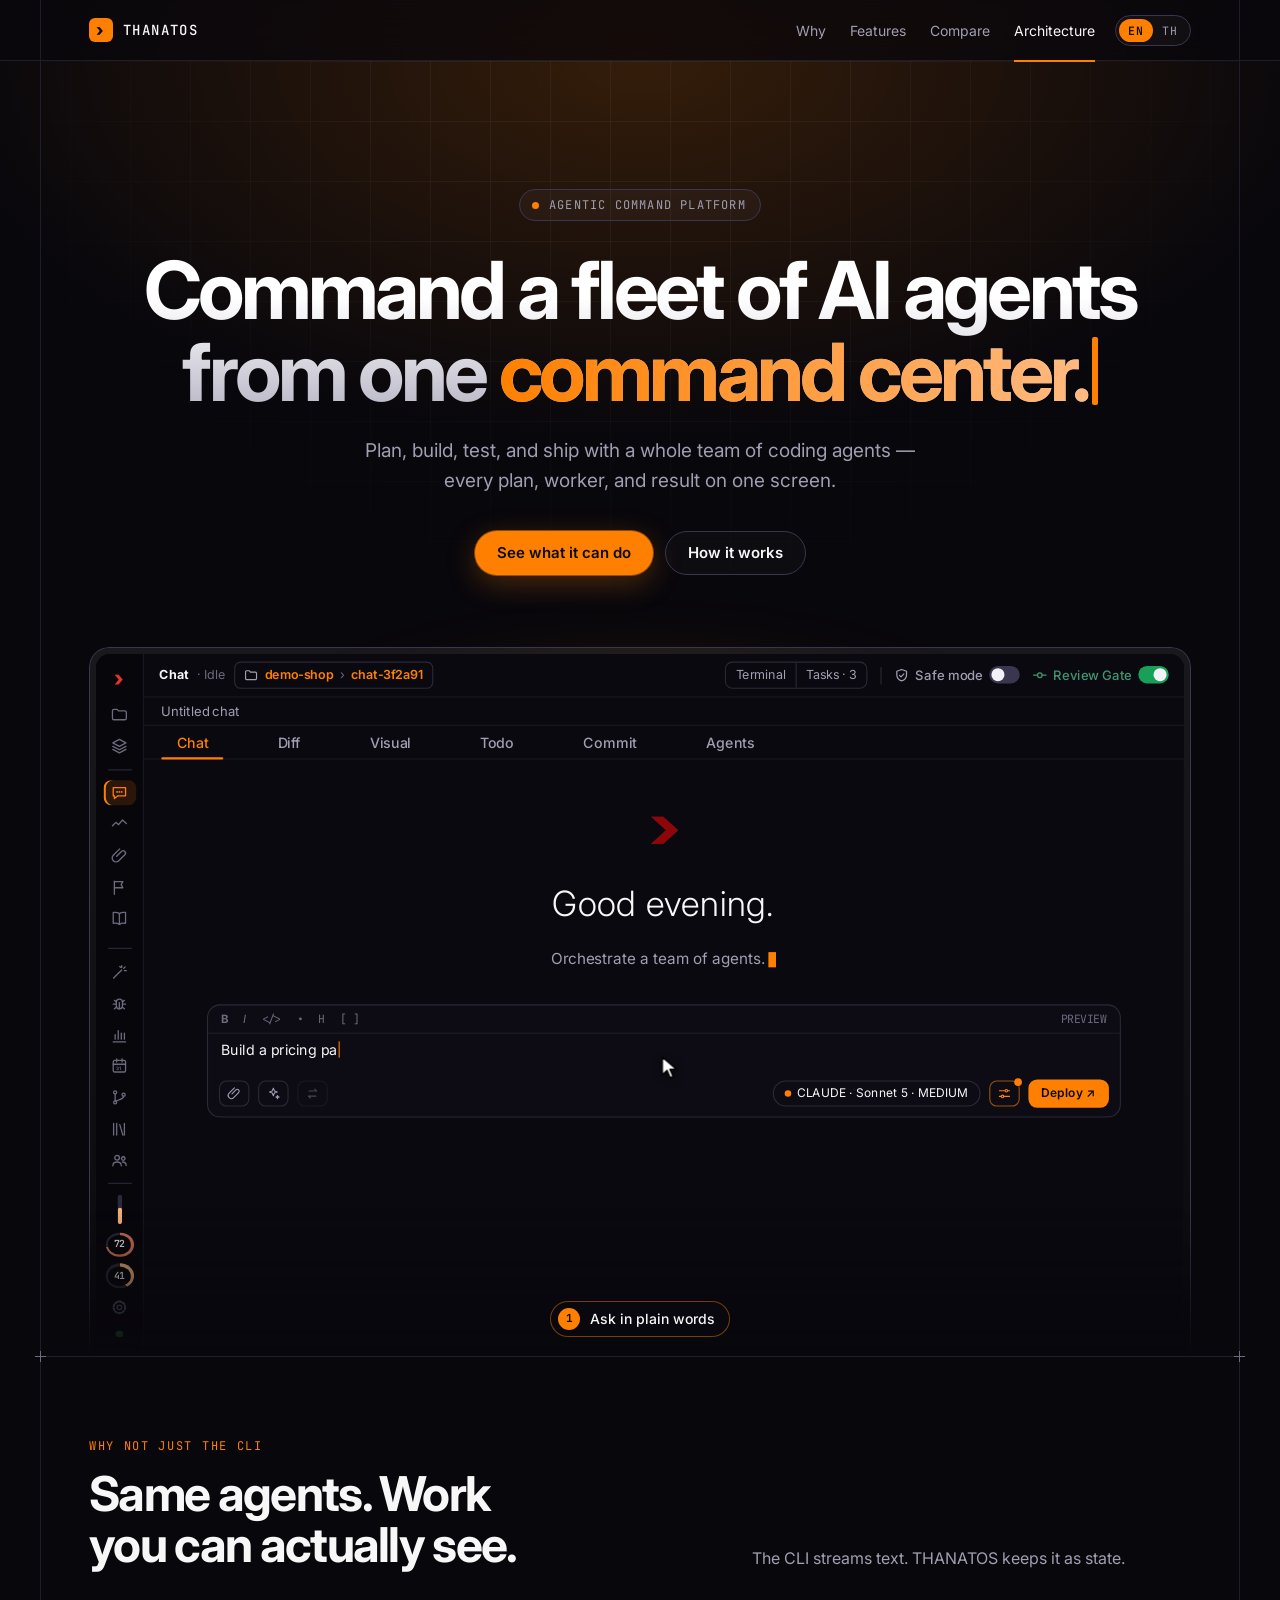
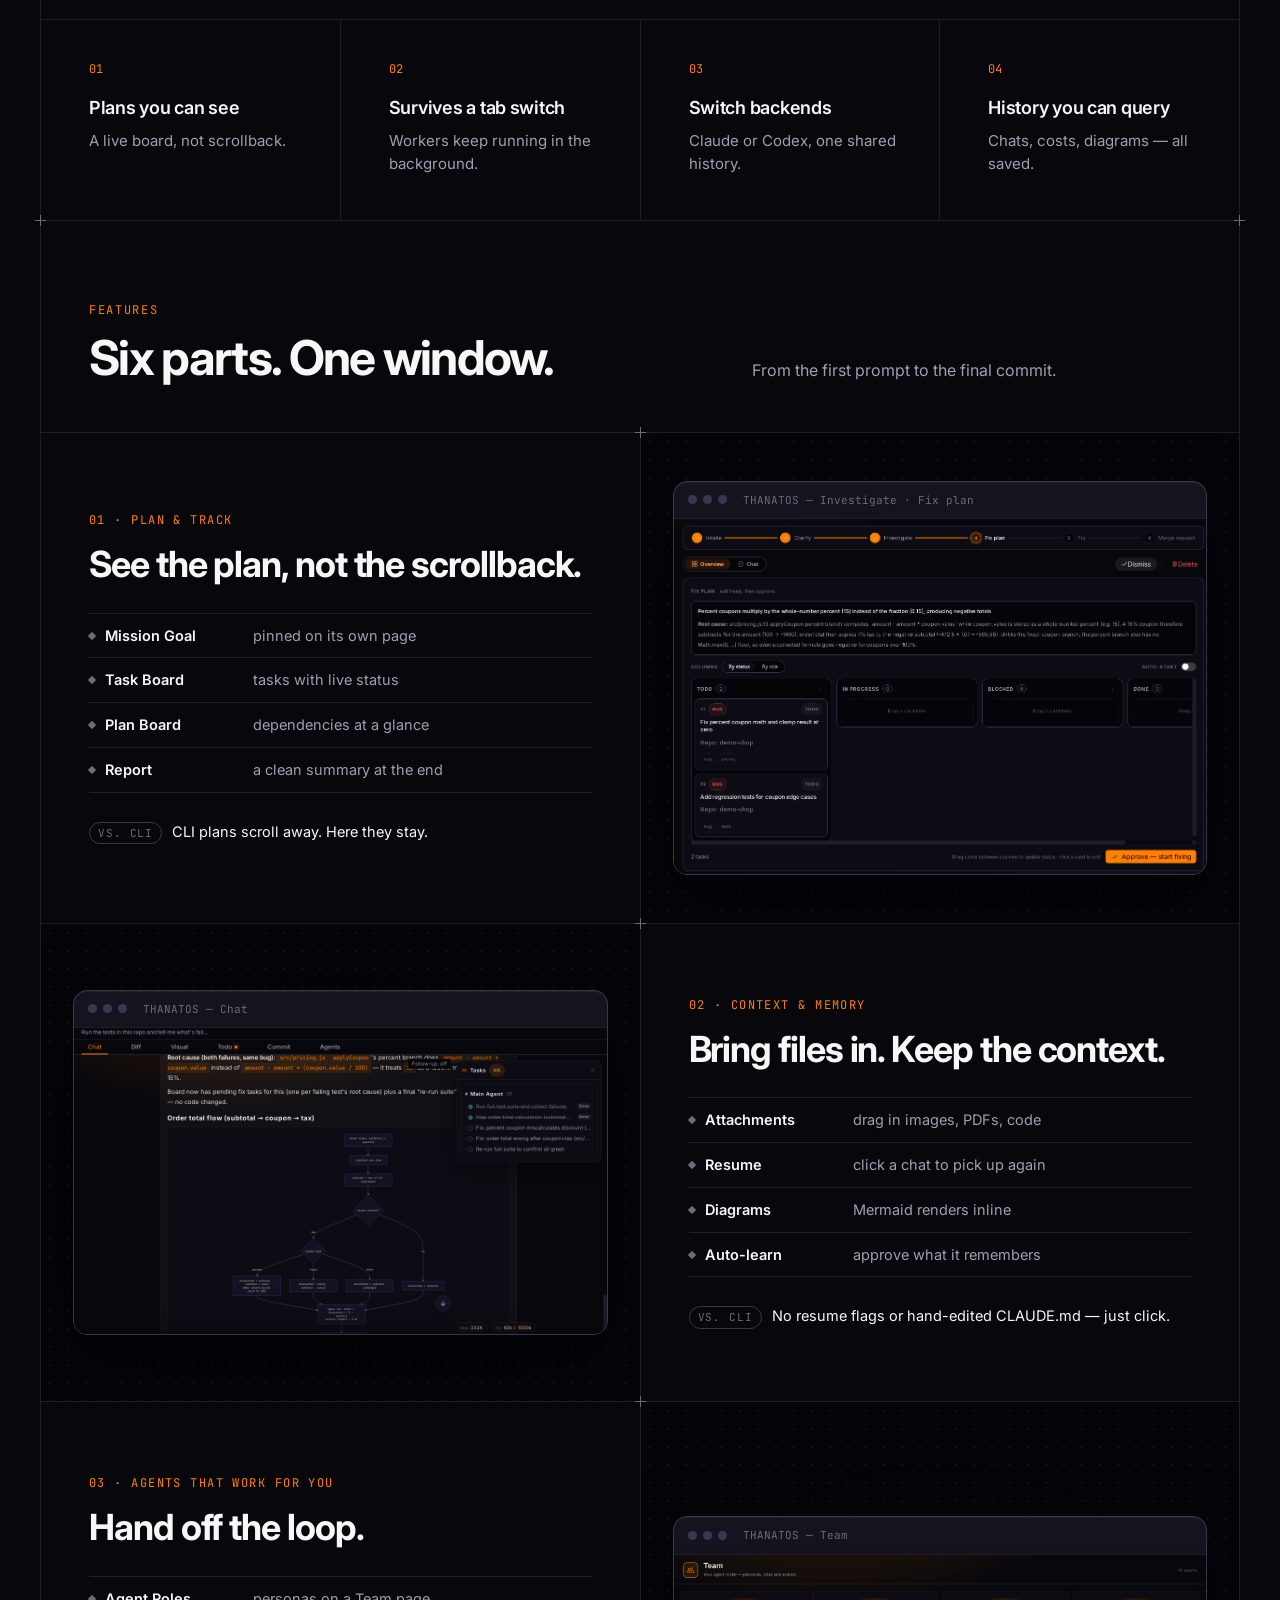
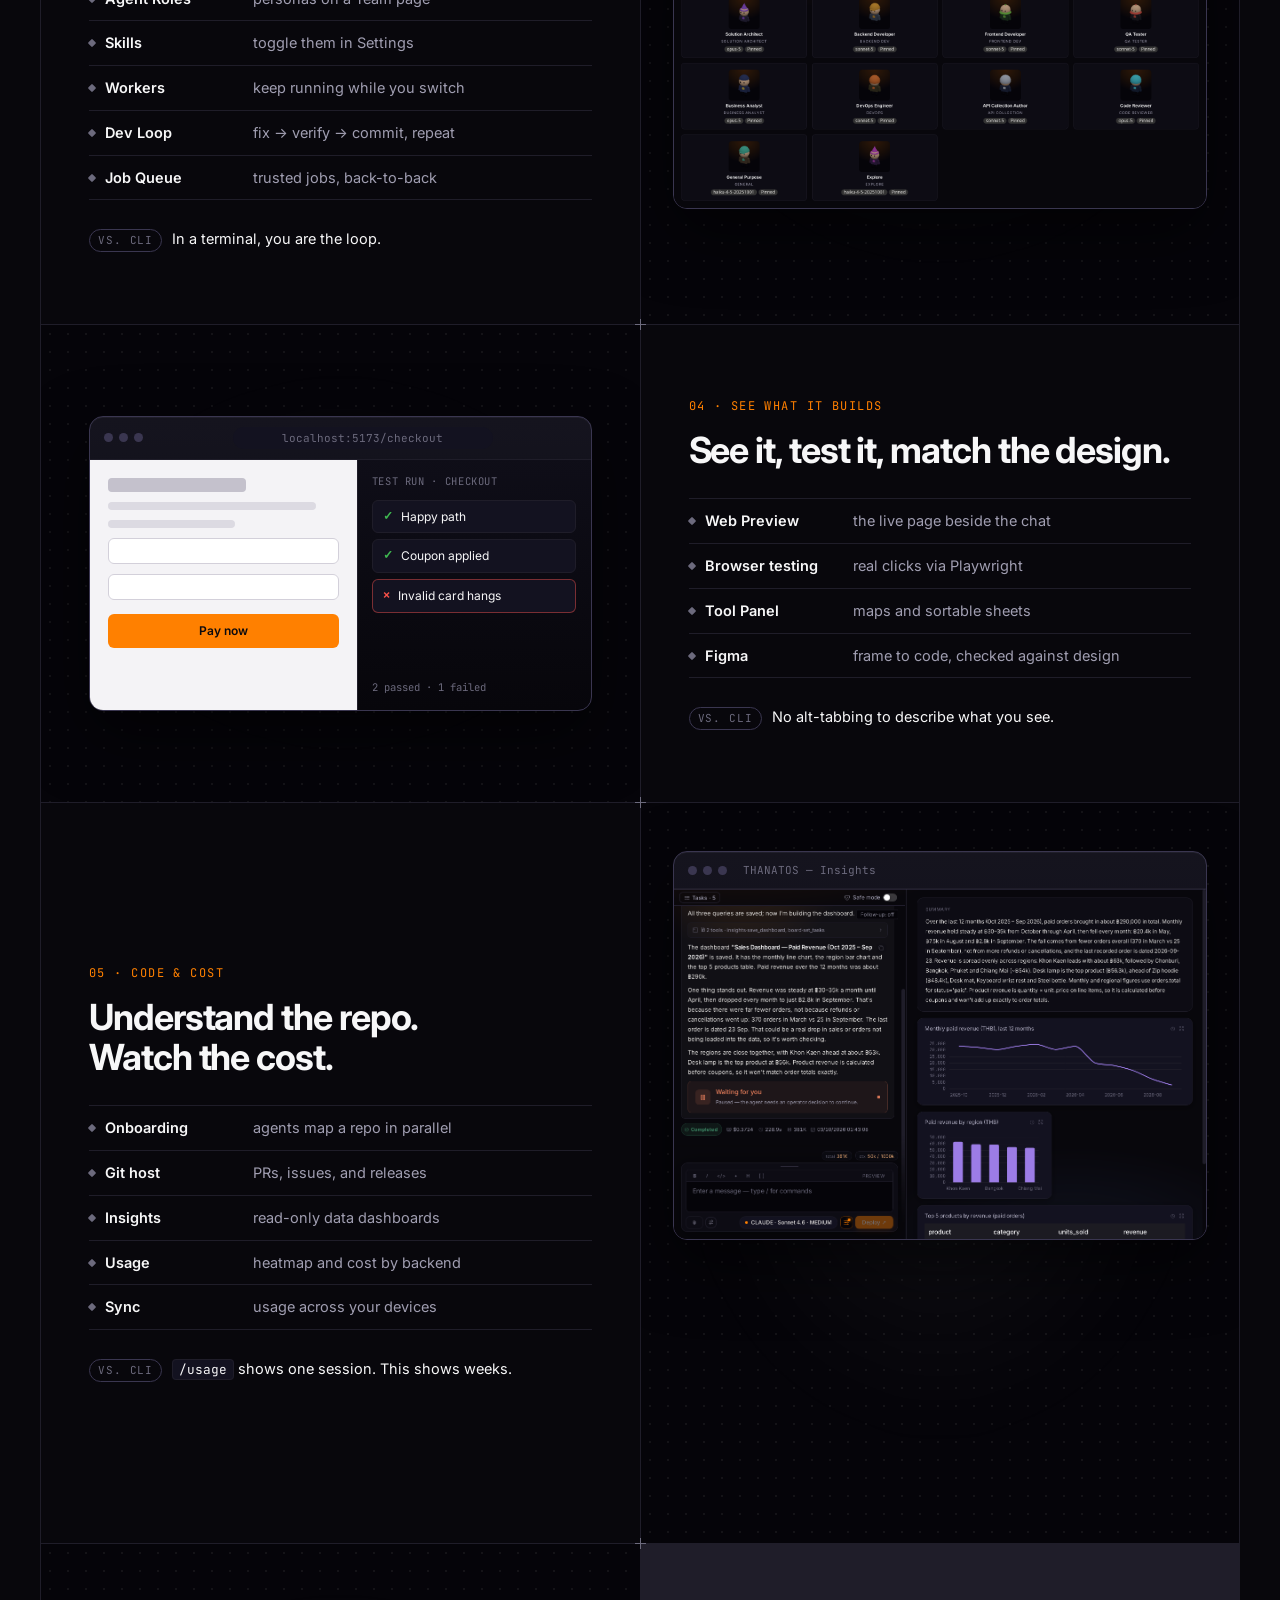
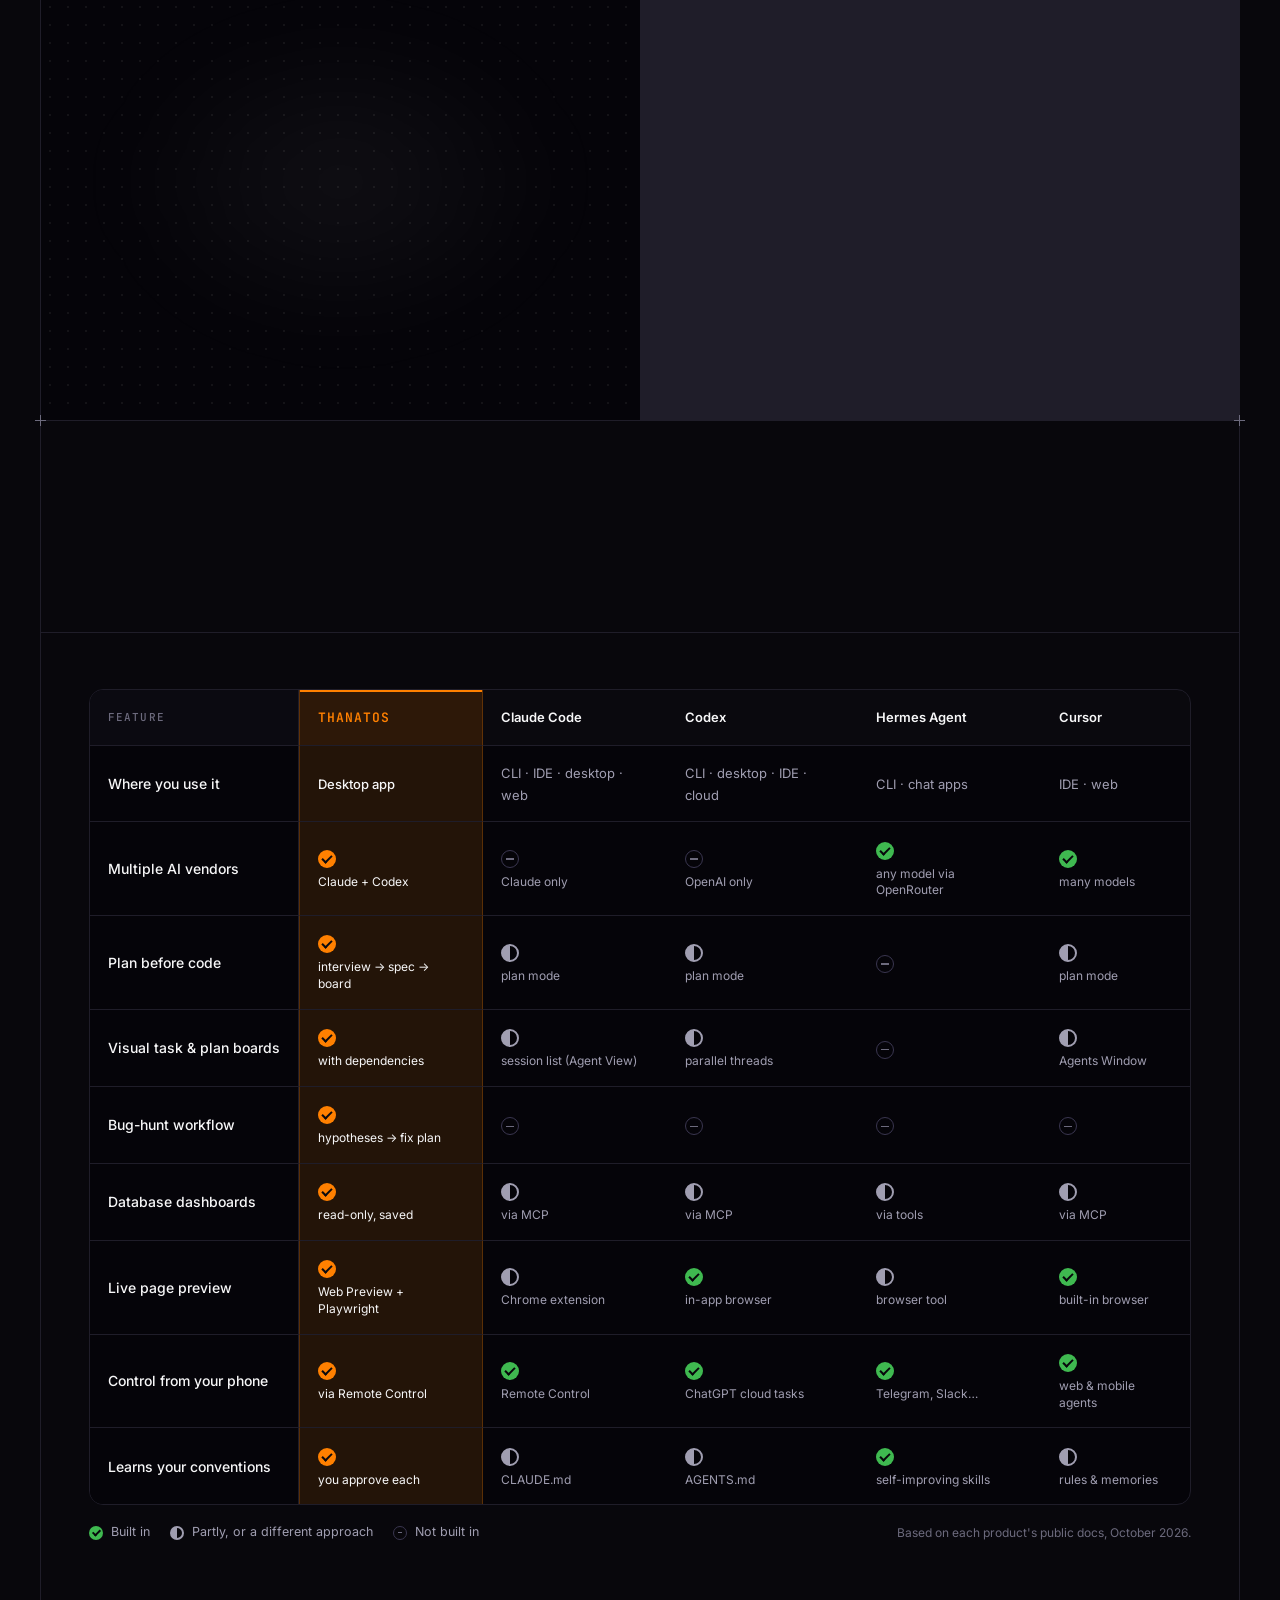
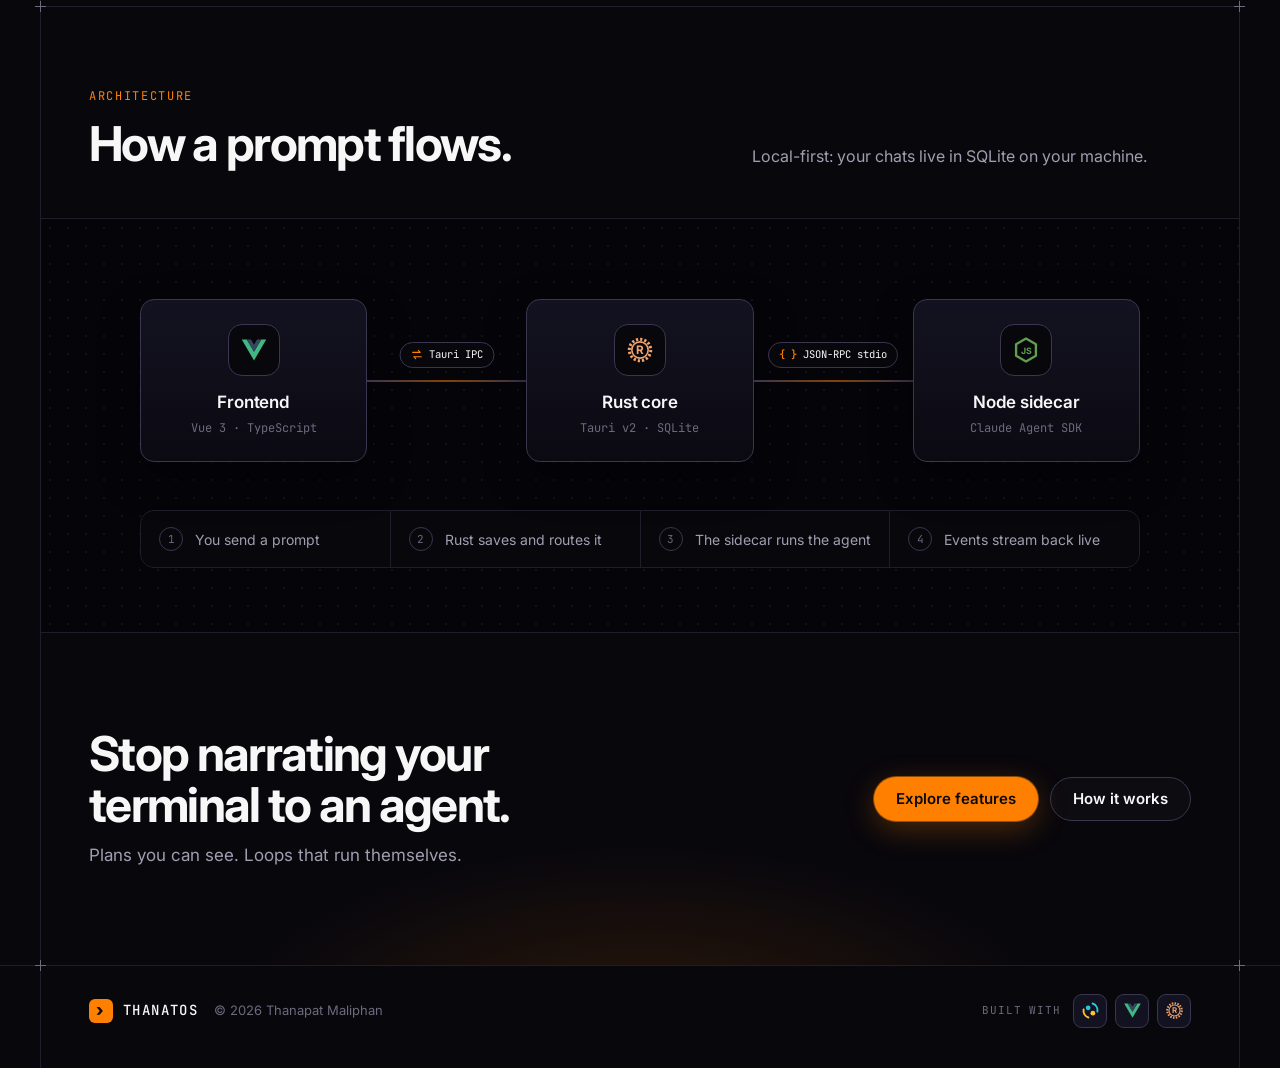
==== index.html @ f3a3736e "Publish THANATOS landing page" ====
<!doctype html>
<html lang="en">
<head>
  <meta charset="utf-8">
  <meta name="viewport" content="width=device-width, initial-scale=1">
  <title>THANATOS — Agentic Command Platform</title>
  <meta name="description" content="Command a fleet of AI agents from one cockpit. Plan, build, test, and ship with a whole team of coding agents.">
  <meta property="og:title" content="THANATOS — Agentic Command Platform">
  <meta property="og:description" content="Command a fleet of AI agents from one cockpit.">
  <meta property="og:image" content="assets/og-image.png">
  <link rel="preconnect" href="https://fonts.googleapis.com">
  <link rel="preconnect" href="https://fonts.gstatic.com" crossorigin>
  <link rel="stylesheet" href="https://fonts.googleapis.com/css2?family=Inter:wght@400;500;600;700&family=IBM+Plex+Sans+Thai:wght@400;500;600;700&family=JetBrains+Mono:wght@400;500&display=swap">
  <link rel="stylesheet" href="assets/tokens.css">
  <link rel="stylesheet" href="styles.css">
  <link rel="stylesheet" href="demo.css">
  <script>document.documentElement.classList.add("js");</script>
</head>
<body>
  <div class="page-glow" aria-hidden="true"></div>

  <nav id="site-nav" aria-label="Primary">
    <div class="nav-inner">
      <a class="nav-logo" href="#hero"><span class="nav-mark" aria-hidden="true">›</span>THANATOS</a>
      <div class="nav-links">
        <a href="#why-not-cli" data-i18n="nav.why">Why</a>
        <a href="#features" data-i18n="nav.features">Features</a>
        <a href="#compare" data-i18n="nav.compare">Compare</a>
        <a href="#architecture" data-i18n="nav.arch">Architecture</a>
      </div>
      <div class="lang-switch" role="group" aria-label="Language" data-i18n-aria="lang.label">
        <button type="button" data-lang="en" aria-pressed="true">EN</button>
        <button type="button" data-lang="th" aria-pressed="false">TH</button>
      </div>
    </div>
  </nav>

  <main class="frame">

    <section id="hero" class="hero">
      <div class="hero-grid" aria-hidden="true"></div>
      <div class="hero-inner">
        <p class="hero-eyebrow"><span class="pulse-dot" aria-hidden="true"></span><span data-i18n="hero.eyebrow">Agentic Command Platform</span></p>
        <h1 class="hero-title" data-i18n-aria="hero.aria" aria-label="Command a fleet of AI agents from one cockpit.">
          <span aria-hidden="true"><span data-i18n-html="hero.lead">Command a fleet of AI agents<br> from one </span><span class="type-word" data-i18n-words="hero.words" data-words="cockpit.|command center.|mission control.">cockpit.</span><span class="type-caret"></span></span>
        </h1>
        <p class="hero-sub" data-i18n="hero.sub">Plan, build, test, and ship with a whole team of coding agents&nbsp;— every plan, worker, and result on one screen.</p>
        <div class="hero-cta">
          <a class="btn btn-primary" href="#features" data-i18n="hero.cta1">See what it can do</a>
          <a class="btn btn-ghost" href="#architecture" data-i18n="hero.cta2">How it works</a>
        </div>
      </div>
      <div class="hero-shot-cell">
        <div class="demo-caption" aria-hidden="true"><span class="d-step">1</span><span class="d-caption-text"></span></div>
        <div class="hero-shot-wrap">
          <img class="hero-shot" data-i18n-alt="hero.alt" src="assets/screenshots/app-main.png" alt="THANATOS main chat view with the composer, backend picker, and usage panel" loading="eager" width="1500" height="900">
          <div class="demo" role="img" aria-label="Looping demo: chatting with a THANATOS agent. It sets a Mission Goal and Task board, asks a question in the composer, edits the page live in a web panel, asks permission for a shell command, runs freely after Full access is confirmed, and waits at the Review Gate before committing. With Claude's usage nearly full, it hands the chat off to Codex, which builds a payment flow; the goal recheck flags one unfinished item, and when Codex hits its session limit, Auto-continue counts down to resume." data-i18n-aria="demo.aria">
            <div class="demo-stage">
              <div class="d-rail" aria-hidden="true">
                <span class="d-logo">›</span>
                <span class="d-ri"><svg viewBox="0 0 24 24" fill="none" stroke="currentColor" stroke-width="1.7" stroke-linecap="round" stroke-linejoin="round"><path d="M3 7.5a2 2 0 012-2h4l2 2h8a2 2 0 012 2V17a2 2 0 01-2 2H5a2 2 0 01-2-2z"/></svg></span><span class="d-ri"><svg viewBox="0 0 24 24" fill="none" stroke="currentColor" stroke-width="1.7" stroke-linecap="round" stroke-linejoin="round"><path d="M12 3.5l8.5 4.5L12 12.5 3.5 8z"/><path d="M3.5 12.5L12 17l8.5-4.5"/><path d="M3.5 16.5L12 21l8.5-4.5"/></svg></span>
                <span class="d-rdiv"></span>
                <span class="d-ri on"><svg viewBox="0 0 24 24" fill="none" stroke="currentColor" stroke-width="1.7" stroke-linecap="round" stroke-linejoin="round"><path d="M4 5.5h16v10.5H10l-4.5 3.5V16H4z"/><path d="M9 11h.01M12 11h.01M15 11h.01" stroke-width="2.4"/></svg></span><span class="d-ri"><svg viewBox="0 0 24 24" fill="none" stroke="currentColor" stroke-width="1.7" stroke-linecap="round" stroke-linejoin="round"><path d="M3 14l4.5-4.5 3.5 3 5-6 5 4.5"/></svg></span><span class="d-ri"><svg viewBox="0 0 24 24" fill="none" stroke="currentColor" stroke-width="1.7" stroke-linecap="round" stroke-linejoin="round"><path d="M8.5 12.5l6.2-6.2a3 3 0 014.3 4.3l-7.8 7.8a5 5 0 01-7.1-7.1L12.4 3"/></svg></span><span class="d-ri"><svg viewBox="0 0 24 24" fill="none" stroke="currentColor" stroke-width="1.7" stroke-linecap="round" stroke-linejoin="round"><path d="M5.5 21V4"/><path d="M5.5 4.5h11l-2.2 4 2.2 4h-11"/></svg></span><span class="d-ri"><svg viewBox="0 0 24 24" fill="none" stroke="currentColor" stroke-width="1.7" stroke-linecap="round" stroke-linejoin="round"><path d="M12 6.5C10 5 7 4.5 4 5v14c3-.5 6 0 8 1.5 2-1.5 5-2 8-1.5V5c-3-.5-6 0-8 1.5z"/><path d="M12 6.5V20"/></svg></span>
                <span class="d-spacer"></span>
                <span class="d-rdiv"></span>
                <span class="d-ri"><svg viewBox="0 0 24 24" fill="none" stroke="currentColor" stroke-width="1.7" stroke-linecap="round" stroke-linejoin="round"><path d="M4.5 19.5L15 9"/><path d="M15 3.5v2.5M19.5 5l-1.8 1.8M21 10h-2.5M12.5 4.5l1 1"/></svg></span><span class="d-ri"><svg viewBox="0 0 24 24" fill="none" stroke="currentColor" stroke-width="1.7" stroke-linecap="round" stroke-linejoin="round"><path d="M8 10a4 4 0 018 0v4.5a4 4 0 01-8 0z"/><path d="M12 10.5v8M4 12.5h4M16 12.5h4M5.5 7.5L8 9.5M18.5 7.5L16 9.5M5.5 18.5L8 16.5M18.5 18.5L16 16.5"/></svg></span><span class="d-ri"><svg viewBox="0 0 24 24" fill="none" stroke="currentColor" stroke-width="1.7" stroke-linecap="round" stroke-linejoin="round"><path d="M4 20.5h16"/><path d="M6.5 17V11M10.5 17V6M14.5 17v-8M18.5 17V9"/></svg></span><span class="d-ri"><svg viewBox="0 0 24 24" fill="none" stroke="currentColor" stroke-width="1.7" stroke-linecap="round" stroke-linejoin="round"><rect x="4" y="5" width="16" height="15" rx="2"/><path d="M4 10h16M8.5 3v4M15.5 3v4"/><text x="12" y="18" text-anchor="middle" font-size="6.5" font-weight="700" fill="currentColor" stroke="none" font-family="Inter, sans-serif">31</text></svg></span><span class="d-ri"><svg viewBox="0 0 24 24" fill="none" stroke="currentColor" stroke-width="1.7" stroke-linecap="round" stroke-linejoin="round"><circle cx="6.5" cy="5.5" r="2"/><circle cx="6.5" cy="18.5" r="2"/><circle cx="17.5" cy="8.5" r="2"/><path d="M6.5 7.5v9M17.5 10.5c0 4-5 3.5-10.5 6.5"/></svg></span><span class="d-ri"><svg viewBox="0 0 24 24" fill="none" stroke="currentColor" stroke-width="1.7" stroke-linecap="round" stroke-linejoin="round"><path d="M4.5 5v15M8.5 5v15M12.5 6.5l4 13.5M18.5 5v15"/></svg></span><span class="d-ri"><svg viewBox="0 0 24 24" fill="none" stroke="currentColor" stroke-width="1.7" stroke-linecap="round" stroke-linejoin="round"><circle cx="9" cy="8.5" r="3"/><path d="M3.5 19c0-3 2.5-5 5.5-5s5.5 2 5.5 5"/><circle cx="17" cy="9.5" r="2.3"/><path d="M16 14c2.8 0 4.8 1.8 4.8 4.5"/></svg></span>
                <span class="d-rdiv"></span>
                <span class="d-vbar"><i></i></span><span class="d-ring" data-ring="session"><b></b></span><span class="d-ring" data-ring="weekly"><b></b></span>
                <span class="d-ri"><svg viewBox="0 0 24 24" fill="none" stroke="currentColor" stroke-width="1.7" stroke-linecap="round" stroke-linejoin="round"><circle cx="12" cy="12" r="3"/><circle cx="12" cy="12" r="7.5" stroke-width="2.6" stroke-dasharray="2.6 2.3"/></svg></span>
                <span class="d-online"></span>
              </div>
              <div class="d-main">
                <div class="d-header">
                  <span class="d-title"><b>Chat</b><em>· Idle</em><span class="d-chip"><svg viewBox="0 0 16 16"><path d="M1.8 4.2c0-.7.5-1.2 1.2-1.2h3l1.4 1.5H13c.7 0 1.2.5 1.2 1.2v6.1c0 .7-.5 1.2-1.2 1.2H3c-.7 0-1.2-.5-1.2-1.2z" fill="none" stroke="currentColor" stroke-width="1.3"/></svg>demo-shop<i>›</i><span class="d-chip-id">chat-3f2a91</span></span></span>
                  <span class="d-spacer"></span>
                  <span class="d-hud"><span>Terminal</span><span>Tasks · 3</span></span>
                  <span class="d-sep"></span>
                  <span class="d-switchrow" data-toggle="full"><svg viewBox="0 0 16 16"><path d="M8 1.5l5.5 2v4c0 3.4-2.4 6-5.5 7-3.1-1-5.5-3.6-5.5-7v-4z" fill="none" stroke="currentColor" stroke-width="1.4" stroke-linejoin="round"/><path d="M5.6 8.2l1.7 1.7 3.2-3.4" fill="none" stroke="currentColor" stroke-width="1.4" stroke-linecap="round" stroke-linejoin="round"/></svg><span class="d-switch-label" data-off="Safe mode" data-on="Full access">Safe mode</span><span class="d-switch"><i></i></span></span>
                  <span class="d-switchrow on" data-toggle="gate"><svg viewBox="0 0 16 16"><circle cx="8" cy="8" r="2.6" fill="none" stroke="currentColor" stroke-width="1.4"/><path d="M1 8h4.4M10.6 8H15" stroke="currentColor" stroke-width="1.4" stroke-linecap="round"/></svg><span>Review Gate</span><span class="d-switch"><i></i></span></span>
                </div>
                <div class="d-chat-title">Untitled chat</div>
                <div class="d-tabs"><span class="on">Chat</span><span>Diff</span><span>Visual</span><span>Todo</span><span>Commit</span><span>Agents</span></div>
                <div class="d-body">
                  <div class="d-chat">
                    <div class="d-welcome"><img src="assets/stream-mark.png" alt=""><b class="d-greet">Good evening.</b><p>Orchestrate a team of agents.<i></i></p></div>
                    <div class="d-thread"></div>
                    <div class="d-qc">
                      <div class="d-qc-head"><span class="d-qc-ic">?</span><b>QUESTION FOR YOU</b><em>Agent is waiting for your answer</em><span class="d-qc-chip">Select one</span><span class="d-qc-chip soft">Free text allowed</span></div>
                      <div class="d-qc-prompt" data-demo="question"></div>
                      <div class="d-qc-opts">
                        <div class="d-qc-opt"><span class="d-qc-mark"></span><span class="d-qc-body"><b data-demo="opt1"></b><small data-demo="opt1d"></small></span><em>1</em></div>
                        <div class="d-qc-opt pick"><span class="d-qc-mark"></span><span class="d-qc-body"><b data-demo="opt2"></b><small data-demo="opt2d"></small></span><em>2</em></div>
                        <div class="d-qc-opt"><span class="d-qc-mark"></span><span class="d-qc-body"><b data-demo="opt3"></b><small data-demo="opt3d"></small></span><em>3</em></div>
                        <div class="d-qc-opt free"><span class="d-qc-mark pen">✎</span><span class="d-qc-body"><b>Answer in my own words…</b></span></div>
                      </div>
                      <div class="d-qc-foot"><span>Your answer is sent as the next message</span><span class="d-spacer"></span><span class="d-skip">Skip — use the editor</span><span class="d-btn">➤ Send answers</span></div>
                    </div>
                    <div class="d-limit"><div class="d-limit-text"><strong class="d-limit-count">Resumes in 4:59</strong><span>codex · gpt-5.6-sol · +1 minute safety buffer</span></div><div class="d-limit-actions"><span>Resume now</span><span>Change route…</span><span>Cancel auto-resume</span></div></div>
                    <div class="d-composer">
                      <div class="d-toolbar"><b>B</b><i>I</i><span>&lt;/&gt;</span><span>•</span><span>H</span><span>[ ]</span><span class="d-spacer"></span><span>PREVIEW</span></div>
                      <div class="d-input"><span class="d-placeholder">Enter a message — type / for commands</span><span class="d-typed"></span><span class="d-caret"></span></div>
                      <div class="d-composer-bar"><span class="d-icon-btn"><svg viewBox="0 0 24 24" fill="none" stroke="currentColor" stroke-width="1.7" stroke-linecap="round" stroke-linejoin="round"><path d="M8.5 12.5l6.2-6.2a3 3 0 014.3 4.3l-7.8 7.8a5 5 0 01-7.1-7.1L12.4 3"/></svg></span><span class="d-icon-btn"><svg viewBox="0 0 24 24" fill="none" stroke="currentColor" stroke-width="1.7" stroke-linecap="round" stroke-linejoin="round"><path d="M12 3.5l1.7 4.3 4.3 1.7-4.3 1.7L12 15.5l-1.7-4.3L6 9.5l4.3-1.7z"/><path d="M18.5 15l.7 1.8 1.8.7-1.8.7-.7 1.8-.7-1.8-1.8-.7 1.8-.7z"/></svg></span><span class="d-icon-btn dim" data-handoff><svg viewBox="0 0 24 24" fill="none" stroke="currentColor" stroke-width="1.7" stroke-linecap="round" stroke-linejoin="round"><path d="M6.5 8h12l-3-3"/><path d="M17.5 16h-12l3 3"/></svg></span><span class="d-spacer"></span><span class="d-model"><i></i><span class="d-model-text">CLAUDE · Sonnet 5 · MEDIUM</span></span><span class="d-icon-btn accent"><svg viewBox="0 0 24 24" fill="none" stroke="currentColor" stroke-width="1.7" stroke-linecap="round" stroke-linejoin="round"><path d="M4 7.5h9M17 7.5h3M4 16.5h3M11 16.5h9"/><circle cx="15" cy="7.5" r="2"/><circle cx="9" cy="16.5" r="2"/></svg><i></i></span><span class="d-send">Deploy ↗</span></div>
                    </div>
                  </div>
                  <aside class="d-panel">
                    <div class="d-panel-head"><svg viewBox="0 0 16 16"><circle cx="8" cy="8" r="6" fill="none" stroke="currentColor" stroke-width="1.3"/><path d="M2 8h12M8 2c2 2 2 10 0 12M8 2c-2 2-2 10 0 12" fill="none" stroke="currentColor" stroke-width="1.1"/></svg><b>pricing.html</b><span class="d-spacer"></span><span class="d-x">×</span></div>
                    <div class="d-panel-tool"><span>preview/pricing.html</span><span class="d-spacer"></span><span class="d-reload">↻</span><span class="d-reload">↗</span></div>
                    <div class="d-page">
                      <div class="pg-nav"><b>demo-shop</b><span></span><span></span><span></span></div>
                      <div class="pg-hero"><h4>Simple pricing</h4><p>Pay for what you ship. Cancel anytime.</p></div>
                      <div class="pg-cards">
                        <div class="pg-card c1"><b>Free</b><strong>$0</strong><span></span><span></span><span></span><em>Start</em></div>
                        <div class="pg-card c2"><i>Most popular</i><b>Pro</b><strong>$19</strong><span></span><span></span><span></span><em>Upgrade</em></div>
                        <div class="pg-card c3"><b>Team</b><strong>$49</strong><span></span><span></span><span></span><em>Contact</em></div>
                      </div>
                      <div class="pg-checkout">
                        <div class="pg-co-card">
                          <div class="pg-co-head"><b>Checkout · Pro</b><small>Test mode</small></div>
                          <div class="pg-co-price">$19<small> / month</small></div>
                          <label>Card number<span>4242 4242 4242 4242</span></label>
                          <div class="pg-co-row"><label>Expiry<span>12 / 28</span></label><label>CVC<span>123</span></label></div>
                          <em class="pg-co-pay">Pay $19</em>
                          <div class="pg-co-ok"><span>✓</span><b>Payment successful</b><small>Pro plan is active · receipt sent</small></div>
                        </div>
                      </div>
                    </div>
                  </aside>
                </div>
              </div>
              <div class="d-modal" data-modal="perm">
                <div class="d-modal-card">
                  <div class="d-modal-head"><svg viewBox="0 0 16 16"><path d="M8 1.5l5.5 2v4c0 3.4-2.4 6-5.5 7-3.1-1-5.5-3.6-5.5-7v-4z" fill="none" stroke="currentColor" stroke-width="1.4" stroke-linejoin="round"/><path d="M5.6 8.2l1.7 1.7 3.2-3.4" fill="none" stroke="currentColor" stroke-width="1.4" stroke-linecap="round" stroke-linejoin="round"/></svg><b>Permission request</b></div>
                  <div class="d-modal-rows">
                    <div><span>Tool</span><em class="d-pill">Bash</em></div>
                    <div><span>Target</span><code>$ npx prettier --write preview/pricing.html</code></div>
                    <div><span>Detail</span><code class="d-dim">Format the generated page</code></div>
                  </div>
                  <label class="d-check"><i></i>Auto-allow <b>Bash</b> for the rest of this session</label>
                  <div class="d-modal-actions"><span class="d-deny">× DENY</span><span class="d-allow">✓ ALLOW</span></div>
                </div>
              </div>
              <div class="d-modal" data-modal="bypass">
                <div class="d-modal-card d-bypass">
                  <div class="d-bypass-title">Enable full access</div>
                  <div class="d-bypass-icon"><svg viewBox="0 0 16 16"><path d="M8 1.5l5.5 2v4c0 3.4-2.4 6-5.5 7-3.1-1-5.5-3.6-5.5-7v-4z" fill="none" stroke="currentColor" stroke-width="1.4" stroke-linejoin="round"/><path d="M5.6 8.2l1.7 1.7 3.2-3.4" fill="none" stroke="currentColor" stroke-width="1.4" stroke-linecap="round" stroke-linejoin="round"/></svg></div>
                  <p class="d-bypass-text" data-demo="bypassText"></p>
                  <p class="d-bypass-sub" data-demo="bypassSub"></p>
                  <p class="d-bypass-sub d-tip" data-demo="bypassTip"></p>
                  <div class="d-modal-actions"><span class="d-cancel">Cancel</span><span class="d-confirm">Confirm full access</span></div>
                </div>
              </div>
              <div class="d-modal" data-modal="gate">
                <div class="d-modal-card">
                  <div class="d-modal-head"><svg viewBox="0 0 16 16"><circle cx="8" cy="8" r="2.6" fill="none" stroke="currentColor" stroke-width="1.4"/><path d="M1 8h4.4M10.6 8H15" stroke="currentColor" stroke-width="1.4" stroke-linecap="round"/></svg><b>Agent wants to commit</b></div>
                  <div class="d-modal-rows">
                    <div><span>Command</span><code>git commit -m "feat: add pricing page"</code></div>
                  </div>
                  <p class="d-modal-hint">Review Gate is on for this chat — the agent is paused until you approve or reject this commit. Reject with a reason to send it back for revision.</p>
                  <div class="d-modal-actions"><span class="d-ghost"><svg viewBox="0 0 16 16"><path d="M1.5 8S4 3.5 8 3.5 14.5 8 14.5 8 12 12.5 8 12.5 1.5 8 1.5 8z" fill="none" stroke="currentColor" stroke-width="1.3"/><circle cx="8" cy="8" r="2" fill="none" stroke="currentColor" stroke-width="1.3"/></svg>REVIEW IN DIFF TAB</span><span class="d-allow">✓ APPROVE</span></div>
                </div>
              </div>
              <div class="d-modal" data-modal="handoff">
                <div class="d-modal-card d-handoff">
                  <div class="d-ho-header"><span class="d-ho-ic"><svg viewBox="0 0 24 24" fill="none" stroke="currentColor" stroke-width="1.8" stroke-linecap="round" stroke-linejoin="round"><path d="M6.5 8h12l-3-3"/><path d="M17.5 16h-12l3 3"/></svg></span><span class="d-ho-txt"><b>Switch backend</b><small>Claude → Codex — continue this chat in a new provider session.</small></span></div>
                  <p class="d-ho-copy">Switch to <strong>Codex</strong> using a compact handoff brief. Any running turn will stop first; completed work and the working directory stay intact.</p>
                  <div class="d-ho-config">
                    <div class="d-ho-heading"><span>Target configuration</span><span class="d-ho-summary"></span></div>
                    <div class="d-ho-row"><span>Model</span><span class="d-ho-select"><span class="d-ho-value"></span><i>⌄</i>
                      <span class="d-ho-menu"><span>GPT-5.6 Terra</span><span>GPT-5.6 Sol</span><span>GPT-5.6 Luna</span><span>GPT-5.5</span><span>GPT-5.4 Mini</span></span></span></div>
                    <div class="d-ho-row"><span>Effort</span><span class="d-ho-efforts"><span data-effort="low">LOW</span><span data-effort="medium">MEDIUM</span><span data-effort="high">HIGH</span><span data-effort="xhigh">XHIGH</span><span data-effort="max">MAX</span></span></div>
                  </div>
                  <div class="d-modal-actions"><span class="d-ho-wait">✕ Wait / stop</span><span class="d-ho-go">▶ <span class="d-ho-go-text">Continue with Codex</span></span></div>
                </div>
              </div>
              <div class="d-rtip"></div>
              <div class="d-toast"></div>
              <div class="d-cursor"></div>
            </div>
          </div>
        </div>
      </div>
    </section>

    <section id="why-not-cli">
      <header class="section-head">
        <div>
          <p class="section-eyebrow reveal" data-i18n="why.eyebrow">Why not just the CLI</p>
          <h2 class="section-title reveal" data-i18n="why.title">Same agents. Work you can actually see.</h2>
        </div>
        <p class="section-desc reveal" data-i18n="why.desc">The CLI streams text. THANATOS keeps it as state.</p>
      </header>
      <div class="bento bento-4">
        <div class="bento-cell reveal">
          <span class="cell-num">01</span>
          <h3 data-i18n="why.1.t">Plans you can see</h3>
          <p data-i18n="why.1.d">A live board, not scrollback.</p>
        </div>
        <div class="bento-cell reveal">
          <span class="cell-num">02</span>
          <h3 data-i18n="why.2.t">Survives a tab switch</h3>
          <p data-i18n="why.2.d">Workers keep running in the background.</p>
        </div>
        <div class="bento-cell reveal">
          <span class="cell-num">03</span>
          <h3 data-i18n="why.3.t">Switch backends</h3>
          <p data-i18n="why.3.d">Claude or Codex, one shared history.</p>
        </div>
        <div class="bento-cell reveal">
          <span class="cell-num">04</span>
          <h3 data-i18n="why.4.t">History you can query</h3>
          <p data-i18n="why.4.d">Chats, costs, diagrams — all saved.</p>
        </div>
      </div>
    </section>

    <section id="features">
      <header class="section-head">
        <div>
          <p class="section-eyebrow reveal" data-i18n="features.eyebrow">Features</p>
          <h2 class="section-title reveal" data-i18n="features.title">Six parts. One window.</h2>
        </div>
        <p class="section-desc reveal" data-i18n="features.desc">From the first prompt to the final commit.</p>
      </header>

      <div class="feature-rows">

        <article class="feature-row">
          <div class="feature-text reveal">
            <p class="feature-num" data-i18n="f1.num">01 · Plan &amp; track</p>
            <h3 class="feature-title" data-i18n="f1.title">See the plan, not the scrollback.</h3>
            <ul class="feature-list">
              <li><strong>Mission Goal</strong><span data-i18n="f1.i1">pinned on its own page</span></li>
              <li><strong>Task Board</strong><span data-i18n="f1.i2">tasks with live status</span></li>
              <li><strong>Plan Board</strong><span data-i18n="f1.i3">dependencies at a glance</span></li>
              <li><strong>Report</strong><span data-i18n="f1.i4">a clean summary at the end</span></li>
            </ul>
            <p class="feature-vs"><span class="vs-pill" data-i18n="vs">vs. CLI</span><span data-i18n="f1.vs">CLI plans scroll away. Here they stay.</span></p>
          </div>
          <div class="feature-visual">
            <div class="mock mock-shot reveal">
              <div class="mock-bar"><i></i><i></i><i></i><span>THANATOS — Investigate · Fix plan</span></div>
              <img data-i18n-alt="f1.alt" src="assets/screenshots/app-investigate.png" alt="Investigate fix plan: the root cause in src/pricing.js and a board with two bug cards in Todo, waiting for approval" loading="lazy" width="1133" height="755">
            </div>
          </div>
        </article>

        <article class="feature-row">
          <div class="feature-text reveal">
            <p class="feature-num" data-i18n="f2.num">02 · Context &amp; memory</p>
            <h3 class="feature-title" data-i18n="f2.title">Bring files in. Keep the context.</h3>
            <ul class="feature-list">
              <li><strong>Attachments</strong><span data-i18n="f2.i1">drag in images, PDFs, code</span></li>
              <li><strong>Resume</strong><span data-i18n="f2.i2">click a chat to pick up again</span></li>
              <li><strong>Diagrams</strong><span data-i18n="f2.i3">Mermaid renders inline</span></li>
              <li><strong>Auto-learn</strong><span data-i18n="f2.i4">approve what it remembers</span></li>
            </ul>
            <p class="feature-vs"><span class="vs-pill" data-i18n="vs">vs. CLI</span><span data-i18n="f2.vs">No resume flags or hand-edited CLAUDE.md — just click.</span></p>
          </div>
          <div class="feature-visual">
            <div class="mock mock-shot reveal">
              <div class="mock-bar"><i></i><i></i><i></i><span>THANATOS — Chat</span></div>
              <img data-i18n-alt="f2.alt" src="assets/screenshots/app-chat-diagram.png" alt="A chat where the agent explains the failing tests and renders a Mermaid flowchart of the order-total calculation, with the task board beside it" loading="lazy" width="1148" height="660">
            </div>
          </div>
        </article>

        <article class="feature-row">
          <div class="feature-text reveal">
            <p class="feature-num" data-i18n="f3.num">03 · Agents that work for you</p>
            <h3 class="feature-title" data-i18n="f3.title">Hand off the loop.</h3>
            <ul class="feature-list">
              <li><strong>Agent Roles</strong><span data-i18n="f3.i1">personas on a Team page</span></li>
              <li><strong>Skills</strong><span data-i18n="f3.i2">toggle them in Settings</span></li>
              <li><strong>Workers</strong><span data-i18n="f3.i3">keep running while you switch</span></li>
              <li><strong>Dev Loop</strong><span data-i18n="f3.i4">fix → verify → commit, repeat</span></li>
              <li><strong>Job Queue</strong><span data-i18n="f3.i5">trusted jobs, back-to-back</span></li>
            </ul>
            <p class="feature-vs"><span class="vs-pill" data-i18n="vs">vs. CLI</span><span data-i18n="f3.vs">In a terminal, you are the loop.</span></p>
          </div>
          <div class="feature-visual">
            <div class="mock mock-shot reveal">
              <div class="mock-bar"><i></i><i></i><i></i><span>THANATOS — Team</span></div>
              <img data-i18n-alt="f3.alt" src="assets/screenshots/app-team.png" alt="Team view: ten agent roles such as Solution Architect, Backend Developer, QA Tester, and Code Reviewer, each with an avatar and model" loading="lazy" width="1448" height="690">
            </div>
          </div>
        </article>

        <article class="feature-row">
          <div class="feature-text reveal">
            <p class="feature-num" data-i18n="f4.num">04 · See what it builds</p>
            <h3 class="feature-title" data-i18n="f4.title">See it, test it, match the design.</h3>
            <ul class="feature-list">
              <li><strong>Web Preview</strong><span data-i18n="f4.i1">the live page beside the chat</span></li>
              <li><strong>Browser testing</strong><span data-i18n="f4.i2">real clicks via Playwright</span></li>
              <li><strong>Tool Panel</strong><span data-i18n="f4.i3">maps and sortable sheets</span></li>
              <li><strong>Figma</strong><span data-i18n="f4.i4">frame to code, checked against design</span></li>
            </ul>
            <p class="feature-vs"><span class="vs-pill" data-i18n="vs">vs. CLI</span><span data-i18n="f4.vs">No alt-tabbing to describe what you see.</span></p>
          </div>
          <div class="feature-visual" aria-hidden="true">
            <div class="mock reveal">
              <div class="mock-bar"><i></i><i></i><i></i><span class="url-pill">localhost:5173/checkout</span></div>
              <div class="browser">
                <div class="page">
                  <div class="sk sk-title"></div>
                  <div class="sk sk-line"></div>
                  <div class="sk sk-line short"></div>
                  <div class="sk-field"></div>
                  <div class="sk-field"></div>
                  <div class="sk-btn" data-i18n="f4.pay">Pay now</div>
                </div>
                <div class="tests">
                  <div class="tests-head" data-i18n="f4.tests">Test run · checkout</div>
                  <div class="test pass" data-i18n="f4.t1">Happy path</div>
                  <div class="test pass" data-i18n="f4.t2">Coupon applied</div>
                  <div class="test fail" data-i18n="f4.t3">Invalid card hangs</div>
                  <div class="tests-foot" data-i18n="f4.tfoot">2 passed · 1 failed</div>
                </div>
              </div>
            </div>
          </div>
        </article>

        <article class="feature-row">
          <div class="feature-text reveal">
            <p class="feature-num" data-i18n="f5.num">05 · Code &amp; cost</p>
            <h3 class="feature-title" data-i18n="f5.title">Understand the repo. Watch the cost.</h3>
            <ul class="feature-list">
              <li><strong>Onboarding</strong><span data-i18n="f5.i1">agents map a repo in parallel</span></li>
              <li><strong>Git host</strong><span data-i18n="f5.i2">PRs, issues, and releases</span></li>
              <li><strong>Insights</strong><span data-i18n="f5.i3">read-only data dashboards</span></li>
              <li><strong>Usage</strong><span data-i18n="f5.i4">heatmap and cost by backend</span></li>
              <li><strong>Sync</strong><span data-i18n="f5.i5">usage across your devices</span></li>
            </ul>
            <p class="feature-vs"><span class="vs-pill" data-i18n="vs">vs. CLI</span><span data-i18n-html="f5.vs"><code>/usage</code> shows one session. This shows weeks.</span></p>
          </div>
          <div class="feature-visual">
            <div class="shot-stack">
              <div class="mock mock-shot reveal">
                <div class="mock-bar"><i></i><i></i><i></i><span>THANATOS — Insights</span></div>
                <img data-i18n-alt="f5.alt1" src="assets/screenshots/app-insights.png" alt="Insights: the agent explains a year of sales next to a saved dashboard with a summary, a monthly revenue line chart, revenue by region, and top products" loading="lazy" width="1197" height="785">
              </div>
              <div class="mock mock-shot reveal">
                <div class="mock-bar"><i></i><i></i><i></i><span>THANATOS — Usage</span></div>
                <img data-i18n-alt="f5.alt2" src="assets/screenshots/app-usage.png" alt="Usage view: a 12-month activity heatmap, turns split by backend between Claude and Codex, and a daily-turns chart" loading="lazy" width="1148" height="422">
              </div>
            </div>
          </div>
        </article>

        <article class="feature-row">
          <div class="feature-text reveal">
            <p class="feature-num" data-i18n="f6.num">06 · Guided builds</p>
            <h3 class="feature-title" data-i18n="f6.title">Approve the spec first.</h3>
            <ul class="feature-list">
              <li><strong>Craftsman</strong><span data-i18n="f6.i1">interview → spec → plan</span></li>
              <li><strong>Investigate</strong><span data-i18n="f6.i2">hypotheses and evidence on a board</span></li>
              <li><strong>Remote Control</strong><span data-i18n="f6.i3">continue from your phone</span></li>
            </ul>
            <p class="feature-vs"><span class="vs-pill" data-i18n="vs">vs. CLI</span><span data-i18n="f6.vs">Nothing stops a CLI agent coding before you agree.</span></p>
          </div>
          <div class="feature-visual">
            <div class="mock mock-shot reveal">
              <div class="mock-bar"><i></i><i></i><i></i><span>THANATOS — Craftsman · Requirements</span></div>
              <img data-i18n-alt="f6.alt" src="assets/screenshots/app-craftsman-question.png" alt="Craftsman interview: the agent asks where order data will come from, with multiple-choice answers before any planning starts" loading="lazy" width="1133" height="725">
            </div>
          </div>
        </article>

      </div>
    </section>

    <section id="compare">
      <header class="section-head">
        <div>
          <p class="section-eyebrow reveal" data-i18n="cmp.eyebrow">Compare</p>
          <h2 class="section-title reveal" data-i18n="cmp.title">How it stacks up.</h2>
        </div>
        <p class="section-desc reveal" data-i18n="cmp.desc">Great tools, different shapes. Here's what each one builds in.</p>
      </header>
      <div class="cmp-cell">
        <p class="cmp-swipe" aria-hidden="true" data-i18n="cmp.swipe">Swipe to compare →</p>
        <div class="cmp-scroll reveal" tabindex="0" role="region" aria-label="Feature comparison table" data-i18n-aria="cmp.region">
          <table class="cmp">
            <caption class="sr-only" data-i18n="cmp.caption">THANATOS compared with Claude Code, Codex, Hermes Agent, and Cursor</caption>
            <thead>
              <tr>
                <th scope="col" class="cmp-feature-h" data-i18n="cmp.h.feature">Feature</th>
                <th scope="col" class="cmp-us">THANATOS</th>
                <th scope="col">Claude Code</th>
                <th scope="col">Codex</th>
                <th scope="col">Hermes Agent</th>
                <th scope="col">Cursor</th>
              </tr>
            </thead>
            <tbody>
              <tr>
                <th scope="row" data-i18n="cmp.r.ui">Where you use it</th>
                <td class="cmp-us"><span class="cmp-text" data-i18n="cmp.ui.us">Desktop app</span></td>
                <td><span class="cmp-text">CLI · IDE · desktop · web</span></td>
                <td><span class="cmp-text">CLI · desktop · IDE · cloud</span></td>
                <td><span class="cmp-text" data-i18n="cmp.ui.hermes">CLI · chat apps</span></td>
                <td><span class="cmp-text">IDE · web</span></td>
              </tr>
              <tr>
                <th scope="row" data-i18n="cmp.r.vendors">Multiple AI vendors</th>
                <td class="cmp-us"><span class="mark yes"><span class="sr-only" data-i18n="cmp.yes">Yes</span></span><small>Claude + Codex</small></td>
                <td><span class="mark no"><span class="sr-only" data-i18n="cmp.no">No</span></span><small data-i18n="cmp.claude.only">Claude only</small></td>
                <td><span class="mark no"><span class="sr-only" data-i18n="cmp.no">No</span></span><small data-i18n="cmp.openai.only">OpenAI only</small></td>
                <td><span class="mark yes"><span class="sr-only" data-i18n="cmp.yes">Yes</span></span><small data-i18n="cmp.any.model">any model via OpenRouter</small></td>
                <td><span class="mark yes"><span class="sr-only" data-i18n="cmp.yes">Yes</span></span><small data-i18n="cmp.many.models">many models</small></td>
              </tr>
              <tr>
                <th scope="row" data-i18n="cmp.r.plan">Plan before code</th>
                <td class="cmp-us"><span class="mark yes"><span class="sr-only" data-i18n="cmp.yes">Yes</span></span><small data-i18n="cmp.plan.us">interview → spec → board</small></td>
                <td><span class="mark part"><span class="sr-only" data-i18n="cmp.part">Partly</span></span><small>plan mode</small></td>
                <td><span class="mark part"><span class="sr-only" data-i18n="cmp.part">Partly</span></span><small>plan mode</small></td>
                <td><span class="mark no"><span class="sr-only" data-i18n="cmp.no">No</span></span></td>
                <td><span class="mark part"><span class="sr-only" data-i18n="cmp.part">Partly</span></span><small>plan mode</small></td>
              </tr>
              <tr>
                <th scope="row" data-i18n="cmp.r.boards">Visual task &amp; plan boards</th>
                <td class="cmp-us"><span class="mark yes"><span class="sr-only" data-i18n="cmp.yes">Yes</span></span><small data-i18n="cmp.boards.us">with dependencies</small></td>
                <td><span class="mark part"><span class="sr-only" data-i18n="cmp.part">Partly</span></span><small data-i18n="cmp.boards.cc">session list (Agent View)</small></td>
                <td><span class="mark part"><span class="sr-only" data-i18n="cmp.part">Partly</span></span><small data-i18n="cmp.boards.codex">parallel threads</small></td>
                <td><span class="mark no"><span class="sr-only" data-i18n="cmp.no">No</span></span></td>
                <td><span class="mark part"><span class="sr-only" data-i18n="cmp.part">Partly</span></span><small>Agents Window</small></td>
              </tr>
              <tr>
                <th scope="row" data-i18n="cmp.r.bugs">Bug-hunt workflow</th>
                <td class="cmp-us"><span class="mark yes"><span class="sr-only" data-i18n="cmp.yes">Yes</span></span><small data-i18n="cmp.bugs.us">hypotheses → fix plan</small></td>
                <td><span class="mark no"><span class="sr-only" data-i18n="cmp.no">No</span></span></td>
                <td><span class="mark no"><span class="sr-only" data-i18n="cmp.no">No</span></span></td>
                <td><span class="mark no"><span class="sr-only" data-i18n="cmp.no">No</span></span></td>
                <td><span class="mark no"><span class="sr-only" data-i18n="cmp.no">No</span></span></td>
              </tr>
              <tr>
                <th scope="row" data-i18n="cmp.r.data">Database dashboards</th>
                <td class="cmp-us"><span class="mark yes"><span class="sr-only" data-i18n="cmp.yes">Yes</span></span><small data-i18n="cmp.data.us">read-only, saved</small></td>
                <td><span class="mark part"><span class="sr-only" data-i18n="cmp.part">Partly</span></span><small data-i18n="cmp.via.mcp">via MCP</small></td>
                <td><span class="mark part"><span class="sr-only" data-i18n="cmp.part">Partly</span></span><small data-i18n="cmp.via.mcp">via MCP</small></td>
                <td><span class="mark part"><span class="sr-only" data-i18n="cmp.part">Partly</span></span><small data-i18n="cmp.via.tools">via tools</small></td>
                <td><span class="mark part"><span class="sr-only" data-i18n="cmp.part">Partly</span></span><small data-i18n="cmp.via.mcp">via MCP</small></td>
              </tr>
              <tr>
                <th scope="row" data-i18n="cmp.r.browser">Live page preview</th>
                <td class="cmp-us"><span class="mark yes"><span class="sr-only" data-i18n="cmp.yes">Yes</span></span><small>Web Preview + Playwright</small></td>
                <td><span class="mark part"><span class="sr-only" data-i18n="cmp.part">Partly</span></span><small data-i18n="cmp.browser.cc">Chrome extension</small></td>
                <td><span class="mark yes"><span class="sr-only" data-i18n="cmp.yes">Yes</span></span><small data-i18n="cmp.browser.inapp">in-app browser</small></td>
                <td><span class="mark part"><span class="sr-only" data-i18n="cmp.part">Partly</span></span><small data-i18n="cmp.browser.tool">browser tool</small></td>
                <td><span class="mark yes"><span class="sr-only" data-i18n="cmp.yes">Yes</span></span><small data-i18n="cmp.browser.builtin">built-in browser</small></td>
              </tr>
              <tr>
                <th scope="row" data-i18n="cmp.r.remote">Control from your phone</th>
                <td class="cmp-us"><span class="mark yes"><span class="sr-only" data-i18n="cmp.yes">Yes</span></span><small data-i18n="cmp.remote.us">via Remote Control</small></td>
                <td><span class="mark yes"><span class="sr-only" data-i18n="cmp.yes">Yes</span></span><small>Remote Control</small></td>
                <td><span class="mark yes"><span class="sr-only" data-i18n="cmp.yes">Yes</span></span><small data-i18n="cmp.remote.codex">ChatGPT cloud tasks</small></td>
                <td><span class="mark yes"><span class="sr-only" data-i18n="cmp.yes">Yes</span></span><small data-i18n="cmp.remote.hermes">Telegram, Slack…</small></td>
                <td><span class="mark yes"><span class="sr-only" data-i18n="cmp.yes">Yes</span></span><small data-i18n="cmp.remote.cursor">web &amp; mobile agents</small></td>
              </tr>
              <tr>
                <th scope="row" data-i18n="cmp.r.memory">Learns your conventions</th>
                <td class="cmp-us"><span class="mark yes"><span class="sr-only" data-i18n="cmp.yes">Yes</span></span><small data-i18n="cmp.memory.us">you approve each</small></td>
                <td><span class="mark part"><span class="sr-only" data-i18n="cmp.part">Partly</span></span><small>CLAUDE.md</small></td>
                <td><span class="mark part"><span class="sr-only" data-i18n="cmp.part">Partly</span></span><small>AGENTS.md</small></td>
                <td><span class="mark yes"><span class="sr-only" data-i18n="cmp.yes">Yes</span></span><small data-i18n="cmp.memory.hermes">self-improving skills</small></td>
                <td><span class="mark part"><span class="sr-only" data-i18n="cmp.part">Partly</span></span><small data-i18n="cmp.memory.cursor">rules &amp; memories</small></td>
              </tr>
            </tbody>
          </table>
        </div>
        <div class="cmp-foot">
          <ul class="cmp-legend">
            <li><span class="mark yes" aria-hidden="true"></span><span data-i18n="cmp.legend.yes">Built in</span></li>
            <li><span class="mark part" aria-hidden="true"></span><span data-i18n="cmp.legend.part">Partly, or a different approach</span></li>
            <li><span class="mark no" aria-hidden="true"></span><span data-i18n="cmp.legend.no">Not built in</span></li>
          </ul>
          <p class="cmp-note" data-i18n="cmp.note">Based on each product's public docs, October 2026.</p>
        </div>
      </div>
    </section>

    <section id="architecture">
      <header class="section-head">
        <div>
          <p class="section-eyebrow reveal" data-i18n="arch.eyebrow">Architecture</p>
          <h2 class="section-title reveal" data-i18n="arch.title">How a prompt flows.</h2>
        </div>
        <p class="section-desc reveal" data-i18n="arch.desc">Local-first: your chats live in SQLite on your machine.</p>
      </header>

      <div class="flow-cell">
        <div class="flow" data-i18n-aria="arch.aria" aria-label="Frontend sends a prompt over Tauri IPC to the Rust core, which forwards it over JSON-RPC stdio to the Node.js sidecar; events stream back the same way." role="img">
          <div class="flow-node node-a">
            <div class="flow-icon">
              <svg viewBox="0 0 24 24" aria-hidden="true"><path fill="#41b883" d="M1.5 3h4.3L12 13.6 18.2 3h4.3L12 21z"/><path fill="#35495e" d="M5.8 3h3.6L12 7.4 14.6 3h3.6L12 13.6z"/></svg>
            </div>
            <h3>Frontend</h3>
            <p class="flow-stack">Vue 3 · TypeScript</p>
          </div>

          <div class="flow-wire wire-1">
            <span class="wire-label"><svg viewBox="0 0 24 24" aria-hidden="true"><path d="M4 8h14l-3.5-3.5M20 16H6l3.5 3.5" fill="none" stroke="currentColor" stroke-width="2" stroke-linecap="round" stroke-linejoin="round"/></svg>Tauri IPC</span>
            <span class="packet fwd"></span>
            <span class="packet back"></span>
          </div>

          <div class="flow-node node-b">
            <div class="flow-icon">
              <svg viewBox="0 0 24 24" aria-hidden="true"><circle cx="12" cy="12" r="9.2" fill="none" stroke="currentColor" stroke-width="2.6" stroke-dasharray="1.9 1.7"/><circle cx="12" cy="12" r="7" fill="none" stroke="currentColor" stroke-width="1.4"/><text x="12" y="15.6" text-anchor="middle" font-size="10" font-weight="700" font-family="Inter, sans-serif" fill="currentColor">R</text></svg>
            </div>
            <h3>Rust core</h3>
            <p class="flow-stack">Tauri v2 · SQLite</p>
          </div>

          <div class="flow-wire wire-2">
            <span class="wire-label"><span class="braces" aria-hidden="true">{ }</span>JSON-RPC stdio</span>
            <span class="packet fwd"></span>
            <span class="packet back"></span>
          </div>

          <div class="flow-node node-c">
            <div class="flow-icon">
              <svg viewBox="0 0 24 24" aria-hidden="true"><path d="M12 2.2l8.5 4.9v9.8L12 21.8l-8.5-4.9V7.1z" fill="none" stroke="#5fa04e" stroke-width="2" stroke-linejoin="round"/><text x="12" y="15.2" text-anchor="middle" font-size="7.5" font-weight="700" font-family="Inter, sans-serif" fill="#5fa04e">JS</text></svg>
            </div>
            <h3>Node sidecar</h3>
            <p class="flow-stack">Claude Agent SDK</p>
          </div>
        </div>

        <ol class="flow-steps">
          <li class="reveal"><span class="step-num">1</span><span data-i18n="arch.s1">You send a prompt</span></li>
          <li class="reveal"><span class="step-num">2</span><span data-i18n="arch.s2">Rust saves and routes it</span></li>
          <li class="reveal"><span class="step-num">3</span><span data-i18n="arch.s3">The sidecar runs the agent</span></li>
          <li class="reveal"><span class="step-num">4</span><span data-i18n="arch.s4">Events stream back live</span></li>
        </ol>
      </div>
    </section>

    <section id="cta" class="cta">
      <div class="cta-text reveal">
        <h2 data-i18n="cta.title">Stop narrating your terminal to an agent.</h2>
        <p data-i18n="cta.sub">Plans you can see. Loops that run themselves.</p>
      </div>
      <div class="cta-actions reveal">
        <a class="btn btn-primary" href="#features" data-i18n="cta.btn1">Explore features</a>
        <a class="btn btn-ghost" href="#architecture" data-i18n="cta.btn2">How it works</a>
      </div>
    </section>

  </main>

  <footer>
    <div class="footer-inner">
      <div class="footer-brand">
        <span class="nav-logo"><span class="nav-mark" aria-hidden="true">›</span>THANATOS</span>
        <span class="footer-copy">© <span data-current-year>2026</span> Thanapat Maliphan</span>
      </div>
      <div class="footer-stack">
        <span class="footer-stack-label" data-i18n="footer.built">Built with</span>
        <ul class="stack-icons">
          <li title="Tauri v2">
            <svg viewBox="0 0 24 24" role="img" aria-label="Tauri v2"><path d="M14.6 3.2a8.8 8.8 0 0 1 6.1 10.2" fill="none" stroke="#24c8db" stroke-width="2.4" stroke-linecap="round"/><path d="M9.4 20.8a8.8 8.8 0 0 1-6.1-10.2" fill="none" stroke="#ffc131" stroke-width="2.4" stroke-linecap="round"/><circle cx="9" cy="8.6" r="3" fill="#24c8db"/><circle cx="15" cy="15.4" r="3" fill="#ffc131"/></svg>
          </li>
          <li title="Vue 3">
            <svg viewBox="0 0 24 24" role="img" aria-label="Vue 3"><path fill="#41b883" d="M1.5 3h4.3L12 13.6 18.2 3h4.3L12 21z"/><path fill="#35495e" d="M5.8 3h3.6L12 7.4 14.6 3h3.6L12 13.6z"/></svg>
          </li>
          <li title="Rust">
            <svg viewBox="0 0 24 24" role="img" aria-label="Rust"><circle cx="12" cy="12" r="9.2" fill="none" stroke="#f0a46b" stroke-width="2.6" stroke-dasharray="1.9 1.7"/><circle cx="12" cy="12" r="7" fill="none" stroke="#f0a46b" stroke-width="1.4"/><text x="12" y="15.6" text-anchor="middle" font-size="10" font-weight="700" font-family="Inter, sans-serif" fill="#f0a46b">R</text></svg>
          </li>
        </ul>
      </div>
    </div>
  </footer>

  <script src="i18n.js"></script>
  <script src="script.js"></script>
  <script src="demo.js"></script>
</body>
</html>
---- assets/tokens.css ----
/* Ported from src/styles/tokens.css on 2026-10-02: dark mode surfaces plus
   the "mclaren" accent (data-theme-accent="mclaren": --r-violet-rgb 255 128 0,
   --r-violet-hover #ff9933, --r-violet-soft #ffba80). Re-copy if the app's
   tokens change — presentations/ ships standalone (file:// or static host),
   outside the Vite build root, so it can't import the app's tokens.css. */
:root {
  --bg: #08070c;
  --bg-elevated: #131220;
  --bg-sunken: #050409;
  --border: #1f1d29;
  --border-subtle: #3a3650;
  --text: #f7f7f8;
  --text-dim: #a09eb1;
  --text-faint: #6c6a7d;

  /* McLaren Papaya. #ff8000 on --bg is 7.97:1, so it doubles as text color.
     White on #ff8000 is only 2.52:1 — text sitting ON the accent uses
     --on-accent (7.83:1). */
  --accent: #ff8000;
  --accent-rgb: 255 128 0;
  --accent-dim: #ff9933;
  --accent-text: #ff9933;
  --accent-soft: #ffba80;
  --accent-tint: rgb(var(--accent-rgb) / 0.12);
  --on-accent: #0b0a0f;

  --ok: #3fb950;
  --warn: #d29922;
  --err: #f85149;
  --grid-line: rgba(255, 255, 255, 0.045);

  --font-sans: "Inter", "IBM Plex Sans Thai", "Noto Sans Thai", -apple-system, BlinkMacSystemFont, sans-serif;
  --font-code: "JetBrains Mono", "SF Mono", Consolas, "Liberation Mono", Menlo, monospace;

  --radius-sm: 6px;
  --radius-md: 8px;
  --radius-lg: 14px;
  --dur-hover: 160ms;
  --dur-enter: 280ms;
  --ease-out-expo: cubic-bezier(0.16, 1, 0.3, 1);
  --shadow-float: 0 12px 48px rgba(0, 0, 0, 0.5);
}
---- styles.css ----
/* =========================================================
   Layout: Vercel-style framed grid. One centered column with
   1px rails, sections divided by 1px rules, "+" crosshairs at
   the intersections, and bento cells that share their borders.
   ========================================================= */

* { box-sizing: border-box; }
html { color-scheme: dark; scroll-behavior: smooth; }
body {
  position: relative;
  margin: 0;
  background: var(--bg);
  color: var(--text);
  font-family: var(--font-sans);
  line-height: 1.5;
  -webkit-font-smoothing: antialiased;
}
img { max-width: 100%; height: auto; display: block; }
code {
  font-family: var(--font-code);
  font-size: 0.88em;
  padding: 1px 6px;
  border-radius: 4px;
  background: var(--bg-elevated);
  border: 1px solid var(--border);
}
:focus-visible { outline: 2px solid var(--accent); outline-offset: 3px; border-radius: 4px; }

:root {
  --frame-w: min(1200px, calc(100% - 24px));
  --cell-pad: 24px;
}
@media (min-width: 768px) {
  :root { --frame-w: min(1200px, calc(100% - 64px)); --cell-pad: 48px; }
}

.page-glow {
  position: absolute;
  top: -320px;
  left: 0;
  right: 0;
  height: 760px;
  background: radial-gradient(ellipse 55% 50% at 50% 50%, rgb(var(--accent-rgb) / 0.18) 0%, transparent 100%);
  pointer-events: none;
  z-index: 0;
  animation: glow-breathe 8s ease-in-out infinite alternate;
}
@keyframes glow-breathe {
  from { opacity: 0.7; }
  to { opacity: 1; }
}

/* ---------- Nav ---------- */
#site-nav {
  position: sticky;
  top: 0;
  z-index: 20;
  background: color-mix(in srgb, var(--bg) 75%, transparent);
  backdrop-filter: blur(14px) saturate(140%);
  -webkit-backdrop-filter: blur(14px) saturate(140%);
  border-bottom: 1px solid var(--border);
}
.nav-inner {
  width: var(--frame-w);
  margin-inline: auto;
  height: 60px;
  display: flex;
  align-items: center;
  justify-content: space-between;
  padding-inline: var(--cell-pad);
  border-inline: 1px solid var(--border);
}
.nav-logo {
  display: inline-flex;
  align-items: center;
  gap: 10px;
  font-family: var(--font-code);
  font-weight: 500;
  font-size: 14px;
  letter-spacing: 0.1em;
  color: var(--text);
  text-decoration: none;
}
.nav-mark {
  display: inline-grid;
  place-items: center;
  width: 24px;
  height: 24px;
  border-radius: 6px;
  background: var(--accent);
  color: var(--on-accent);
  font-family: var(--font-sans);
  font-weight: 800;
  font-size: 17px;
  line-height: 1;
}
.nav-links { display: flex; align-items: center; gap: 24px; font-size: 14px; }
.nav-links a { position: relative; color: var(--text-dim); text-decoration: none; transition: color var(--dur-hover); }
.nav-links a:hover, .nav-links a.nav-active { color: var(--text); }
.nav-links a::after {
  content: "";
  position: absolute;
  left: 0; right: 100%; bottom: -21px;
  height: 2px;
  background: var(--accent);
  transition: right var(--dur-hover) var(--ease-out-expo);
}
.nav-links a:hover::after, .nav-links a.nav-active::after { right: 0; }
@media (max-width: 400px) {
  .nav-links { gap: 16px; font-size: 13px; }
}
.nav-inner .nav-links { margin-left: auto; }
.lang-switch {
  display: inline-flex;
  margin-left: 20px;
  padding: 3px;
  border-radius: 999px;
  border: 1px solid var(--border-subtle);
  background: rgb(255 255 255 / 0.03);
}
.lang-switch button {
  min-width: 34px;
  padding: 4px 9px;
  border: 0;
  border-radius: 999px;
  background: transparent;
  color: var(--text-dim);
  font-family: var(--font-code);
  font-size: 11.5px;
  letter-spacing: 0.06em;
  cursor: pointer;
  transition: background var(--dur-hover), color var(--dur-hover);
}
.lang-switch button:hover { color: var(--text); }
.lang-switch button[aria-pressed="true"] { background: var(--accent); color: var(--on-accent); font-weight: 600; }
@media (max-width: 560px) {
  .nav-links { display: none; }
  .lang-switch { margin-left: auto; }
}

/* Thai: the tight Latin tracking and line-height crush Thai stacked vowels. */
html[lang="th"] body { line-height: 1.65; }
html[lang="th"] .hero-title { letter-spacing: -0.015em; line-height: 1.22; }
html[lang="th"] .section-title,
html[lang="th"] .feature-title,
html[lang="th"] .cta h2 { letter-spacing: -0.01em; line-height: 1.28; }
html[lang="th"] .hero-eyebrow,
html[lang="th"] .section-eyebrow,
html[lang="th"] .feature-num { letter-spacing: 0.04em; }
html[lang="th"] .feature-list li { grid-template-columns: 10.5em 1fr; }
html[lang="th"] .hero-title,
html[lang="th"] .section-title,
html[lang="th"] .feature-title,
html[lang="th"] .cta h2,
html[lang="th"] .bento-cell h3 { text-wrap: wrap; }

/* ---------- Frame ---------- */
.frame {
  position: relative;
  z-index: 1;
  width: var(--frame-w);
  margin-inline: auto;
  border-inline: 1px solid var(--border);
}
.frame > section { position: relative; scroll-margin-top: 60px; }
.frame > section + section { border-top: 1px solid var(--border); }
.frame > section + section::before,
.frame > section + section::after,
footer .footer-inner::before,
footer .footer-inner::after {
  content: "";
  position: absolute;
  top: -6px;
  width: 11px;
  height: 11px;
  z-index: 3;
  background:
    linear-gradient(var(--text-faint), var(--text-faint)) center / 1px 100% no-repeat,
    linear-gradient(var(--text-faint), var(--text-faint)) center / 100% 1px no-repeat;
}
.frame > section + section::before, footer .footer-inner::before { left: -6px; }
.frame > section + section::after, footer .footer-inner::after { right: -6px; }

/* ---------- Buttons ---------- */
.btn {
  display: inline-flex;
  align-items: center;
  justify-content: center;
  height: 44px;
  padding: 0 22px;
  border-radius: 999px;
  font-weight: 600;
  font-size: 15px;
  text-decoration: none;
  white-space: nowrap;
  transition: background var(--dur-hover), border-color var(--dur-hover), transform var(--dur-hover), box-shadow var(--dur-hover);
}
.btn:hover { transform: translateY(-1px); }
.btn:active { transform: translateY(0); }
.btn-primary {
  background: var(--accent);
  color: var(--on-accent);
  box-shadow: 0 0 0 1px rgb(var(--accent-rgb) / 0.5), 0 8px 30px rgb(var(--accent-rgb) / 0.28);
}
.btn-primary:hover { background: var(--accent-dim); box-shadow: 0 0 0 1px rgb(var(--accent-rgb) / 0.6), 0 12px 40px rgb(var(--accent-rgb) / 0.38); }
.btn-ghost { border: 1px solid var(--border-subtle); color: var(--text); background: rgb(255 255 255 / 0.02); }
.btn-ghost:hover { border-color: var(--text-faint); background: rgb(255 255 255 / 0.06); }

/* ---------- Hero ---------- */
.hero { overflow: hidden; }
.hero-grid {
  position: absolute;
  inset: 0;
  background-image:
    linear-gradient(var(--grid-line) 1px, transparent 1px),
    linear-gradient(90deg, var(--grid-line) 1px, transparent 1px);
  background-size: 60px 60px;
  background-position: center top;
  -webkit-mask-image: radial-gradient(ellipse 75% 60% at 50% 0%, #000 25%, transparent 78%);
  mask-image: radial-gradient(ellipse 75% 60% at 50% 0%, #000 25%, transparent 78%);
  pointer-events: none;
}
.hero-inner {
  position: relative;
  padding: 88px var(--cell-pad) 64px;
  text-align: center;
}
@media (min-width: 768px) {
  .hero-inner { padding-top: 128px; padding-bottom: 72px; }
}
.hero-eyebrow {
  display: inline-flex;
  align-items: center;
  gap: 10px;
  margin: 0 0 28px;
  padding: 6px 14px 6px 12px;
  border-radius: 999px;
  border: 1px solid var(--border-subtle);
  background: rgb(255 255 255 / 0.03);
  font-family: var(--font-code);
  font-size: 12px;
  letter-spacing: 0.1em;
  text-transform: uppercase;
  color: var(--text-dim);
}
.pulse-dot {
  width: 7px;
  height: 7px;
  border-radius: 50%;
  background: var(--accent);
  animation: pulse 2.4s ease-out infinite;
}
@keyframes pulse {
  0% { box-shadow: 0 0 0 0 rgb(var(--accent-rgb) / 0.6); }
  70% { box-shadow: 0 0 0 8px rgb(var(--accent-rgb) / 0); }
  100% { box-shadow: 0 0 0 0 rgb(var(--accent-rgb) / 0); }
}
.hero-title {
  margin: 0 auto 24px;
  max-width: 15em;
  font-size: clamp(36px, 7.2vw, 80px);
  line-height: 1.02;
  font-weight: 700;
  letter-spacing: -0.045em;
  text-wrap: balance;
  background: linear-gradient(180deg, #fff 30%, #b9b7c6 100%);
  -webkit-background-clip: text;
  background-clip: text;
  color: transparent;
}
.type-word {
  background: linear-gradient(90deg, var(--accent) 0%, var(--accent-soft) 100%);
  -webkit-background-clip: text;
  background-clip: text;
  color: transparent;
  white-space: nowrap;
}
.type-caret {
  display: inline-block;
  width: 0.07em;
  height: 0.86em;
  margin-left: 0.05em;
  vertical-align: -0.06em;
  border-radius: 2px;
  background: var(--accent);
  animation: caret-blink 1.05s steps(1) infinite;
}
@keyframes caret-blink { 50% { opacity: 0; } }
.hero-sub {
  max-width: 560px;
  margin: 0 auto 36px;
  color: var(--text-dim);
  font-size: clamp(16px, 2.1vw, 19px);
  line-height: 1.55;
}
.hero-cta { display: flex; gap: 12px; justify-content: center; flex-wrap: wrap; }
@media (max-width: 480px) {
  .hero-cta .btn { width: 100%; max-width: 320px; }
}
.hero-sub, .section-desc, .feature-vs { text-wrap: pretty; }
.feature-title, .flow-node h3, .section-title, .cta h2 { text-wrap: balance; }
.hero-shot-cell {
  position: relative;
  padding: 0 var(--cell-pad);
}
.hero-shot-wrap {
  position: relative;
  padding: 6px;
  border-radius: 20px 20px 0 0;
  border: 1px solid var(--border-subtle);
  border-bottom: 0;
  background: linear-gradient(180deg, rgb(255 255 255 / 0.07), rgb(255 255 255 / 0.01));
  box-shadow: 0 -20px 80px rgb(var(--accent-rgb) / 0.10);
  opacity: 0;
  transform: translateY(24px);
  animation: hero-in 900ms var(--ease-out-expo) 250ms forwards;
}
.hero-shot { border-radius: 14px 14px 0 0; }
@media (min-width: 641px) {
  .hero-shot-wrap { max-height: 600px; overflow: hidden; }
}
@media (max-width: 640px) {
  .hero-shot { aspect-ratio: 4 / 3; object-fit: cover; object-position: 0 0; }
}
.hero-shot-wrap::after {
  content: "";
  position: absolute;
  inset: auto -1px 0 -1px;
  height: 45%;
  background: linear-gradient(transparent, var(--bg));
  pointer-events: none;
}
@keyframes hero-in { to { opacity: 1; transform: none; } }

/* ---------- Section head ---------- */
.section-head {
  display: grid;
  gap: 16px;
  padding: 56px var(--cell-pad) 40px;
  border-bottom: 1px solid var(--border);
}
@media (min-width: 900px) {
  .section-head { grid-template-columns: 1.4fr 1fr; align-items: end; gap: 48px; padding-top: 80px; padding-bottom: 48px; }
}
.section-eyebrow {
  margin: 0 0 14px;
  font-family: var(--font-code);
  font-size: 12px;
  letter-spacing: 0.14em;
  text-transform: uppercase;
  color: var(--accent);
}
.section-title {
  margin: 0;
  font-size: clamp(28px, 4.4vw, 48px);
  line-height: 1.06;
  font-weight: 700;
  letter-spacing: -0.035em;
}
.section-desc { margin: 0; color: var(--text-dim); font-size: 16px; line-height: 1.6; max-width: 26em; }

/* ---------- Bento (shared 1px borders) ---------- */
.bento {
  display: grid;
  gap: 1px;
  background: var(--border);
}
.bento-4 { grid-template-columns: 1fr; }
@media (min-width: 480px) { .bento-4 { grid-template-columns: repeat(2, 1fr); } }
@media (min-width: 1024px) { .bento-4 { grid-template-columns: repeat(4, 1fr); } }
.bento-cell {
  position: relative;
  padding: 28px var(--cell-pad) 32px;
  background: var(--bg);
  transition: background var(--dur-hover);
}
@media (min-width: 480px) and (max-width: 767px) { .bento-cell { padding-inline: 20px; } }
@media (min-width: 768px) { .bento-cell { padding-block: 40px 44px; } }
@media (min-width: 1024px) { .bento-cell { padding-inline: var(--cell-pad) 32px; } }
.bento-cell:hover { background: #0c0b12; }
.bento-cell::before {
  content: "";
  position: absolute;
  inset: 0 0 auto 0;
  height: 1px;
  background: linear-gradient(90deg, transparent, var(--accent), transparent);
  opacity: 0;
  transition: opacity var(--dur-hover);
}
.bento-cell:hover::before { opacity: 1; }
.cell-num { display: block; margin-bottom: 16px; font-family: var(--font-code); font-size: 12px; color: var(--accent); }
.bento-cell h3 { margin: 0 0 8px; font-size: 18px; font-weight: 600; letter-spacing: -0.015em; }
.bento-cell p { margin: 0; color: var(--text-dim); font-size: 15px; line-height: 1.55; }

/* ---------- Feature rows (alternating cells) ---------- */
.feature-rows { display: grid; gap: 1px; background: var(--border); }
.feature-row { position: relative; display: grid; grid-template-columns: 1fr; gap: 1px; background: var(--border); }
@media (min-width: 960px) {
  .feature-row { grid-template-columns: 1fr 1fr; }
  .feature-row:nth-child(even) .feature-visual { order: -1; }
  .feature-row::before {
    content: "";
    position: absolute;
    top: -6px;
    left: calc(50% - 5px);
    width: 11px;
    height: 11px;
    z-index: 3;
    background:
      linear-gradient(var(--text-faint), var(--text-faint)) center / 1px 100% no-repeat,
      linear-gradient(var(--text-faint), var(--text-faint)) center / 100% 1px no-repeat;
  }
}
.feature-text {
  display: flex;
  flex-direction: column;
  justify-content: center;
  padding: 48px var(--cell-pad);
  background: var(--bg);
}
@media (min-width: 960px) { .feature-text { padding-block: 72px; } }
.feature-num {
  margin: 0 0 16px;
  font-family: var(--font-code);
  font-size: 12px;
  letter-spacing: 0.12em;
  text-transform: uppercase;
  color: var(--accent);
}
.feature-title {
  margin: 0 0 12px;
  font-size: clamp(26px, 3vw, 36px);
  line-height: 1.1;
  font-weight: 700;
  letter-spacing: -0.03em;
}
.feature-title { margin-bottom: 28px; }
.feature-list { list-style: none; margin: 0 0 28px; padding: 0; border-top: 1px solid var(--border); }
.feature-list li {
  display: grid;
  grid-template-columns: 10.5em 1fr;
  column-gap: 12px;
  align-items: baseline;
  padding: 11px 0;
  border-bottom: 1px solid var(--border);
  color: var(--text-dim);
  font-size: 14.5px;
}
.feature-list strong { color: var(--text); font-weight: 600; }
.feature-list strong::before {
  content: "";
  display: inline-block;
  width: 6px;
  height: 6px;
  margin-right: 10px;
  border-radius: 1px;
  background: var(--text-faint);
  transform: translateY(-2px) rotate(45deg);
}
@media (max-width: 520px) {
  .feature-list li { grid-template-columns: 1fr; row-gap: 2px; }
  .feature-list li > span { padding-left: 16px; }
}
.feature-vs { margin: 0; font-size: 14.5px; color: var(--text); }
.feature-vs .vs-pill {
  display: inline-block;
  margin-right: 10px;
  padding: 2px 8px;
  border-radius: 999px;
  background: transparent;
  border: 1px solid var(--border-subtle);
  font-family: var(--font-code);
  font-size: 11px;
  letter-spacing: 0.08em;
  text-transform: uppercase;
  color: var(--text-faint);
}

.feature-visual {
  position: relative;
  display: grid;
  place-items: center;
  padding: 40px var(--cell-pad);
  background:
    radial-gradient(circle, rgb(255 255 255 / 0.06) 1px, transparent 1.2px) 0 0 / 18px 18px,
    var(--bg-sunken);
  overflow: hidden;
}
@media (min-width: 960px) { .feature-visual { padding: 64px var(--cell-pad); } }
.feature-visual::before {
  content: "";
  position: absolute;
  inset: 15% 10%;
  background: radial-gradient(ellipse at center, rgb(255 255 255 / 0.05), transparent 70%);
  filter: blur(40px);
}

/* ---------- Mockups ---------- */
.mock {
  position: relative;
  z-index: 1;
  width: 100%;
  max-width: 520px;
  border-radius: var(--radius-lg);
  border: 1px solid var(--border-subtle);
  background: linear-gradient(180deg, #100f1a, #07060b);
  box-shadow: 0 24px 64px rgb(0 0 0 / 0.55), inset 0 1px 0 rgb(255 255 255 / 0.05);
  overflow: hidden;
  font-size: 12px;
  color: var(--text-dim);
}
.mock-bar {
  display: flex;
  align-items: center;
  gap: 6px;
  padding: 10px 14px;
  border-bottom: 1px solid var(--border);
  background: rgb(255 255 255 / 0.02);
}
.mock-bar i { width: 9px; height: 9px; border-radius: 50%; background: var(--border-subtle); }
.mock-bar span {
  margin-left: 10px;
  font-family: var(--font-code);
  font-size: 11px;
  color: var(--text-faint);
  white-space: nowrap;
  overflow: hidden;
  text-overflow: ellipsis;
}
.mock-bar .url-pill {
  flex: 1;
  max-width: 260px;
  margin-inline: auto;
  padding: 3px 12px;
  border-radius: 999px;
  background: var(--bg-elevated);
  text-align: center;
}
.mock-shot { max-width: 100%; }
.shot-stack { position: relative; z-index: 1; display: grid; gap: 20px; width: 100%; }
.mock-shot > img { display: block; width: 100%; height: auto; }
@media (min-width: 960px) {
  .feature-visual:has(.mock-shot) { padding: 48px 32px; }
}
.btn-mini {
  display: inline-block;
  padding: 4px 10px;
  border-radius: 999px;
  background: var(--accent);
  color: var(--on-accent);
  font-weight: 600;
  font-size: 11px;
  white-space: nowrap;
}
.btn-mini.ghost { background: transparent; color: var(--text-dim); border: 1px solid var(--border-subtle); }

/* 04 browser */
.browser { display: grid; grid-template-columns: 1.15fr 1fr; min-height: 250px; }
.page { display: flex; flex-direction: column; gap: 10px; padding: 18px; border-right: 1px solid var(--border); background: #f4f3f6; }
.sk { border-radius: 4px; background: #dcdae2; }
.sk-title { height: 14px; width: 60%; background: #c4c1cc; }
.sk-line { height: 8px; width: 90%; }
.sk-line.short { width: 55%; }
.sk-field { height: 26px; border-radius: 6px; border: 1px solid #d3d0da; background: #fff; }
.sk-btn { margin-top: 4px; padding: 8px; border-radius: 6px; background: var(--accent); color: var(--on-accent); font-weight: 600; text-align: center; }
.tests { display: flex; flex-direction: column; gap: 6px; padding: 14px; }
.tests-head { margin-bottom: 4px; font-family: var(--font-code); font-size: 10.5px; text-transform: uppercase; letter-spacing: 0.06em; color: var(--text-faint); }
.test { display: flex; align-items: center; gap: 8px; padding: 8px 10px; border-radius: var(--radius-sm); border: 1px solid var(--border); background: var(--bg-elevated); color: var(--text); line-height: 1.3; }
.test::before { font-family: var(--font-code); font-weight: 700; }
.test.pass::before { content: "✓"; color: var(--ok); }
.test.fail { border-color: rgb(248 81 73 / 0.45); }
.test.fail::before { content: "✕"; color: var(--err); }
.tests-foot { margin-top: auto; font-family: var(--font-code); font-size: 10.5px; color: var(--text-faint); }

@media (max-width: 520px) {
  .browser { grid-template-columns: 1fr; }
  .page { border-right: 0; border-bottom: 1px solid var(--border); }
}

/* ---------- Comparison table ---------- */
.sr-only {
  position: absolute;
  width: 1px;
  height: 1px;
  padding: 0;
  margin: -1px;
  overflow: hidden;
  clip: rect(0 0 0 0);
  white-space: nowrap;
  border: 0;
}
.cmp-cell { padding: 40px var(--cell-pad) 48px; }
@media (min-width: 900px) { .cmp-cell { padding-block: 56px 64px; } }
.cmp-scroll {
  overflow-x: auto;
  border: 1px solid var(--border);
  border-radius: var(--radius-lg);
  background: var(--bg-sunken);
  -webkit-overflow-scrolling: touch;
  scrollbar-width: thin;
  scrollbar-color: var(--border-subtle) transparent;
}
.cmp-scroll:focus-visible { outline: 2px solid var(--accent); outline-offset: 3px; }
.cmp {
  width: 100%;
  min-width: 860px;
  border-collapse: separate;
  border-spacing: 0;
  font-size: 14px;
}
.cmp th, .cmp td {
  padding: 16px 18px;
  text-align: left;
  vertical-align: middle;
  border-bottom: 1px solid var(--border);
}
.cmp tbody tr:last-child th, .cmp tbody tr:last-child td { border-bottom: 0; }
.cmp thead th {
  padding-block: 18px;
  font-size: 13px;
  font-weight: 600;
  color: var(--text);
  white-space: nowrap;
  background: rgb(255 255 255 / 0.02);
}
.cmp thead .cmp-feature-h {
  font-family: var(--font-code);
  font-size: 11px;
  font-weight: 500;
  letter-spacing: 0.1em;
  text-transform: uppercase;
  color: var(--text-faint);
}
.cmp tbody th {
  font-weight: 500;
  color: var(--text);
  white-space: nowrap;
}
.cmp th:first-child {
  position: sticky;
  left: 0;
  z-index: 1;
  min-width: 200px;
  background: var(--bg-sunken);
  border-right: 1px solid var(--border);
}
.cmp thead th:first-child { background: #0b0a11; }
.cmp tbody tr { transition: background var(--dur-hover); }
.cmp tbody tr:hover td, .cmp tbody tr:hover th { background: #0d0c14; }
.cmp .cmp-us {
  background: var(--accent-tint);
  border-inline: 1px solid rgb(var(--accent-rgb) / 0.25);
}
.cmp thead .cmp-us {
  color: var(--accent);
  font-family: var(--font-code);
  letter-spacing: 0.08em;
  background: rgb(var(--accent-rgb) / 0.16);
  box-shadow: inset 0 2px 0 var(--accent);
}
.cmp tbody tr:hover .cmp-us { background: rgb(var(--accent-rgb) / 0.16); }
.cmp td small {
  display: block;
  margin-top: 6px;
  font-size: 12px;
  line-height: 1.4;
  color: var(--text-dim);
}
.cmp .cmp-us small { color: var(--text); }
.cmp-text { font-size: 13px; color: var(--text-dim); }
.cmp .cmp-us .cmp-text { color: var(--text); font-weight: 500; }
.mark {
  position: relative;
  display: inline-block;
  width: 18px;
  height: 18px;
  border-radius: 50%;
  vertical-align: middle;
}
.mark.yes { background: var(--ok); }
.mark.yes::after {
  content: "";
  position: absolute;
  left: 6px;
  top: 3px;
  width: 4px;
  height: 8px;
  border: solid var(--bg);
  border-width: 0 2px 2px 0;
  transform: rotate(45deg);
}
.cmp-us .mark.yes { background: var(--accent); }
.cmp-us .mark.yes::after { border-color: var(--on-accent); }
.mark.part { border: 2px solid var(--text-dim); background: linear-gradient(90deg, var(--text-dim) 50%, transparent 50%); }
.mark.no { border: 1.5px solid var(--border-subtle); }
.mark.no::after {
  content: "";
  position: absolute;
  left: 4px;
  right: 4px;
  top: 50%;
  height: 1.5px;
  margin-top: -0.75px;
  background: var(--text-faint);
}
.cmp-foot {
  display: flex;
  flex-wrap: wrap;
  align-items: center;
  justify-content: space-between;
  gap: 12px 24px;
  margin-top: 18px;
}
.cmp-legend { display: flex; flex-wrap: wrap; gap: 8px 20px; margin: 0; padding: 0; list-style: none; font-size: 12.5px; color: var(--text-dim); }
.cmp-legend li { display: inline-flex; align-items: center; gap: 8px; }
.cmp-legend .mark { width: 14px; height: 14px; }
.cmp-legend .mark.yes::after { left: 4.5px; top: 2px; width: 3px; height: 6px; }
.cmp-note { margin: 0; font-size: 12px; color: var(--text-faint); }
html[lang="th"] .cmp tbody th { white-space: normal; }
.cmp-swipe { display: none; margin: 0 0 12px; font-size: 12px; color: var(--text-faint); }
@media (max-width: 720px) {
  .cmp-swipe { display: block; }
  .cmp { min-width: 720px; font-size: 13px; }
  .cmp th, .cmp td { padding: 14px 12px; }
  .cmp th:first-child { min-width: 0; width: 120px; white-space: normal; line-height: 1.35; }
  .cmp tbody th { font-size: 12.5px; }
}

/* ---------- Architecture flow ---------- */
.flow-cell {
  --cycle: 4.8s;
  padding: 56px var(--cell-pad) 48px;
  background:
    radial-gradient(circle, rgb(255 255 255 / 0.05) 1px, transparent 1.2px) 0 0 / 18px 18px,
    var(--bg-sunken);
}
@media (min-width: 900px) { .flow-cell { padding-block: 80px 64px; } }
.flow {
  display: grid;
  grid-template-columns: 1fr;
  justify-items: center;
  max-width: 1000px;
  margin: 0 auto;
}
@media (min-width: 900px) {
  .flow { grid-template-columns: 1fr minmax(120px, 0.7fr) 1fr minmax(120px, 0.7fr) 1fr; align-items: center; }
}
.flow-node {
  position: relative;
  width: 100%;
  max-width: 280px;
  padding: 24px 20px;
  border-radius: var(--radius-lg);
  border: 1px solid var(--border-subtle);
  background: linear-gradient(180deg, var(--bg-elevated), #0b0a12);
  text-align: center;
  box-shadow: 0 16px 40px rgb(0 0 0 / 0.45);
  animation: var(--ping) var(--cycle) ease-in-out infinite;
}
.node-a { --ping: ping-ends; }
.node-b { --ping: ping-mid; }
.node-c { --ping: ping-center; }
@keyframes ping-ends {
  0%, 100% { border-color: var(--accent); box-shadow: 0 0 0 4px rgb(var(--accent-rgb) / 0.15), 0 16px 40px rgb(0 0 0 / 0.45); }
  12%, 86% { border-color: var(--border-subtle); box-shadow: 0 16px 40px rgb(0 0 0 / 0.45); }
}
@keyframes ping-mid {
  0%, 18%, 36%, 64%, 82%, 100% { border-color: var(--border-subtle); box-shadow: 0 16px 40px rgb(0 0 0 / 0.45); }
  25%, 75% { border-color: var(--accent); box-shadow: 0 0 0 4px rgb(var(--accent-rgb) / 0.15), 0 16px 40px rgb(0 0 0 / 0.45); }
}
@keyframes ping-center {
  0%, 40%, 62%, 100% { border-color: var(--border-subtle); box-shadow: 0 16px 40px rgb(0 0 0 / 0.45); }
  50% { border-color: var(--accent); box-shadow: 0 0 0 4px rgb(var(--accent-rgb) / 0.15), 0 16px 40px rgb(0 0 0 / 0.45); }
}
.flow-icon {
  display: grid;
  place-items: center;
  width: 52px;
  height: 52px;
  margin: 0 auto 14px;
  border-radius: 14px;
  border: 1px solid var(--border-subtle);
  background: var(--bg);
  color: var(--text);
}
.flow-icon svg { width: 28px; height: 28px; }
.node-b .flow-icon { color: #f0a46b; }
.flow-node h3 { margin: 0 0 4px; font-size: 17px; font-weight: 600; letter-spacing: -0.01em; }
.flow-stack { margin: 0; font-family: var(--font-code); font-size: 12px; color: var(--text-faint); }

/* Wires: vertical on mobile, horizontal on desktop.
   A full-length "carrier" span moves along the wire via transform, and its
   ::before is the visible packet — so motion stays on transform only. */
.flow-wire {
  position: relative;
  width: 2px;
  height: 96px;
  margin: 0 auto;
  background: linear-gradient(180deg, var(--border-subtle), rgb(var(--accent-rgb) / 0.5), var(--border-subtle));
}
@media (min-width: 900px) {
  .flow-wire {
    width: 100%;
    height: 2px;
    background: linear-gradient(90deg, var(--border-subtle), rgb(var(--accent-rgb) / 0.5), var(--border-subtle));
  }
}
.wire-label {
  position: absolute;
  top: 50%;
  left: calc(100% + 10px);
  transform: translateY(-50%);
  display: inline-flex;
  align-items: center;
  gap: 6px;
  padding: 4px 10px;
  border-radius: 999px;
  border: 1px solid var(--border-subtle);
  background: var(--bg);
  font-family: var(--font-code);
  font-size: 10.5px;
  color: var(--text);
  white-space: nowrap;
}
@media (min-width: 900px) {
  .wire-label { top: auto; bottom: 14px; left: 50%; transform: translateX(-50%); }
}
.wire-label svg { width: 13px; height: 13px; color: var(--accent); }
.braces { color: var(--accent); font-weight: 500; }
.packet {
  position: absolute;
  inset: 0;
  opacity: 0;
}
.packet::before {
  content: "";
  position: absolute;
  left: 50%;
  top: 0;
  width: 10px;
  height: 10px;
  margin: -5px 0 0 -5px;
  border-radius: 50%;
  background: var(--accent);
  box-shadow: 0 0 12px 3px rgb(var(--accent-rgb) / 0.7);
}
.packet.back::before { background: #fff; box-shadow: 0 0 12px 3px rgb(255 255 255 / 0.5); }
@media (min-width: 900px) {
  .packet::before { left: 0; top: 50%; }
}
.wire-1 .packet.fwd { animation: w1-fwd var(--cycle) linear infinite; }
.wire-2 .packet.fwd { animation: w2-fwd var(--cycle) linear infinite; }
.wire-2 .packet.back { animation: w2-back var(--cycle) linear infinite; }
.wire-1 .packet.back { animation: w1-back var(--cycle) linear infinite; }

/* Mobile (vertical) timelines */
@keyframes w1-fwd { 0% { opacity: 1; transform: translateY(0); } 25% { opacity: 1; transform: translateY(100%); } 25.1%, 100% { opacity: 0; transform: translateY(100%); } }
@keyframes w2-fwd { 0%, 24.9% { opacity: 0; transform: translateY(0); } 25% { opacity: 1; transform: translateY(0); } 50% { opacity: 1; transform: translateY(100%); } 50.1%, 100% { opacity: 0; transform: translateY(100%); } }
@keyframes w2-back { 0%, 49.9% { opacity: 0; transform: translateY(100%); } 50% { opacity: 1; transform: translateY(100%); } 75% { opacity: 1; transform: translateY(0); } 75.1%, 100% { opacity: 0; transform: translateY(0); } }
@keyframes w1-back { 0%, 74.9% { opacity: 0; transform: translateY(100%); } 75% { opacity: 1; transform: translateY(100%); } 99.9% { opacity: 1; transform: translateY(0); } 100% { opacity: 0; transform: translateY(0); } }

/* Desktop (horizontal) timelines */
@media (min-width: 900px) {
  @keyframes w1-fwd { 0% { opacity: 1; transform: translateX(0); } 25% { opacity: 1; transform: translateX(100%); } 25.1%, 100% { opacity: 0; transform: translateX(100%); } }
  @keyframes w2-fwd { 0%, 24.9% { opacity: 0; transform: translateX(0); } 25% { opacity: 1; transform: translateX(0); } 50% { opacity: 1; transform: translateX(100%); } 50.1%, 100% { opacity: 0; transform: translateX(100%); } }
  @keyframes w2-back { 0%, 49.9% { opacity: 0; transform: translateX(100%); } 50% { opacity: 1; transform: translateX(100%); } 75% { opacity: 1; transform: translateX(0); } 75.1%, 100% { opacity: 0; transform: translateX(0); } }
  @keyframes w1-back { 0%, 74.9% { opacity: 0; transform: translateX(100%); } 75% { opacity: 1; transform: translateX(100%); } 99.9% { opacity: 1; transform: translateX(0); } 100% { opacity: 0; transform: translateX(0); } }
}

.flow-steps {
  list-style: none;
  display: grid;
  grid-template-columns: 1fr;
  gap: 1px;
  max-width: 1000px;
  margin: 48px auto 0;
  padding: 0;
  border: 1px solid var(--border);
  border-radius: var(--radius-lg);
  background: var(--border);
  overflow: hidden;
}
@media (min-width: 640px) { .flow-steps { grid-template-columns: repeat(2, 1fr); } }
@media (min-width: 1200px) { .flow-steps { grid-template-columns: repeat(4, 1fr); } }
.flow-steps li {
  display: flex;
  align-items: center;
  gap: 12px;
  padding: 16px 18px;
  background: var(--bg);
  font-size: 14px;
  color: var(--text-dim);
  animation: step-on var(--cycle) linear infinite;
}
.flow-steps .step-num {
  display: grid;
  place-items: center;
  flex: none;
  width: 24px;
  height: 24px;
  border-radius: 50%;
  background: transparent;
  border: 1px solid var(--border-subtle);
  font-family: var(--font-code);
  font-size: 11px;
  color: var(--text-faint);
  animation: badge-on var(--cycle) linear infinite;
}
/* Step N is lit during its quarter of the cycle, matching the packets:
   1 = Tauri IPC out, 2 = JSON-RPC out, 3 = sidecar responds, 4 = stream back. */
.flow-steps li:nth-child(2), .flow-steps li:nth-child(2) .step-num { animation-delay: calc(var(--cycle) * 0.25); }
.flow-steps li:nth-child(3), .flow-steps li:nth-child(3) .step-num { animation-delay: calc(var(--cycle) * 0.5); }
.flow-steps li:nth-child(4), .flow-steps li:nth-child(4) .step-num { animation-delay: calc(var(--cycle) * 0.75); }
@keyframes step-on {
  0%, 24% { color: var(--text); background: #0d0c14; }
  25%, 100% { color: var(--text-dim); background: var(--bg); }
}
@keyframes badge-on {
  0%, 24% { background: var(--accent); border-color: var(--accent); color: var(--on-accent); }
  25%, 100% { background: transparent; border-color: var(--border-subtle); color: var(--text-faint); }
}

/* ---------- CTA ---------- */
.cta {
  display: grid;
  gap: 32px;
  padding: 72px var(--cell-pad);
  background:
    radial-gradient(ellipse 50% 80% at 50% 120%, rgb(var(--accent-rgb) / 0.14), transparent 70%),
    var(--bg);
  overflow: hidden;
}
@media (min-width: 900px) {
  .cta { grid-template-columns: 1.4fr 1fr; align-items: center; padding-block: 96px; }
  .cta-actions { justify-content: flex-end; }
}
.cta h2 { margin: 0 0 12px; font-size: clamp(28px, 4.2vw, 48px); line-height: 1.06; letter-spacing: -0.035em; }
.cta p { margin: 0; color: var(--text-dim); font-size: 17px; }
.cta-actions { display: flex; flex-wrap: wrap; gap: 12px; }

/* ---------- Footer ---------- */
footer { border-top: 1px solid var(--border); }
.footer-inner {
  position: relative;
  width: var(--frame-w);
  margin-inline: auto;
  display: flex;
  flex-wrap: wrap;
  justify-content: space-between;
  align-items: center;
  gap: 12px;
  padding: 28px var(--cell-pad) 40px;
  border-inline: 1px solid var(--border);
}
.footer-brand { display: flex; align-items: center; flex-wrap: wrap; gap: 8px 16px; }
.footer-copy { font-size: 13px; color: var(--text-faint); }
.footer-stack { display: flex; align-items: center; gap: 12px; }
.footer-stack-label { font-family: var(--font-code); font-size: 11px; letter-spacing: 0.08em; text-transform: uppercase; color: var(--text-faint); }
html[lang="th"] .footer-stack-label { letter-spacing: 0.02em; font-family: var(--font-sans); font-size: 12px; }
.stack-icons { display: flex; gap: 8px; margin: 0; padding: 0; list-style: none; }
.stack-icons li {
  display: grid;
  place-items: center;
  width: 34px;
  height: 34px;
  border-radius: 9px;
  border: 1px solid var(--border-subtle);
  background: var(--bg-elevated);
  transition: border-color var(--dur-hover), transform var(--dur-hover);
}
.stack-icons li:hover { border-color: var(--text-faint); transform: translateY(-1px); }
.stack-icons svg { width: 19px; height: 19px; }

/* ---------- Scroll reveal (JS only, so no-JS stays readable) ---------- */
.js .reveal {
  opacity: 0;
  transform: translateY(18px);
  transition: opacity 700ms var(--ease-out-expo), transform 700ms var(--ease-out-expo);
}
.js .reveal.reveal-in { opacity: 1; transform: none; }
.js .feature-visual .reveal { transition-delay: 120ms; }
.js .bento-cell.reveal:nth-child(2), .js .flow-steps li:nth-child(2) { transition-delay: 70ms; }
.js .bento-cell.reveal:nth-child(3), .js .flow-steps li:nth-child(3) { transition-delay: 140ms; }
.js .bento-cell.reveal:nth-child(4), .js .flow-steps li:nth-child(4) { transition-delay: 210ms; }

/* ---------- Reduced motion ---------- */
@media (prefers-reduced-motion: reduce) {
  html { scroll-behavior: auto; }
  .page-glow, .pulse-dot, .type-caret, .log .run, .flow-node, .flow-steps li, .flow-steps .step-num { animation: none; }
  .packet { animation: none !important; opacity: 0; }
  .wire-1 .packet.fwd, .wire-2 .packet.fwd { opacity: 1; transform: translateY(50%); }
  .hero-shot-wrap { animation: none; opacity: 1; transform: none; }
  .js .reveal { opacity: 1; transform: none; transition: none; }
  .btn:hover { transform: none; }
}
@media (prefers-reduced-motion: reduce) and (min-width: 900px) {
  .wire-1 .packet.fwd, .wire-2 .packet.fwd { transform: translateX(50%); }
}
---- demo.css ----
/* Hero demo player. The stage is a fixed canvas (1000×600, 640×600 on phones)
   scaled to the frame width via --demo-scale (set by demo.js), so layout
   values below are stage pixels. Shown only while demo.js runs (.demo-on);
   otherwise the static screenshot stays. Colours follow the real chat UI:
   Safe mode → "Full access" turns warning-amber, Review Gate on is green. */
.demo { display: none; --stage-w: 1000; --panel-w: 430px; --warn: #d97757; --ok: #42946e; --soft: var(--accent-soft); --line: #1f1d29; --line-2: #2c2939; }
/* The frame keeps the screenshot styling (open bottom) and fades into the page. */
.hero-shot-wrap.demo-on { max-height: none; -webkit-mask-image: linear-gradient(#000 78%, transparent 100%); mask-image: linear-gradient(#000 78%, transparent 100%); }
.hero-shot-wrap.demo-on::after { display: none; }
.hero-shot-wrap.demo-on .hero-shot { display: none; }
.hero-shot-wrap.demo-on .demo {
  display: block;
  position: relative;
  aspect-ratio: 1000 / 640;
  overflow: hidden;
  border-radius: 14px 14px 0 0;
  background: #0a0910;
  text-align: left;
}
.demo-stage {
  position: absolute;
  top: 0;
  left: 0;
  width: calc(var(--stage-w) * 1px);
  height: 640px;
  display: flex;
  transform: scale(var(--demo-scale, 1));
  transform-origin: 0 0;
  font-family: var(--font-sans);
  font-size: 13px;
  line-height: 1.45;
  color: var(--text);
  transition: opacity 500ms ease;
}
.demo.fade .demo-stage { opacity: 0; }
.demo-stage svg { width: 13px; height: 13px; flex: none; }
.d-spacer { flex: 1; }

/* ---------- rail ---------- */
.d-rail { width: 44px; flex: none; display: flex; flex-direction: column; align-items: center; gap: 14px; padding-top: 12px; background: #07060b; border-right: 1px solid #1a1824; }
.d-logo { color: #e5322d; font-weight: 800; font-size: 20px; line-height: 1; margin-bottom: 6px; }
.d-main { flex: 1; min-width: 0; display: flex; flex-direction: column; }

/* ---------- header (HUD) ---------- */
.d-header { height: 40px; flex: none; display: flex; align-items: center; gap: 12px; padding: 0 14px; border-bottom: 1px solid #1a1824; font-size: 12px; white-space: nowrap; }
.d-title { display: inline-flex; align-items: center; gap: 8px; font-size: 11.5px; }
.d-title em { font-style: normal; color: var(--text-faint); }
.d-chip { display: inline-flex; align-items: center; gap: 6px; padding: 3px 8px; border-radius: 6px; border: 1px solid var(--line-2); color: var(--accent); font-weight: 600; }
.d-chip i { font-style: normal; color: var(--text-faint); font-weight: 400; }
.d-chip svg { color: var(--text-dim); }
.d-hud { display: inline-flex; border: 1px solid var(--line-2); border-radius: 7px; overflow: hidden; color: var(--text-dim); font-size: 11.5px; }
.d-hud span { padding: 3px 9px; }
.d-hud span + span { border-left: 1px solid var(--line-2); }
.d-sep { width: 1px; height: 16px; background: var(--line-2); }
.d-switchrow { display: inline-flex; align-items: center; gap: 6px; color: var(--text-dim); font-weight: 500; transition: color 200ms; }
.d-switch { position: relative; width: 28px; height: 16px; border-radius: 99px; background: #3a3650; transition: background 250ms; }
.d-switch i { position: absolute; top: 2px; left: 2px; width: 12px; height: 12px; border-radius: 50%; background: #f2f1f5; transition: transform 250ms var(--ease-out-expo); }
.d-switchrow.on .d-switch { background: #18a058; }
.d-switchrow.on .d-switch i { transform: translateX(12px); }
.d-switchrow[data-toggle="full"].on { color: var(--warn); }
.d-switchrow[data-toggle="gate"].on { color: var(--ok); }
/* Row 2 (.chat-name-bar) and the NTabs line strip, as in MainPanel.vue. */
.d-chat-title { height: 26px; flex: none; overflow: hidden; padding: 0 16px; border-bottom: 1px solid #1a1824; color: var(--text-dim); font-size: 12px; line-height: 25px; white-space: nowrap; text-overflow: ellipsis; }
.d-tabs { height: 31px; flex: none; display: flex; gap: 36px; padding: 0 16px; border-bottom: 1px solid #1a1824; font-size: 13px; font-weight: 500; color: var(--text-dim); }
.d-tabs span { position: relative; display: flex; align-items: center; padding: 0 14px; }
.d-tabs .on { color: var(--accent); }
.d-tabs .on::after { content: ""; position: absolute; left: 0; right: 0; bottom: -1px; height: 2px; border-radius: 1px; background: var(--accent); }

/* ---------- chat ---------- */
.d-body { flex: 1; min-height: 0; display: flex; }
.d-chat { flex: 1; min-width: 0; display: flex; flex-direction: column; padding: 12px 18px var(--cap-gap); }
.d-thread { flex: 1; min-height: 0; overflow: hidden; display: flex; flex-direction: column; gap: 8px; padding-bottom: 8px; }
.d-thread > * { opacity: 0; transform: translateY(8px); transition: opacity 350ms ease, transform 350ms var(--ease-out-expo), border-color 300ms, box-shadow 300ms; }
.d-thread > .in { opacity: 1; transform: none; }
.d-user { align-self: flex-end; max-width: 76%; padding: 9px 13px; border-radius: 12px; background: #1c1a28; border: 1px solid var(--line-2); }
.d-agent { align-self: stretch; max-width: 92%; padding: 10px 12px; border-radius: 12px; background: #100f19; border: 1px solid var(--line); }
.d-agent-head { display: flex; align-items: center; gap: 8px; margin-bottom: 6px; font-size: 10.5px; color: var(--text-dim); }
.d-agent-head b { padding: 2px 8px; border-radius: 99px; background: #1c1a28; color: var(--text); font-weight: 600; letter-spacing: 0.04em; }
.d-agent-head em { font-style: normal; padding: 1px 6px; border-radius: 5px; border: 1px solid var(--line-2); }
.d-time { margin-left: auto; font-family: var(--font-code); font-size: 9.5px; color: var(--text-faint); }
.d-avatar { width: 20px; height: 20px; border-radius: 6px; background:
  radial-gradient(circle at 50% 34%, #57c7b8 0 28%, transparent 29%),
  radial-gradient(ellipse at 50% 92%, #2e5a52 0 38%, transparent 39%),
  #16141f; }
.d-row { display: flex; align-items: center; gap: 7px; margin-bottom: 5px; padding: 5px 9px; border-radius: 7px; border: 1px solid var(--line); background: #0b0a12; font-size: 11px; color: var(--text-dim); }
.d-row[hidden] { display: none; }
.d-thought b { font-weight: 600; color: var(--text); }
.d-thought i { font-style: normal; color: var(--text-faint); font-size: 10px; }
.d-chev { color: var(--text-faint); font-size: 9px; }
.d-dotc { width: 9px; height: 9px; border-radius: 50%; border: 1.5px solid var(--text-faint); }
.d-wrench { width: 10px; height: 10px; border: 1.5px solid var(--text-faint); border-radius: 2px 6px 2px 6px; transform: rotate(45deg); }
.d-tools-text { font-family: var(--font-code); font-size: 10.5px; }
.d-agent p { margin: 2px 0 0; }
.d-think { color: transparent; background: linear-gradient(90deg, #6c6a7d, #d8d6e0, #6c6a7d); background-size: 200% 100%; -webkit-background-clip: text; background-clip: text; animation: d-shimmer 1.2s linear infinite; }
@keyframes d-shimmer { to { background-position: -200% 0; } }
.d-meta { display: flex; align-items: center; gap: 12px; margin: -2px 0 2px 2px; font-family: var(--font-code); font-size: 10px; color: var(--text-faint); }
.d-done { padding: 2px 8px; border-radius: 99px; border: 1px solid rgb(63 185 80 / 0.4); color: var(--ok); font-family: var(--font-sans); font-weight: 500; }

/* ---------- composer ---------- */
.d-composer { flex: none; border-radius: 12px; border: 1px solid var(--line-2); background: #0d0c14; padding: 0 10px 8px; }
.d-toolbar { display: flex; align-items: center; gap: 14px; height: 26px; margin: 0 -10px 6px; padding: 0 12px; border-bottom: 1px solid var(--line); color: var(--text-faint); font-size: 10.5px; font-family: var(--font-code); }
.d-toolbar b, .d-toolbar i { font-family: var(--font-sans); }
.d-input { position: relative; min-height: 32px; font-size: 13px; padding: 0 2px; }
.d-placeholder { position: absolute; inset: 0 auto auto 2px; color: var(--text-faint); transition: opacity 150ms; }
.demo.typing .d-placeholder { opacity: 0; }
.d-caret { display: none; width: 1.5px; height: 15px; margin-left: 1px; vertical-align: -2px; background: var(--accent); animation: caret-blink 1s steps(1) infinite; }
.demo.typing .d-caret { display: inline-block; }
.d-composer-bar { display: flex; align-items: center; gap: 8px; margin-top: 4px; font-size: 11px; }
.d-icon-btn { width: 24px; height: 22px; border-radius: 6px; border: 1px solid var(--line-2); }
.d-model { display: inline-flex; align-items: center; gap: 6px; padding: 3px 10px; border-radius: 99px; border: 1px solid var(--line-2); }
.d-model i { width: 6px; height: 6px; border-radius: 50%; background: var(--accent); }
.d-send { padding: 5px 12px; border-radius: 8px; background: rgb(var(--accent-rgb) / 0.32); color: #ffd3a6; font-weight: 600; transition: background 200ms, color 200ms; }
.demo.typing .d-send { background: var(--accent); color: var(--on-accent); }

/* ---------- web tool panel ---------- */
.d-panel { width: 0; flex: none; overflow: hidden; display: flex; flex-direction: column; border-left: 1px solid transparent; background: #0d0c14; transition: width 650ms var(--ease-out-expo), border-color 300ms; }
.demo.panel-open .d-panel { width: var(--panel-w); border-left-color: var(--line); }
.d-panel-head, .d-panel-tool { width: var(--panel-w); flex: none; display: flex; align-items: center; gap: 8px; padding: 0 12px; }
.d-panel-head { height: 34px; border-bottom: 1px solid var(--line); font-size: 11.5px; }
.d-panel-head svg { color: var(--text-dim); }
.d-panel-tool { height: 28px; color: var(--text-faint); font-family: var(--font-code); font-size: 10px; }
.d-x, .d-reload { color: var(--text-faint); font-size: 12px; }
.d-page { position: relative; width: calc(var(--panel-w) - 24px); margin: 0 12px 12px; flex: 1; border-radius: 6px; background: #fbfaf7; color: #1d1b26; overflow: hidden; padding: 14px 16px; transition: box-shadow 200ms; }
.d-page.flash { box-shadow: inset 0 0 0 2px rgb(63 185 80 / 0.6); }
.d-page > *, .pg-card { opacity: 0; transform: translateY(6px); transition: opacity 400ms ease, transform 400ms var(--ease-out-expo), border-color 300ms, box-shadow 300ms; }
.d-page.p1 .pg-nav, .d-page.p2 .pg-hero, .d-page.p3 .pg-cards, .d-page.p3 .c1, .d-page.p4 .c2, .d-page.p5 .c3 { opacity: 1; transform: none; }
.pg-nav { display: flex; align-items: center; gap: 10px; padding-bottom: 10px; border-bottom: 1px solid #ebe8e1; font-size: 11px; }
.pg-nav b { margin-right: auto; }
.pg-nav span { width: 34px; height: 6px; border-radius: 3px; background: #dcd8cf; }
.pg-hero { text-align: center; padding: 16px 0 12px; }
.pg-hero h4 { margin: 0 0 4px; font-size: 20px; letter-spacing: -0.02em; }
.pg-hero p { margin: 0; font-size: 11px; color: #6d6878; }
.pg-cards { display: grid; grid-template-columns: repeat(3, 1fr); gap: 8px; }
.pg-card { position: relative; display: flex; flex-direction: column; gap: 6px; padding: 12px 10px; border-radius: 10px; border: 1px solid #e3dfd6; background: #fff; }
.pg-card b { font-size: 12px; }
.pg-card strong { font-size: 18px; }
.pg-card span { height: 5px; border-radius: 3px; background: #e9e5dc; }
.pg-card span:nth-of-type(2) { width: 80%; }
.pg-card span:nth-of-type(3) { width: 60%; }
.pg-card em { margin-top: 6px; padding: 5px; border-radius: 6px; background: #1d1b26; color: #fff; font-style: normal; font-size: 10px; text-align: center; }
.pg-card i { position: absolute; top: -8px; left: 50%; transform: translateX(-50%) scale(0.6); padding: 2px 8px; border-radius: 99px; background: var(--accent); color: #fff; font-style: normal; font-size: 9px; font-weight: 700; white-space: nowrap; opacity: 0; transition: opacity 300ms, transform 400ms var(--ease-out-expo); }
.d-page.p6 .c2 { border-color: var(--accent); box-shadow: 0 8px 22px rgb(var(--accent-rgb) / 0.22); transform: translateY(-4px); }
.d-page.p6 .c2 em { background: var(--accent); }
.d-page.p6 .c2 i { opacity: 1; transform: translateX(-50%) scale(1); }

/* ---------- modals ---------- */
.d-modal { position: absolute; inset: 0; z-index: 4; display: grid; place-items: center; background: rgb(5 4 9 / 0.55); opacity: 0; pointer-events: none; transition: opacity 250ms ease; }
.d-modal.show { opacity: 1; }
.d-modal-card { width: 420px; padding: 16px 18px; border-radius: 12px; border: 1px solid rgb(var(--accent-rgb) / 0.55); background: #121019; box-shadow: 0 24px 60px rgb(0 0 0 / 0.6); transform: scale(0.97); transition: transform 300ms var(--ease-out-expo); }
.d-modal.show .d-modal-card { transform: none; }
.d-modal-head { display: flex; align-items: center; gap: 10px; margin-bottom: 12px; color: var(--accent); font-size: 14px; }
.d-modal-head svg { width: 18px; height: 18px; color: var(--warn); }
.d-modal-rows { display: grid; gap: 9px; padding: 10px 12px; border-radius: 8px; border: 1px solid var(--line-2); background: #0d0c14; font-size: 12px; }
.d-modal-rows div { display: flex; align-items: center; gap: 12px; }
.d-modal-rows span { width: 58px; flex: none; color: var(--text-faint); font-size: 11px; }
.d-modal-rows code { font-family: var(--font-code); font-size: 11px; }
.d-dim { color: var(--text-dim); }
.d-pill { font-style: normal; padding: 1px 9px; border-radius: 99px; background: rgb(var(--accent-rgb) / 0.18); color: var(--accent); font-size: 11px; }
.d-check { display: flex; align-items: center; gap: 8px; margin-top: 12px; font-size: 11.5px; color: var(--text-dim); }
.d-check i { width: 13px; height: 13px; border-radius: 3px; border: 1.5px solid #4a475c; }
.d-check b { color: var(--text); }
.d-modal-hint { margin: 10px 2px 0; font-size: 11px; color: var(--text-dim); line-height: 1.5; }
.d-modal-actions { display: flex; justify-content: flex-end; align-items: center; gap: 10px; margin-top: 14px; font-size: 11.5px; font-weight: 600; letter-spacing: 0.03em; }
.d-deny { padding: 6px 12px; border-radius: 8px; color: var(--text-dim); }
.d-ghost { display: inline-flex; align-items: center; gap: 6px; padding: 6px 12px; border-radius: 8px; border: 1px solid var(--line-2); color: var(--text-dim); }
.d-allow { padding: 6px 14px; border-radius: 8px; background: var(--accent); color: var(--on-accent); }
.d-pressed { transform: scale(0.96); filter: brightness(1.1); }
.d-bypass { border-color: var(--line-2); width: 400px; padding: 16px 20px 18px; }
.d-bypass-title { font-size: 15px; font-weight: 600; margin-bottom: 10px; }
.d-bypass-icon { display: grid; place-items: center; margin: 4px 0 8px; color: var(--warn); }
.d-bypass-icon svg { width: 32px; height: 32px; }
.d-bypass-text { margin: 0 0 8px; text-align: center; font-size: 12.5px; }
.d-bypass-sub { margin: 0 0 6px; padding: 7px 10px; border-radius: 7px; border: 1px solid rgb(240 166 74 / 0.25); background: rgb(240 166 74 / 0.06); font-size: 11px; color: var(--text-dim); }
.d-bypass-sub.d-tip { border-color: rgb(74 138 74 / 0.25); background: transparent; color: var(--text-faint); }
.d-cancel { padding: 6px 14px; border-radius: 7px; border: 1px solid var(--line-2); color: var(--text); font-weight: 500; letter-spacing: 0; }
.d-confirm { padding: 6px 14px; border-radius: 7px; background: var(--warn); color: #1a1206; letter-spacing: 0; }

/* ---------- toast, caption, cursor ---------- */
.d-toast { position: absolute; top: 50px; left: 50%; z-index: 5; padding: 7px 14px; border-radius: 99px; background: #1c1a28; border: 1px solid var(--line-2); font-size: 12px; white-space: nowrap; opacity: 0; transform: translate(-50%, -8px); transition: opacity 250ms, transform 300ms var(--ease-out-expo); }
.d-toast.show { opacity: 1; transform: translate(-50%, 0); }
.d-step { display: grid; place-items: center; width: 22px; height: 22px; border-radius: 50%; background: var(--accent); color: var(--on-accent); font-family: var(--font-code); font-size: 11px; font-weight: 700; }
.d-cursor { position: absolute; top: 0; left: 0; width: 18px; height: 22px; margin: -2px 0 0 -3px; z-index: 6; transition-property: transform; transition-timing-function: cubic-bezier(0.45, 0, 0.2, 1); background: url("data:image/svg+xml,%3Csvg xmlns='http://www.w3.org/2000/svg' viewBox='0 0 18 22'%3E%3Cpath d='M2 1.5v16.2l4.3-4 2.9 6.6 2.7-1.2-2.9-6.5H15z' fill='%23fff' stroke='%23000' stroke-width='1.3' stroke-linejoin='round'/%3E%3C/svg%3E") no-repeat; filter: drop-shadow(0 2px 4px rgb(0 0 0 / 0.5)); }
.d-cursor.press { scale: 0.86; }
html[lang="th"] .demo-stage { line-height: 1.6; }

/* Phones: a narrower stage keeps text readable (≈0.55× instead of ≈0.3×). */
@media (max-width: 640px) {
  .demo { --stage-w: 640; --panel-w: 300px; }
  .hero-shot-wrap.demo-on .demo { aspect-ratio: 1 / 1; }
  .d-rail, .d-hud, .d-sep, .d-title em, .d-chip i, .d-chip-id, .d-time, .d-thought i, .d-qc-chip, .d-qc-foot > span:first-child, .d-goal .d-ev, .d-goal th:last-child, .d-model, .d-toolbar { display: none; }
  .d-header { gap: 10px; padding: 0 10px; }
  .d-chip { font-size: 10.5px; }
  .d-tabs { gap: 12px; padding: 0 6px; }
  .d-chat-title { padding: 0 10px; }
  .d-chat { padding: 10px 10px var(--cap-gap); }
  .d-agent { max-width: 100%; }
  .d-composer { padding-top: 8px; }
  .d-modal-card { width: 380px; }
  .pg-card { padding: 10px 7px; }
  .pg-card strong { font-size: 16px; }
  .pg-hero h4 { font-size: 17px; }
}

/* ---------- caption: centred above the frame, never over the demo ---------- */
.demo-caption { display: none; }
/* Floats in the faded strip under the composer: --cap-gap stage px of chat
   padding (room for two lines on phones) + the frame's 6px padding. */
.hero-shot-cell { --cap-gap: 64px; }
@media (max-width: 640px) { .hero-shot-cell { --cap-gap: 100px; } }
.demo-caption.on { position: absolute; z-index: 2; left: 50%; bottom: calc((var(--cap-gap) * var(--demo-scale, 1) + 6px) / 2); translate: -50% 50%; display: flex; justify-content: center; align-items: center; gap: 10px; width: max-content; max-width: calc(100% - 2 * var(--cell-pad)); padding: 6px 14px 6px 7px; border-radius: 99px; border: 1px solid rgb(var(--accent-rgb) / 0.45); background: rgb(10 9 16 / 0.85); font-size: 14px; font-weight: 500; color: var(--text); opacity: 0; transform: translateY(4px); transition: opacity 250ms, transform 300ms var(--ease-out-expo); }
.demo-caption.on.show { opacity: 1; transform: none; }
.demo-caption .d-step { display: grid; place-items: center; width: 22px; height: 22px; border-radius: 50%; background: var(--accent); color: var(--on-accent); font-family: var(--font-code); font-size: 11px; font-weight: 700; }
@media (max-width: 640px) {
  .demo-caption.on { gap: 7px; padding: 4px 12px 4px 4px; font-size: 12px; line-height: 1.35; text-align: center; border-radius: 16px; }
  .demo-caption .d-step { width: 18px; height: 18px; font-size: 10px; }
}
/* The mask that fades the frame also clips its box-shadow, so the glow lives behind it. */
.hero-shot-cell.demo-on::before { content: ""; position: absolute; z-index: 0; inset: -60px 0 25%; background: radial-gradient(50% 45% at 50% 40%, rgb(var(--accent-rgb) / 0.22), rgb(var(--accent-rgb) / 0.06) 60%, transparent 75%); filter: blur(24px); pointer-events: none; }
.hero-shot-cell.demo-on .hero-shot-wrap { z-index: 1; }

/* ---------- blocks inside an agent turn (GoalBlock, BoardBlock, …) ---------- */
.d-agent > .d-goal, .d-agent > .d-board, .d-agent > .d-qblock, .d-agent > .d-signal, .d-agent > .d-review, .d-agent > .d-report { margin-top: 8px; opacity: 0; transform: translateY(6px); transition: opacity 350ms ease, transform 350ms var(--ease-out-expo); }
.d-agent > .in { opacity: 1 !important; transform: none !important; }
.d-goal { border: 1px solid rgb(var(--accent-rgb) / 0.32); border-radius: 8px; background: rgb(var(--accent-rgb) / 0.04); overflow: hidden; }
.d-goal-head, .d-review-head { display: flex; align-items: center; gap: 8px; padding: 7px 12px; border-bottom: 1px solid rgb(var(--accent-rgb) / 0.18); background: rgb(var(--accent-rgb) / 0.07); font-size: 10px; font-weight: 600; letter-spacing: 0.1em; text-transform: uppercase; color: var(--soft); }
.d-goal-head svg, .d-review-head svg, .d-qb-head svg, .d-board-sum svg, .d-sig-ic svg, .d-sig-check svg, .d-copy svg { width: 13px; height: 13px; }
.d-goal-body { padding: 9px 12px; font-size: 11.5px; }
.d-goal-body strong { font-weight: 600; }
.d-goal table { width: 100%; margin-top: 8px; border-collapse: collapse; border: 1px solid rgb(var(--accent-rgb) / 0.18); font-size: 10.5px; }
.d-goal th, .d-goal td { padding: 4px 8px; text-align: left; border-bottom: 1px solid rgb(var(--accent-rgb) / 0.12); }
.d-goal th { color: var(--text-faint); font-weight: 500; }
.d-goal td:first-child { width: 54px; white-space: nowrap; color: var(--text-dim); }
.d-cbx { display: inline-block; width: 10px; height: 10px; margin-right: 6px; vertical-align: -1px; border: 1.3px solid #4a475c; border-radius: 2px; }
.d-goal tr.done .d-cbx { background: var(--ok); border-color: var(--ok); }
.d-goal tr.done td:nth-child(2) { color: var(--text-dim); }
.d-ev { font-family: var(--font-code); color: var(--text-faint); }
.d-board { border: 1px solid var(--line-2); border-radius: 8px; background: rgb(255 255 255 / 0.04); overflow: hidden; }
.d-board-sum { display: flex; align-items: center; gap: 8px; padding: 6px 12px; font-size: 11px; }
.d-board-sum svg { color: var(--soft); }
.d-board-sum b { font-weight: 600; color: var(--text-dim); }
.d-board-sum small { font-size: 10px; color: var(--text-faint); }
.d-chev.open { display: inline-block; transform: rotate(90deg); }
.d-board-chips { margin-left: auto; display: inline-flex; gap: 8px; font-size: 10px; color: var(--text-dim); }
.d-board-chips .st-in_progress { color: var(--accent); }
.d-board-chips .st-completed { color: var(--ok); }
.d-board ul { margin: 0; padding: 2px 12px 8px 30px; list-style: none; display: grid; gap: 3px; font-size: 11px; }
.d-board li { display: flex; align-items: center; gap: 8px; color: var(--text-dim); transition: color 300ms; }
.d-bi { width: 10px; font-size: 10px; color: var(--text-faint); }
.d-board li.st-in_progress { color: var(--text); }
.d-board li.st-in_progress .d-bi { color: var(--accent); }
.d-board li.st-completed { color: var(--text-faint); text-decoration: line-through; text-decoration-color: rgb(66 148 110 / 0.5); }
.d-board li.st-completed .d-bi { color: var(--ok); }
.d-qblock { border: 1px solid rgb(217 119 87 / 0.35); border-radius: 8px; background: rgb(217 119 87 / 0.05); overflow: hidden; transition: opacity 300ms, border-color 300ms; }
.d-qblock.answered { border-color: var(--line-2); background: transparent; }
.d-qb-head { display: flex; align-items: center; gap: 8px; padding: 7px 12px; border-bottom: 1px solid rgb(217 119 87 / 0.2); font-size: 10px; font-weight: 600; letter-spacing: 0.1em; text-transform: uppercase; color: var(--warn); }
.d-qb-head em { margin-left: auto; font-style: normal; text-transform: none; letter-spacing: 0; font-weight: 500; }
.d-qblock.answered .d-qb-head em { color: var(--ok); }
.d-qb-body { padding: 8px 12px; font-size: 11.5px; }
.d-qb-body p { margin: 0 0 6px; }
.d-qb-body ul { margin: 0; padding-left: 16px; display: grid; gap: 2px; font-size: 11px; }
.d-qb-body small { margin-left: 6px; color: var(--text-faint); font-size: 10px; }
.d-qb-meta { margin-top: 6px; font-size: 10px; color: var(--text-faint); }
.d-signal { display: flex; align-items: center; gap: 10px; padding: 9px 12px; border: 1px solid; border-radius: 8px; }
.d-signal.await { background: rgb(217 119 87 / 0.07); border-color: rgb(217 119 87 / 0.28); }
.d-signal.complete { background: rgb(66 148 110 / 0.06); border-color: rgb(66 148 110 / 0.3); }
.d-sig-ic { display: grid; place-items: center; width: 28px; height: 28px; flex: none; border-radius: 7px; }
.d-signal.await .d-sig-ic { background: rgb(217 119 87 / 0.14); color: var(--warn); }
.d-signal.complete .d-sig-ic { background: rgb(66 148 110 / 0.14); color: var(--ok); }
.d-sig-txt { display: flex; flex-direction: column; flex: 1; }
.d-sig-txt b { font-size: 12.5px; font-weight: 600; }
.d-signal.await b { color: var(--warn); }
.d-signal.complete b { color: var(--ok); }
.d-sig-txt small { font-size: 10.5px; color: var(--text-dim); }
.d-sig-pulse { width: 8px; height: 8px; border-radius: 50%; background: var(--warn); box-shadow: 0 0 0 0 rgb(217 119 87 / 0.6); animation: d-pulse 1.6s ease-out infinite; }
@keyframes d-pulse { 70% { box-shadow: 0 0 0 7px rgb(217 119 87 / 0); } 100% { box-shadow: 0 0 0 0 rgb(217 119 87 / 0); } }
.d-sig-check { color: var(--ok); }
.d-review { border: 1px solid rgb(66 148 110 / 0.28); border-radius: 8px; background: rgb(66 148 110 / 0.04); overflow: hidden; }
.d-review .d-review-head { border-bottom-color: rgb(66 148 110 / 0.2); background: rgb(66 148 110 / 0.07); color: var(--text-dim); }
.d-review .d-review-head svg, .d-review .d-review-head em { color: var(--ok); }
.d-review-head em { margin-left: auto; font-style: normal; letter-spacing: 0; text-transform: none; }
.d-review-body { display: flex; align-items: baseline; gap: 8px; padding: 7px 12px; font-size: 11px; }
.d-review-body code { flex: none; padding: 1px 6px; border-radius: 4px; background: rgb(0 0 0 / 0.25); font-family: var(--font-code); font-size: 10px; color: var(--text-faint); }
.d-report { border: 1px solid rgb(var(--accent-rgb) / 0.3); border-radius: 8px; background: rgb(var(--accent-rgb) / 0.03); overflow: hidden; }
.d-report-head { display: flex; align-items: center; gap: 8px; padding: 6px 10px; border-bottom: 1px solid rgb(var(--accent-rgb) / 0.18); background: rgb(var(--accent-rgb) / 0.06); font-size: 11.5px; }
.d-report-chip { padding: 1px 6px; border-radius: 5px; background: rgb(var(--accent-rgb) / 0.14); color: var(--accent); font-size: 10px; font-weight: 600; }
.d-copy { margin-left: auto; display: inline-flex; align-items: center; gap: 5px; padding: 2px 8px; border-radius: 5px; border: 1px solid var(--line-2); color: var(--text-dim); font-size: 10px; }
.d-report ul { margin: 0; padding: 7px 12px 8px 28px; display: grid; gap: 2px; font-size: 11px; }

/* ---------- QuestionComposer: replaces the composer while asking ---------- */
.d-qc { display: none; flex: none; padding: 12px 14px; border: 1px solid var(--warn); border-radius: 8px; background: #131220; }
.demo.asking .d-qc { display: block; animation: d-rise 300ms var(--ease-out-expo); }
.demo.asking .d-composer { display: none; }
@keyframes d-rise { from { opacity: 0; transform: translateY(8px); } }
.d-qc-head { display: flex; align-items: center; gap: 8px; font-size: 10px; white-space: nowrap; }
.d-qc-ic { display: grid; place-items: center; width: 15px; height: 15px; border-radius: 50%; border: 1.5px solid var(--soft); color: var(--soft); font-size: 9px; font-weight: 700; }
.d-qc-head b { color: var(--warn); letter-spacing: 0.1em; font-weight: 600; }
.d-qc-head em { font-style: normal; color: var(--warn); }
.d-qc-chip { padding: 2px 9px; border-radius: 99px; border: 1px solid rgb(var(--accent-rgb) / 0.3); background: rgb(var(--accent-rgb) / 0.08); color: var(--soft); }
.d-qc-chip.soft { border-color: var(--line-2); background: transparent; color: var(--text-faint); }
.d-qc-prompt { margin: 8px 0; font-size: 13px; }
.d-qc-opts { display: grid; gap: 6px; }
.d-qc-opt { display: flex; align-items: center; gap: 10px; padding: 7px 12px; border: 1px solid var(--line-2); border-radius: 8px; background: #131220; transition: border-color 200ms, background 200ms; }
.d-qc-opt.on { border-color: rgb(var(--accent-rgb) / 0.6); background: rgb(var(--accent-rgb) / 0.1); }
.d-qc-mark { display: grid; place-items: center; flex: none; width: 15px; height: 15px; border-radius: 50%; border: 1.5px solid #4a475c; font-size: 10px; color: var(--text-faint); }
.d-qc-mark.pen { border: 0; }
.d-qc-opt.on .d-qc-mark { border-color: var(--accent); background: var(--accent) url("data:image/svg+xml,%3Csvg xmlns='http://www.w3.org/2000/svg' viewBox='0 0 24 24'%3E%3Cpath d='M5 13l4 4L19 7' fill='none' stroke='%23fff' stroke-width='3.2' stroke-linecap='round' stroke-linejoin='round'/%3E%3C/svg%3E") center / 10px no-repeat; }
.d-qc-body { display: flex; flex-direction: column; flex: 1; }
.d-qc-body b { font-size: 12px; font-weight: 500; }
.d-qc-body small { font-size: 10.5px; color: var(--text-faint); }
.d-qc-opt em { font-style: normal; font-family: var(--font-code); font-size: 10px; color: var(--text-faint); }
.d-qc-opt.free b { color: var(--text-dim); }
.d-qc-foot { display: flex; align-items: center; gap: 12px; margin-top: 10px; font-size: 10.5px; color: var(--text-faint); }

/* ---------- rail + composer icons (ionicons-style outlines, as in the app) ---------- */
.d-rail { gap: 6px; padding: 12px 0 12px; }
.d-rail .d-spacer { flex: 1; }
.d-ri { display: grid; place-items: center; width: 30px; height: 26px; border-radius: 7px; color: #6c6a7d; }
.d-ri svg { width: 17px; height: 17px; }
.d-ri.on { color: var(--accent); background: rgb(var(--accent-rgb) / 0.14); box-shadow: inset 2px 0 0 var(--accent); }
.d-rdiv { width: 22px; height: 1px; margin: 4px 0; background: #2c2939; }
.d-ring { position: relative; display: grid; place-items: center; width: 26px; height: 26px; border-radius: 50%; background: conic-gradient(var(--accent) calc(var(--p) * 360deg), #2c2939 0); }
.d-ring::before { content: ""; position: absolute; inset: 2.5px; border-radius: 50%; background: #07060b; }
.d-ring b { position: relative; font-family: var(--font-code); font-size: 9px; font-weight: 600; color: var(--text); }
.d-online { width: 7px; height: 7px; margin-top: 4px; border-radius: 50%; background: #3fb950; }
.d-icon-btn { position: relative; display: grid; place-items: center; width: 28px; height: 24px; border-radius: 7px; border: 1px solid var(--line-2); color: var(--text-dim); }
.d-icon-btn svg { width: 14px; height: 14px; }
.d-icon-btn.dim { opacity: 0.4; }
.d-icon-btn.accent { border-color: rgb(var(--accent-rgb) / 0.6); color: var(--accent); }
.d-icon-btn.accent i { position: absolute; top: -3px; right: -3px; width: 7px; height: 7px; border-radius: 50%; background: var(--accent); }
.d-skip { color: var(--text); font-size: 11.5px; }
.d-btn { padding: 5px 12px; border-radius: 8px; background: var(--accent); color: var(--on-accent); font-weight: 600; font-size: 11.5px; }

/* Fresh chat (ChatWelcome + composerHero): mark, greeting and phrase sit just
   above a composer floated ~30% up; the first message fades them and the
   composer glides to the bottom. */
.d-chat { position: relative; }
.d-composer { transition: transform 600ms var(--ease-out-expo); }
.demo.hero .d-composer { transform: translateY(-150px); }
.d-welcome { position: absolute; left: 0; right: 0; bottom: 350px; display: flex; flex-direction: column; align-items: center; gap: 12px; text-align: center; opacity: 0; pointer-events: none; transition: opacity 300ms; }
.demo.hero .d-welcome { opacity: 1; }
.d-welcome img { width: 44px; height: 44px; opacity: 0.55; margin-bottom: 14px; }
.d-greet { margin-bottom: 8px; font-size: 32px; line-height: 1.25; font-weight: 300; letter-spacing: 0.02em; color: var(--text); }
.d-welcome p { margin: 0; font-size: 14px; color: var(--text-dim); }
.d-welcome i { display: inline-block; width: 7px; height: 1em; margin-left: 3px; vertical-align: text-bottom; background: var(--accent); animation: d-blink 1.1s steps(1) infinite; }
@keyframes d-blink { 50% { opacity: 0; } }
@media (max-width: 640px) { .d-welcome { bottom: 358px; } }
/* Centred columns as in MainPanel.vue: thread rows cap at 800px (768 content)
   and the composer card at 840px. Once the Web panel squeezes the chat they
   simply fill what's left. */
.d-thread { width: 100%; max-width: 768px; margin-inline: auto; }
.d-composer, .d-qc { width: 100%; max-width: 840px; margin-inline: auto; }

/* ---------- usage cluster (IconRail collapsed mode) ----------
   Reset-window bar, Session ring (accent → warning ≥60 → danger ≥85) and
   Weekly ring (accent-soft). Values are driven by demo.js; after the handoff
   they read Codex limits, since the usage source follows the active backend. */
.d-vbar { position: relative; width: 4px; height: 30px; margin-bottom: 2px; border-radius: 3px; background: #2c2939; overflow: hidden; }
.d-vbar i { position: absolute; left: 0; right: 0; bottom: 0; height: var(--h, 40%); border-radius: 3px; background: var(--soft); transition: height 800ms ease; }
.d-ring { --c: var(--accent); background: conic-gradient(var(--c) calc(var(--p, 0) * 360deg), #2c2939 0); transition: --p 800ms ease; }
.d-ring[data-ring="weekly"] { --c: var(--soft); }
.d-ring.warn { --c: var(--warn); }
.d-ring.danger { --c: #e85a4f; }
@property --p { syntax: "<number>"; inherits: true; initial-value: 0; }
.d-rtip { position: absolute; z-index: 3; padding: 5px 9px; border-radius: 6px; background: #2a2735; color: var(--text); font-size: 11px; white-space: nowrap; box-shadow: 0 6px 18px rgb(0 0 0 / 0.5); opacity: 0; transform: translateY(-50%) translateX(-4px); pointer-events: none; transition: opacity 180ms, transform 220ms var(--ease-out-expo); }
.d-rtip.show { opacity: 1; transform: translateY(-50%); }

/* ---------- Backend Handoff modal (BackendHandoffModal.vue) ---------- */
.d-handoff { width: 520px; padding: 20px 26px; border-color: var(--warn); display: flex; flex-direction: column; gap: 12px; }
.d-ho-header { display: flex; align-items: center; gap: 12px; }
.d-ho-ic { width: 32px; height: 32px; flex: none; display: grid; place-items: center; border-radius: 8px; background: rgb(217 119 87 / 0.14); color: var(--warn); }
.d-ho-ic svg { width: 17px; height: 17px; }
.d-ho-txt { display: flex; flex-direction: column; gap: 1px; min-width: 0; }
.d-ho-txt b { font-size: 14px; font-weight: 600; letter-spacing: -0.01em; color: var(--warn); }
.d-ho-txt small { font-size: 11px; color: var(--text-dim); }
.d-ho-copy { margin: 0; font-size: 12px; line-height: 1.5; color: var(--text-dim); }
.d-ho-copy strong { color: var(--text); }
.d-ho-config { display: flex; flex-direction: column; gap: 10px; padding: 12px; border: 1px solid var(--line-2); border-radius: 8px; background: #0b0a11; }
.d-ho-heading { display: flex; justify-content: space-between; gap: 12px; font-size: 11px; font-weight: 600; color: var(--text); }
.d-ho-summary { color: var(--text-dim); font-weight: 400; white-space: nowrap; }
.d-ho-summary.bump { animation: d-bump 400ms ease; }
@keyframes d-bump { 40% { color: var(--accent); } }
.d-ho-row { display: grid; grid-template-columns: 64px minmax(0, 1fr); align-items: center; gap: 10px; font-size: 11px; color: var(--text-dim); }
.d-ho-select { position: relative; display: flex; align-items: center; height: 26px; padding: 0 10px; border-radius: 4px; border: 1px solid var(--line-2); background: #14121c; color: var(--text); font-size: 11.5px; transition: border-color 200ms; }
.d-ho-select.open { border-color: var(--accent); }
.d-ho-select > i { margin-left: auto; font-style: normal; color: var(--text-dim); }
.d-ho-menu { position: absolute; top: calc(100% + 4px); left: 0; right: 0; z-index: 2; display: flex; flex-direction: column; padding: 4px; border-radius: 6px; border: 1px solid var(--line-2); background: #1a1824; box-shadow: 0 12px 30px rgb(0 0 0 / 0.55); opacity: 0; transform: translateY(-4px); pointer-events: none; transition: opacity 150ms, transform 200ms var(--ease-out-expo); }
.d-ho-select.open .d-ho-menu { opacity: 1; transform: none; }
.d-ho-menu span { padding: 5px 8px; border-radius: 4px; }
.d-ho-menu span.on { color: var(--accent); background: rgb(var(--accent-rgb) / 0.1); }
.d-ho-efforts { display: flex; }
.d-ho-efforts span { flex: 1; height: 26px; display: grid; place-items: center; border: 1px solid var(--line-2); margin-left: -1px; font-size: 10.5px; color: var(--text); transition: color 200ms, border-color 200ms, background 200ms; }
.d-ho-efforts span:first-child { margin-left: 0; border-radius: 4px 0 0 4px; }
.d-ho-efforts span:last-child { border-radius: 0 4px 4px 0; }
.d-ho-efforts span.on { position: relative; border-color: var(--accent); color: var(--accent); background: rgb(var(--accent-rgb) / 0.08); }
.d-ho-wait { display: inline-flex; align-items: center; gap: 6px; padding: 6px 12px; border-radius: 8px; color: var(--text-dim); font-weight: 500; letter-spacing: 0; }
.d-ho-go { display: inline-flex; align-items: center; gap: 6px; padding: 6px 14px; border-radius: 8px; background: var(--accent); color: #fff; font-weight: 500; letter-spacing: 0; }
.d-ho-go.busy { opacity: 0.6; }

/* ---------- handoff receipt (BackendHandoffNudge.vue) ---------- */
.d-receipt { flex: none; overflow: hidden; border: 1px solid var(--line-2); border-radius: 10px; background: #100f19; animation: d-rise 350ms var(--ease-out-expo); }
.d-rc-alert { display: flex; align-items: center; gap: 8px; padding: 7px 14px; border-bottom: 1px solid rgb(217 119 87 / 0.2); background: rgb(217 119 87 / 0.08); color: var(--warn); font-size: 11px; }
.d-rc-alert small { margin-left: auto; color: #6f6c80; font-size: 11px; }
.d-rc-route { display: grid; grid-template-columns: minmax(0, 1fr) 44px minmax(0, 1fr); }
.d-rc-route > div { display: grid; gap: 6px; padding: 12px 14px; min-width: 0; }
.d-rc-route .tgt { background: rgb(var(--accent-rgb) / 0.05); }
.d-rc-route small { color: #6f6c80; font-size: 8.5px; letter-spacing: 0.09em; text-transform: uppercase; }
.d-rc-route b { display: flex; align-items: center; gap: 8px; font-size: 13px; font-weight: 600; }
.d-rc-route b i { width: 8px; height: 8px; border-radius: 50%; background: var(--warn); }
.d-rc-route .tgt b i { background: var(--accent); box-shadow: 0 0 0 3px rgb(var(--accent-rgb) / 0.16); }
.d-rc-route span { color: var(--text-dim); font-size: 11px; white-space: nowrap; overflow: hidden; text-overflow: ellipsis; }
.d-rc-route span strong { color: var(--text); font-weight: 600; }
.d-rc-arrow { display: grid !important; place-items: center; padding: 0 !important; border-inline: 1px solid var(--line-2); color: #6f6c80; }
.d-rc-foot { display: flex; gap: 12px; padding: 7px 14px; border-top: 1px solid var(--line-2); color: #6f6c80; font-size: 10px; }
.d-rc-foot :last-child { margin-left: auto; }
.d-rc-ctx { display: flex; align-items: center; gap: 8px; min-height: 30px; padding: 0 14px; border-top: 1px solid var(--line-2); background: #0b0a11; color: var(--text-dim); font-size: 10px; }
.d-rc-ctx::before { content: "›"; color: #6f6c80; font-size: 15px; line-height: 1; }
.d-rc-ctx b { color: var(--text); font-weight: 600; }
.d-rc-ctx em { margin-left: auto; font-style: normal; color: #6f6c80; }

/* ---------- checkout states in the preview page ---------- */
.d-page > .pg-checkout { position: absolute; inset: 0; display: grid; place-items: center; background: rgb(29 27 38 / 0.35); transform: none; pointer-events: none; transition: opacity 300ms ease; }
.d-page.p7 > .pg-checkout { opacity: 1; }
.pg-co-card { position: relative; width: 78%; display: flex; flex-direction: column; gap: 7px; padding: 14px; border-radius: 10px; background: #fff; box-shadow: 0 16px 40px rgb(0 0 0 / 0.25); transform: translateY(10px) scale(0.97); transition: transform 400ms var(--ease-out-expo); overflow: hidden; }
.d-page.p7 .pg-co-card { transform: none; }
.pg-co-head { display: flex; align-items: center; justify-content: space-between; font-size: 11.5px; }
.pg-co-head small { padding: 1px 6px; border-radius: 4px; background: #fff3e6; color: #b45a00; font-size: 9px; font-weight: 600; }
.pg-co-price { font-size: 20px; font-weight: 700; }
.pg-co-price small { font-size: 10px; font-weight: 400; color: #6d6878; }
.pg-co-card label { display: flex; flex-direction: column; gap: 3px; font-size: 9px; color: #6d6878; }
.pg-co-card label span { padding: 5px 7px; border-radius: 5px; border: 1px solid #e3dfd6; color: #1d1b26; font-family: var(--font-code); font-size: 10px; }
.pg-co-row { display: grid; grid-template-columns: 1fr 1fr; gap: 6px; }
.pg-co-pay { margin-top: 3px; padding: 6px; border-radius: 6px; background: var(--accent); color: #fff; font-style: normal; font-size: 10.5px; font-weight: 600; text-align: center; }
.pg-co-ok { position: absolute; inset: 0; display: flex; flex-direction: column; align-items: center; justify-content: center; gap: 4px; background: #fff; opacity: 0; transition: opacity 350ms ease; }
.pg-co-ok span { display: grid; place-items: center; width: 30px; height: 30px; border-radius: 50%; background: #42946e; color: #fff; font-size: 15px; transform: scale(0.6); transition: transform 450ms var(--ease-out-expo); }
.pg-co-ok b { font-size: 13px; }
.pg-co-ok small { font-size: 9.5px; color: #6d6878; }
.d-page.p8 .pg-co-ok { opacity: 1; }
.d-page.p8 .pg-co-ok span { transform: none; }

/* ---------- Mission Contract recheck (GoalBlock statuses + SignalBlock "recheck") ---------- */
.d-goal tr.done td:nth-child(2) { text-decoration: line-through; text-decoration-color: rgb(66 148 110 / 0.5); }
.d-goal tr.done .d-ev { color: var(--ok); }
.d-goal tr.in_progress td:nth-child(2) { color: var(--text); font-weight: 500; }
.d-signal.recheck { background: rgb(217 119 87 / 0.07); border-color: rgb(217 119 87 / 0.28); }
.d-signal.recheck .d-sig-ic { background: rgb(217 119 87 / 0.14); color: var(--warn); }
.d-signal.recheck b { color: var(--warn); }
/* App-injected turn: same bubble, quiet "Auto" chip above it (UserBubble.vue). */
.d-msg.d-auto { display: flex; flex-direction: column; align-items: flex-end; gap: 6px; max-width: 70%; padding: 0; border: 0; background: none; }
.d-auto-chip { padding: 1px 6px; border-radius: 4px; border: 1px solid var(--line-2); background: rgb(255 255 255 / 0.04); color: #6f6c80; font-size: 10px; }
.d-auto > div { padding: 9px 13px; border-radius: 12px; border: 1px solid var(--line-2); background: #1c1a28; font-size: 11.5px; line-height: 1.55; }
/* TurnFooter error state + its error box. */
.d-fail { padding: 2px 8px; border-radius: 99px; border: 1px solid rgb(232 90 79 / 0.28); background: rgb(232 90 79 / 0.1); color: #e85a4f; font-family: var(--font-sans); font-weight: 500; }
.d-errbox { flex: none; margin: -2px 0 2px; padding: 8px 12px; border-radius: 8px; border: 1px solid rgb(232 90 79 / 0.1); background: rgb(232 90 79 / 0.03); font-size: 11.5px; color: var(--text); }

/* ---------- LimitRecoveryBanner (composer strip, wait_and_continue) ---------- */
.d-limit { display: none; flex: none; align-items: center; justify-content: space-between; gap: 12px; width: 100%; max-width: 840px; margin: 0 auto 8px; padding: 9px 12px; border: 1px solid var(--line-2); border-radius: 8px; background: #16141f; color: var(--text-dim); font-size: 11px; }
.demo.limited .d-limit { display: flex; animation: d-rise 300ms var(--ease-out-expo); }
.d-limit-text { display: flex; align-items: baseline; flex-wrap: wrap; gap: 6px; }
.d-limit-text strong { color: var(--text); font-weight: 600; font-variant-numeric: tabular-nums; }
.d-limit-actions { display: flex; gap: 10px; flex: none; color: var(--accent); }
.d-limit-actions span:last-child { color: #6f6c80; }
@media (max-width: 640px) {
  .d-limit-actions span:nth-child(2) { display: none; }
}
.d-ring.full b { font-size: 7.5px; letter-spacing: -0.03em; }
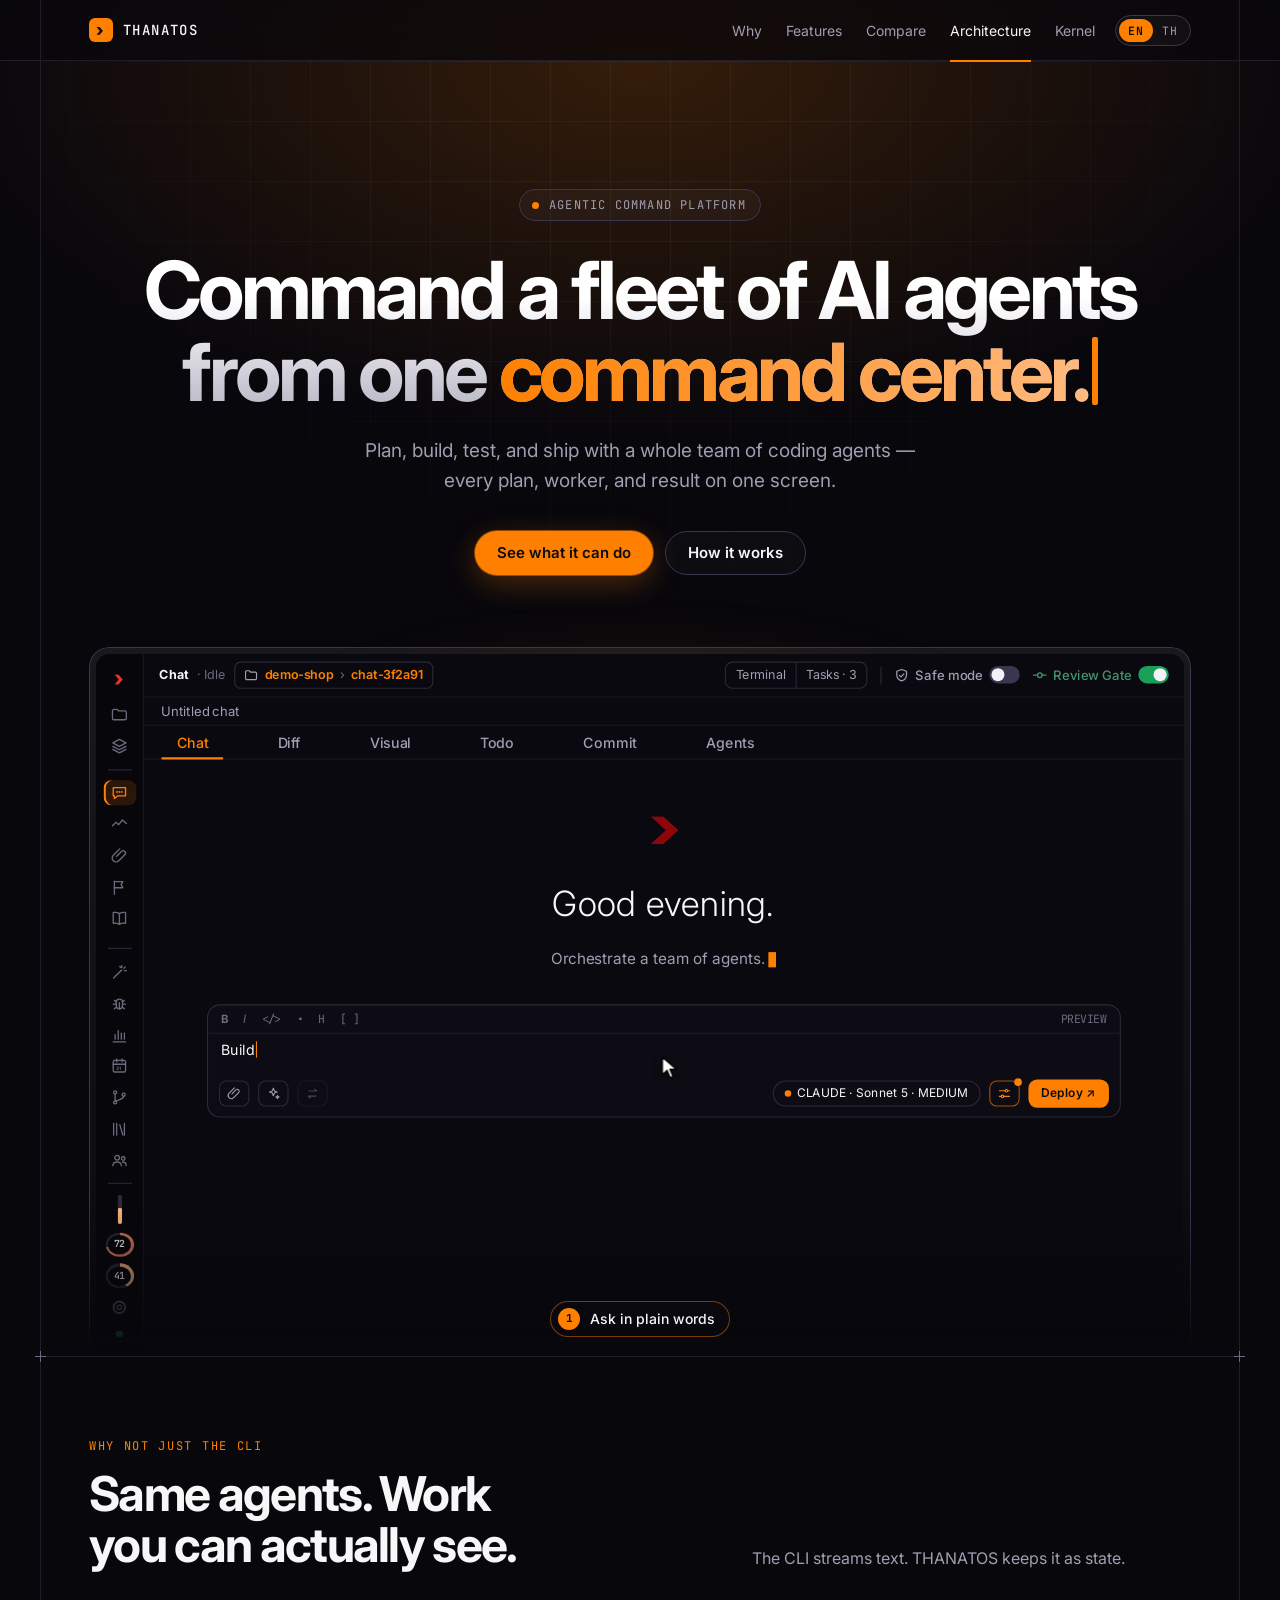
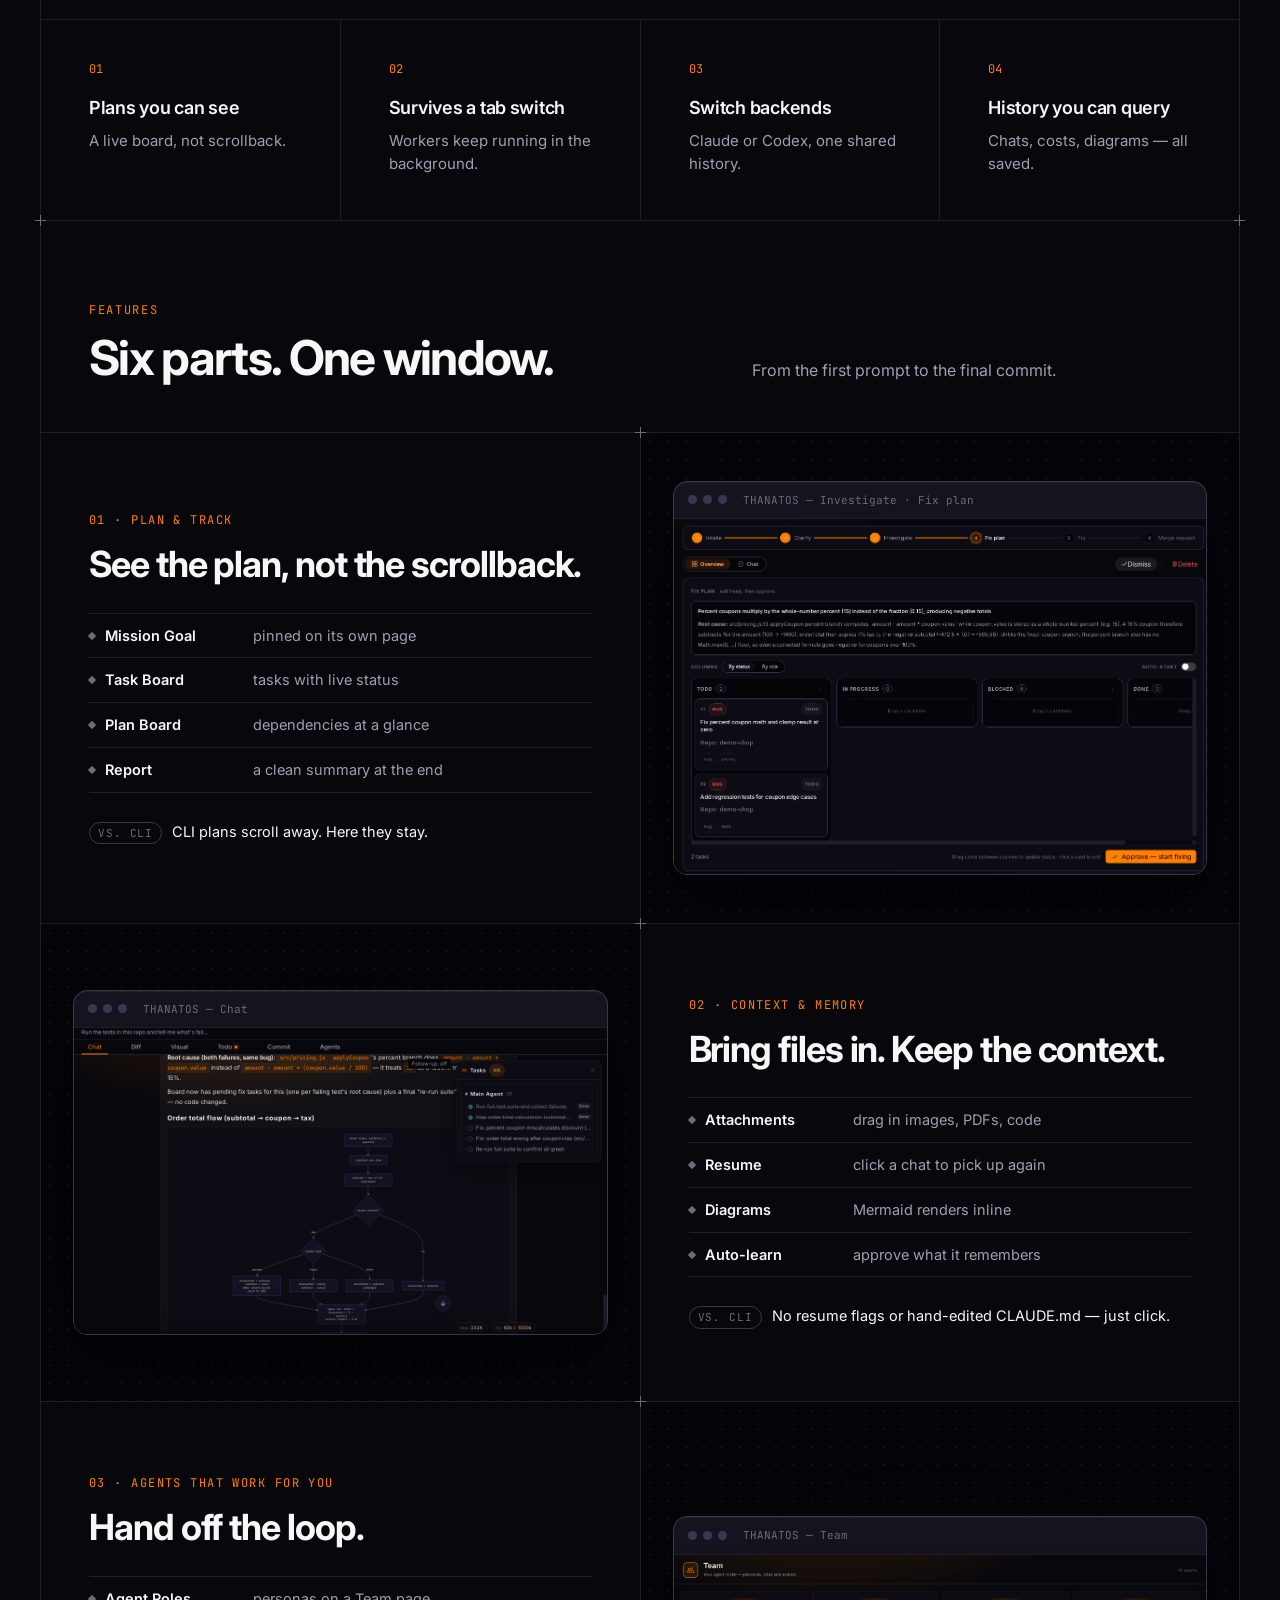
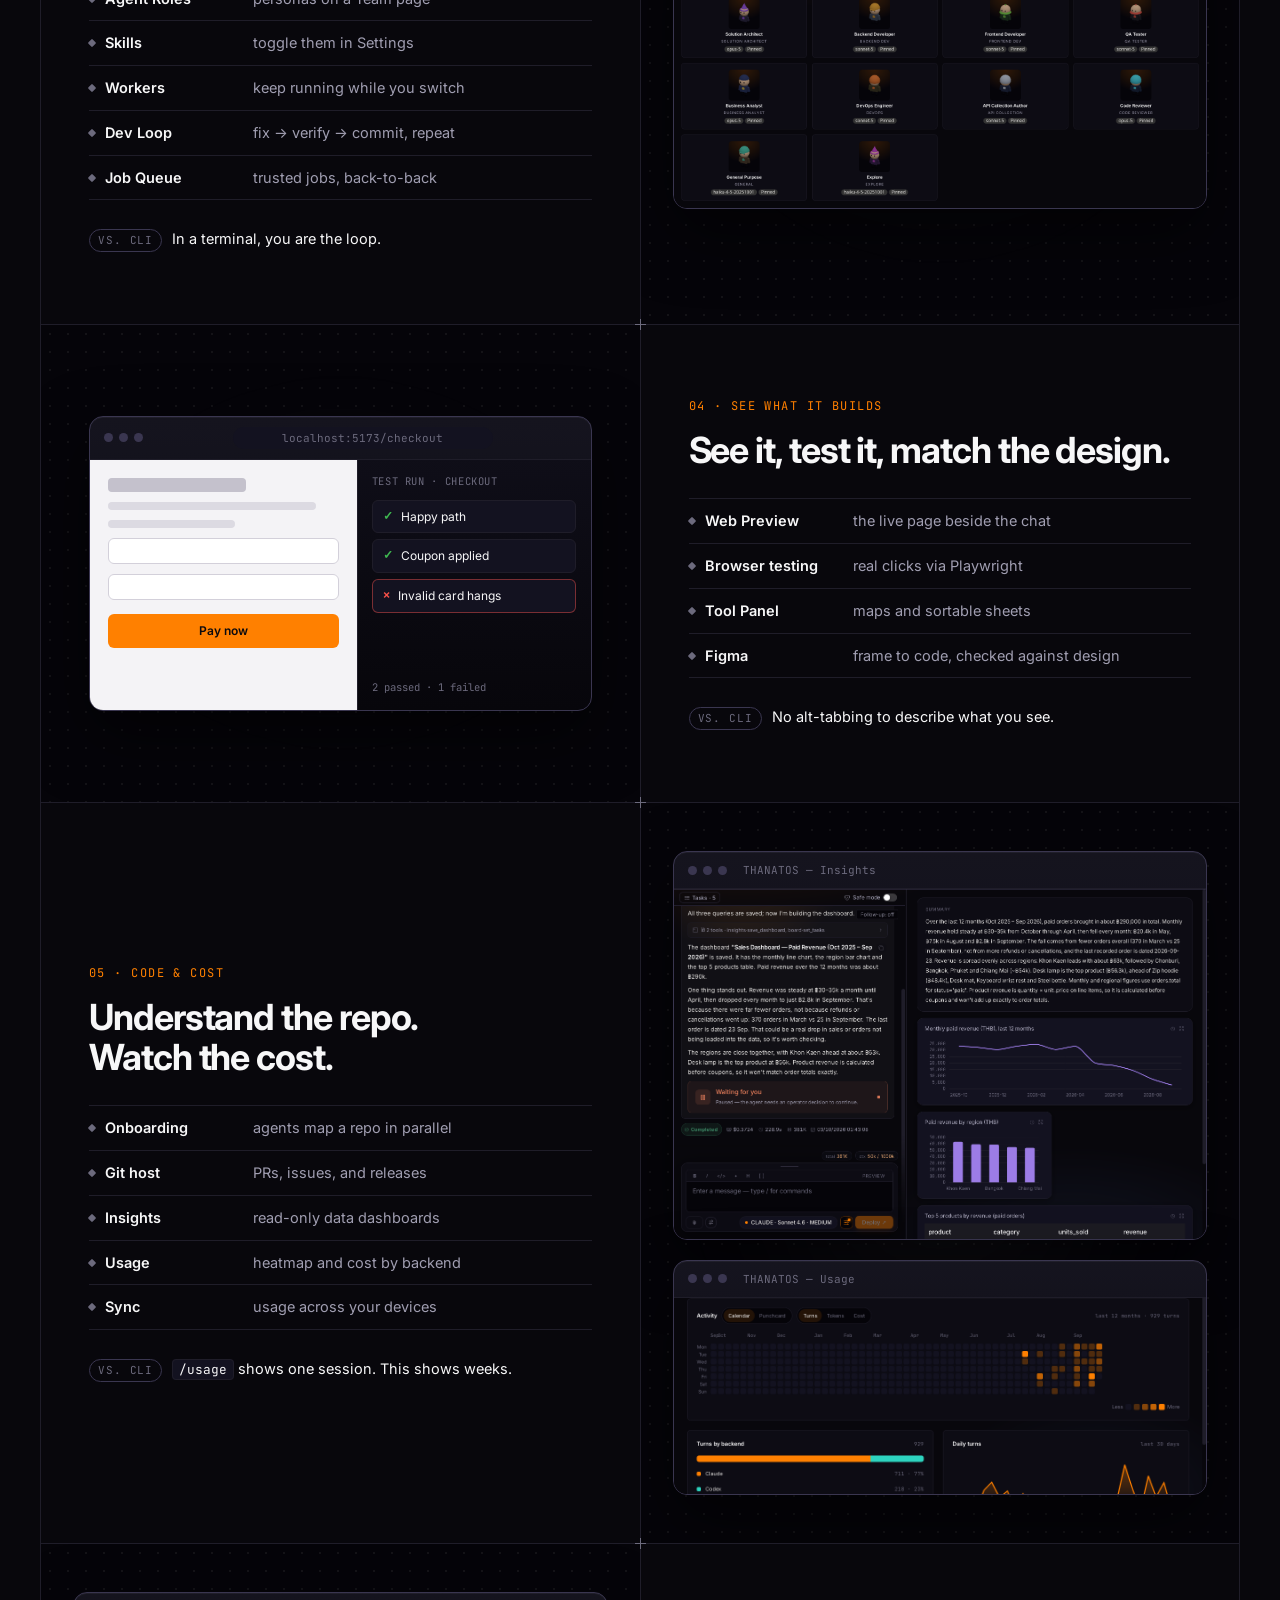
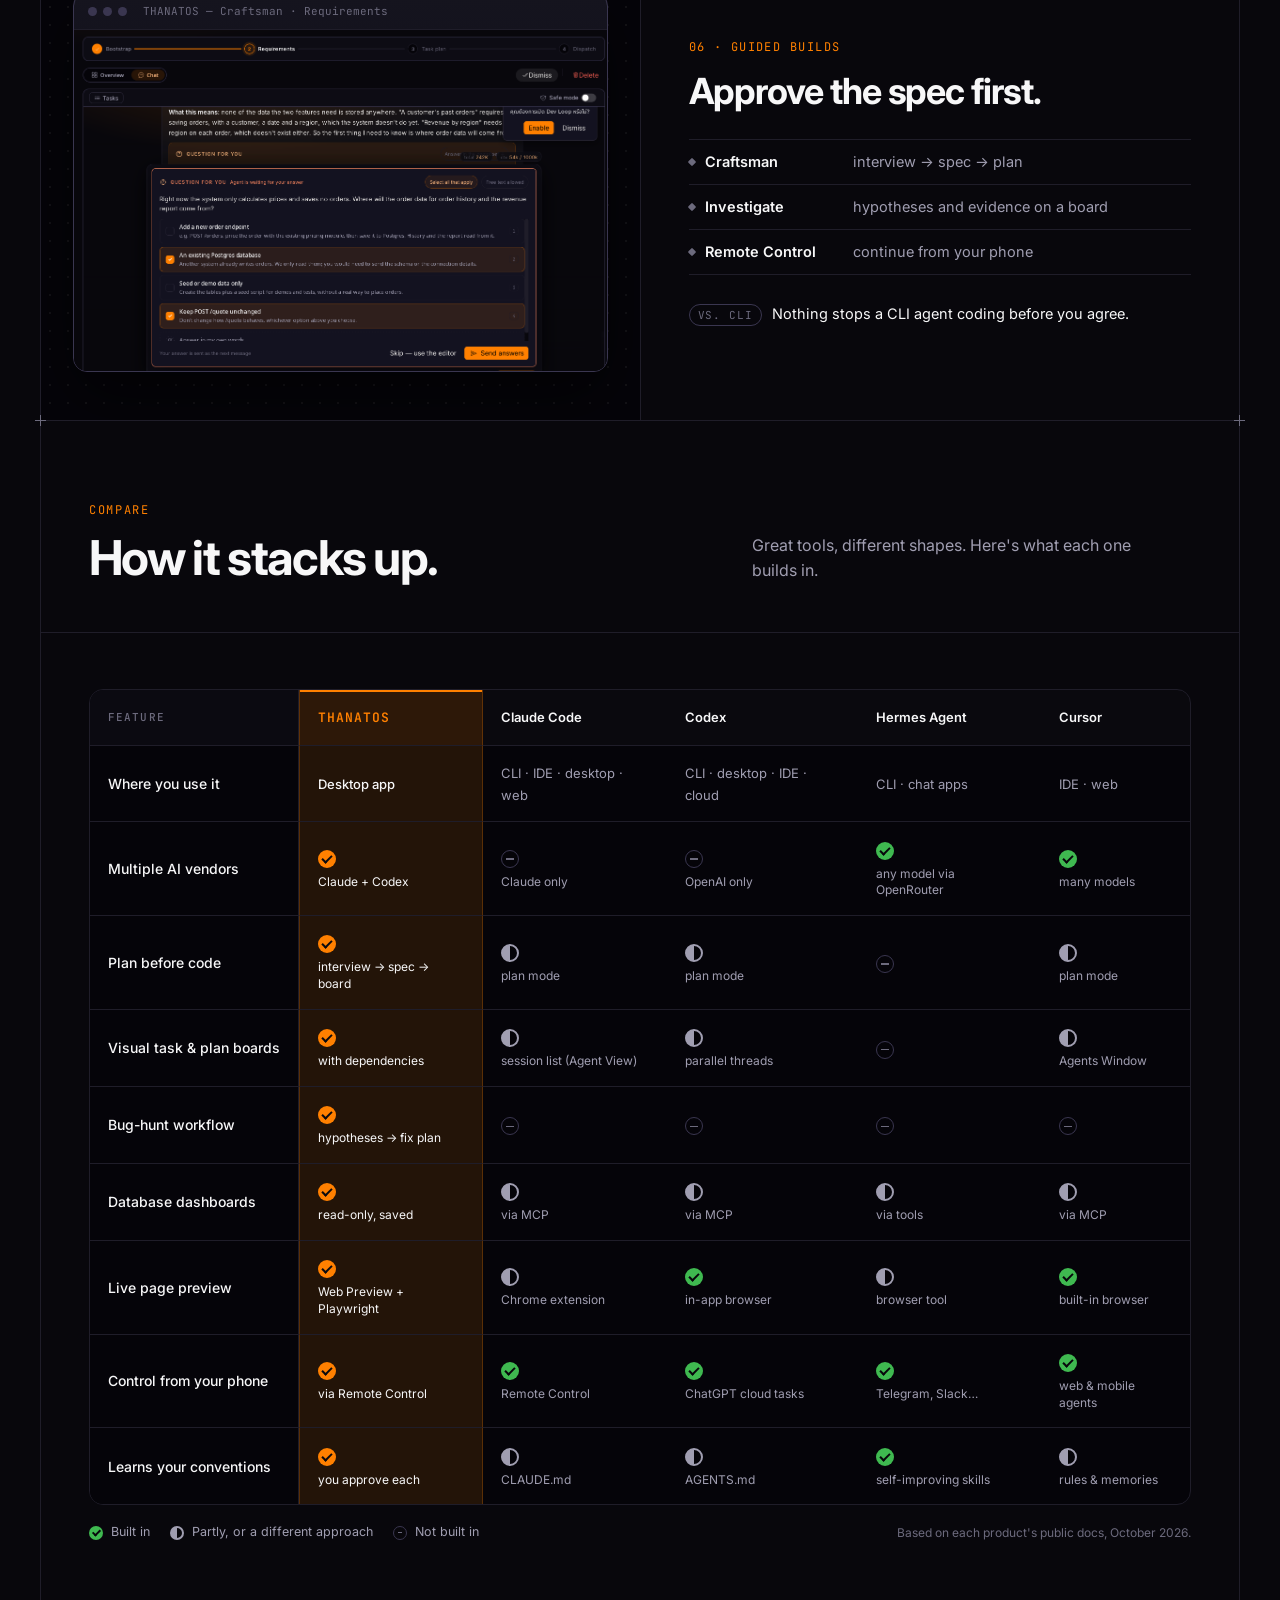
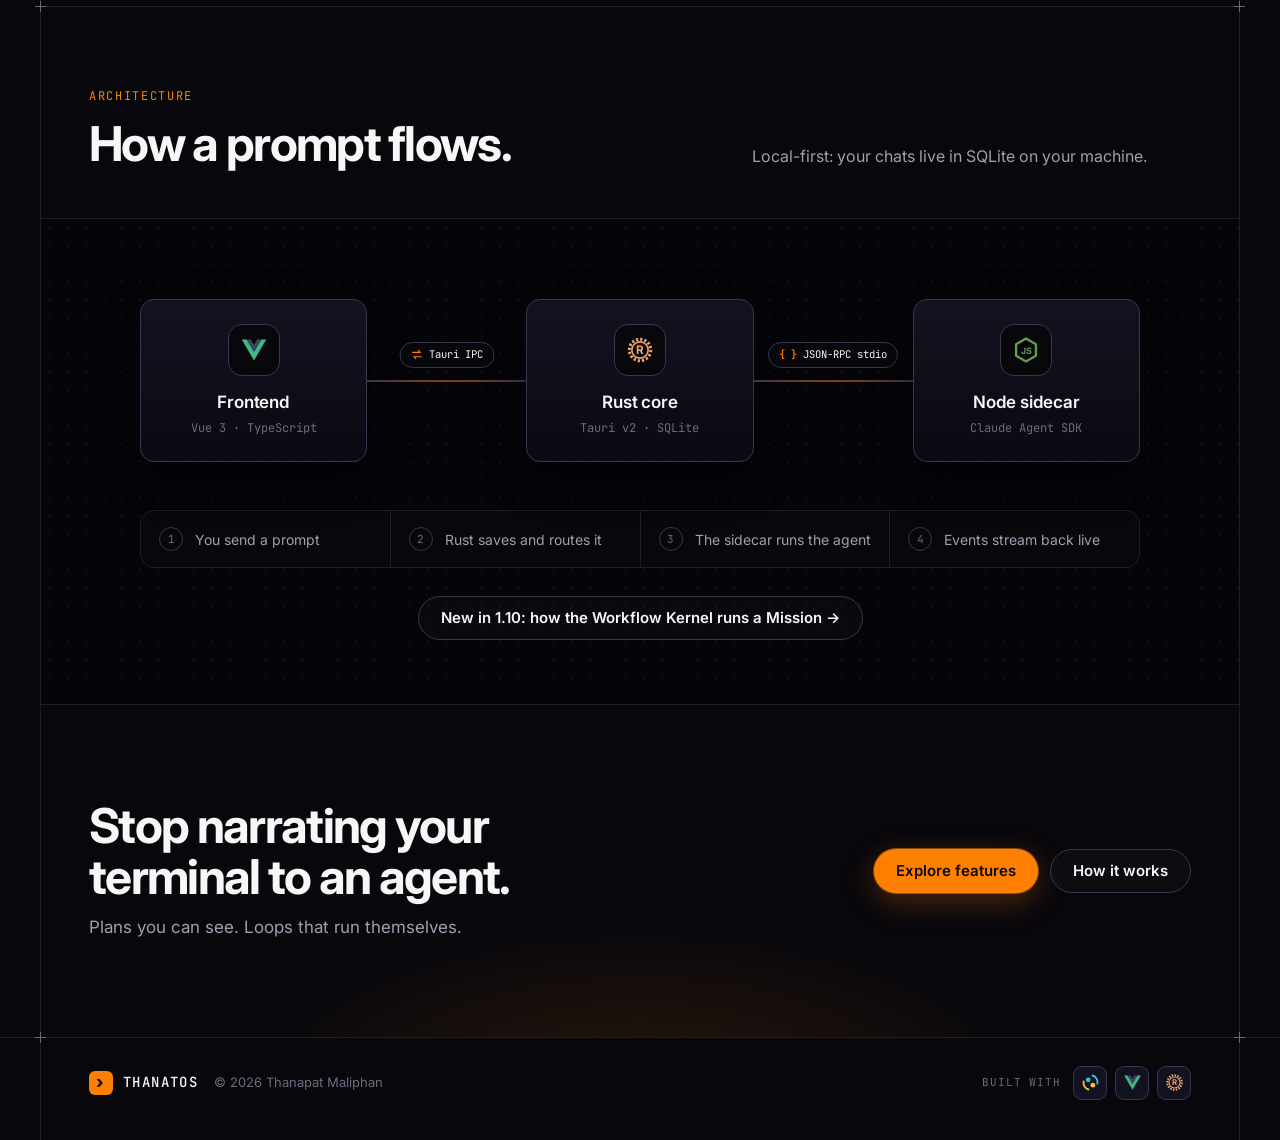
==== commit b5351065: "feat: publish THANATOS 1.10 Workflow Kernel" ====
--- a/index.html
+++ b/index.html
@@ -27,6 +27,7 @@
         <a href="#features" data-i18n="nav.features">Features</a>
         <a href="#compare" data-i18n="nav.compare">Compare</a>
         <a href="#architecture" data-i18n="nav.arch">Architecture</a>
+        <a href="kernel.html" data-i18n="nav.kernel">Kernel</a>
       </div>
       <div class="lang-switch" role="group" aria-label="Language" data-i18n-aria="lang.label">
         <button type="button" data-lang="en" aria-pressed="true">EN</button>
@@ -534,6 +535,7 @@
           <li class="reveal"><span class="step-num">3</span><span data-i18n="arch.s3">The sidecar runs the agent</span></li>
           <li class="reveal"><span class="step-num">4</span><span data-i18n="arch.s4">Events stream back live</span></li>
         </ol>
+        <p class="flow-more reveal"><a class="btn btn-ghost" href="kernel.html" data-i18n="arch.kernel">New in 1.10: how the Workflow Kernel runs a Mission →</a></p>
       </div>
     </section>
 
--- a/styles.css
+++ b/styles.css
@@ -920,6 +920,10 @@
   25%, 100% { background: transparent; border-color: var(--border-subtle); color: var(--text-faint); }
 }
 
+.flow-more { max-width: 1000px; margin: 28px auto 0; text-align: center; }
+/* A long label must wrap on a phone instead of widening the page. */
+.flow-more .btn { max-width: 100%; white-space: normal; text-align: center; line-height: 1.35; }
+
 /* ---------- CTA ---------- */
 .cta {
   display: grid;
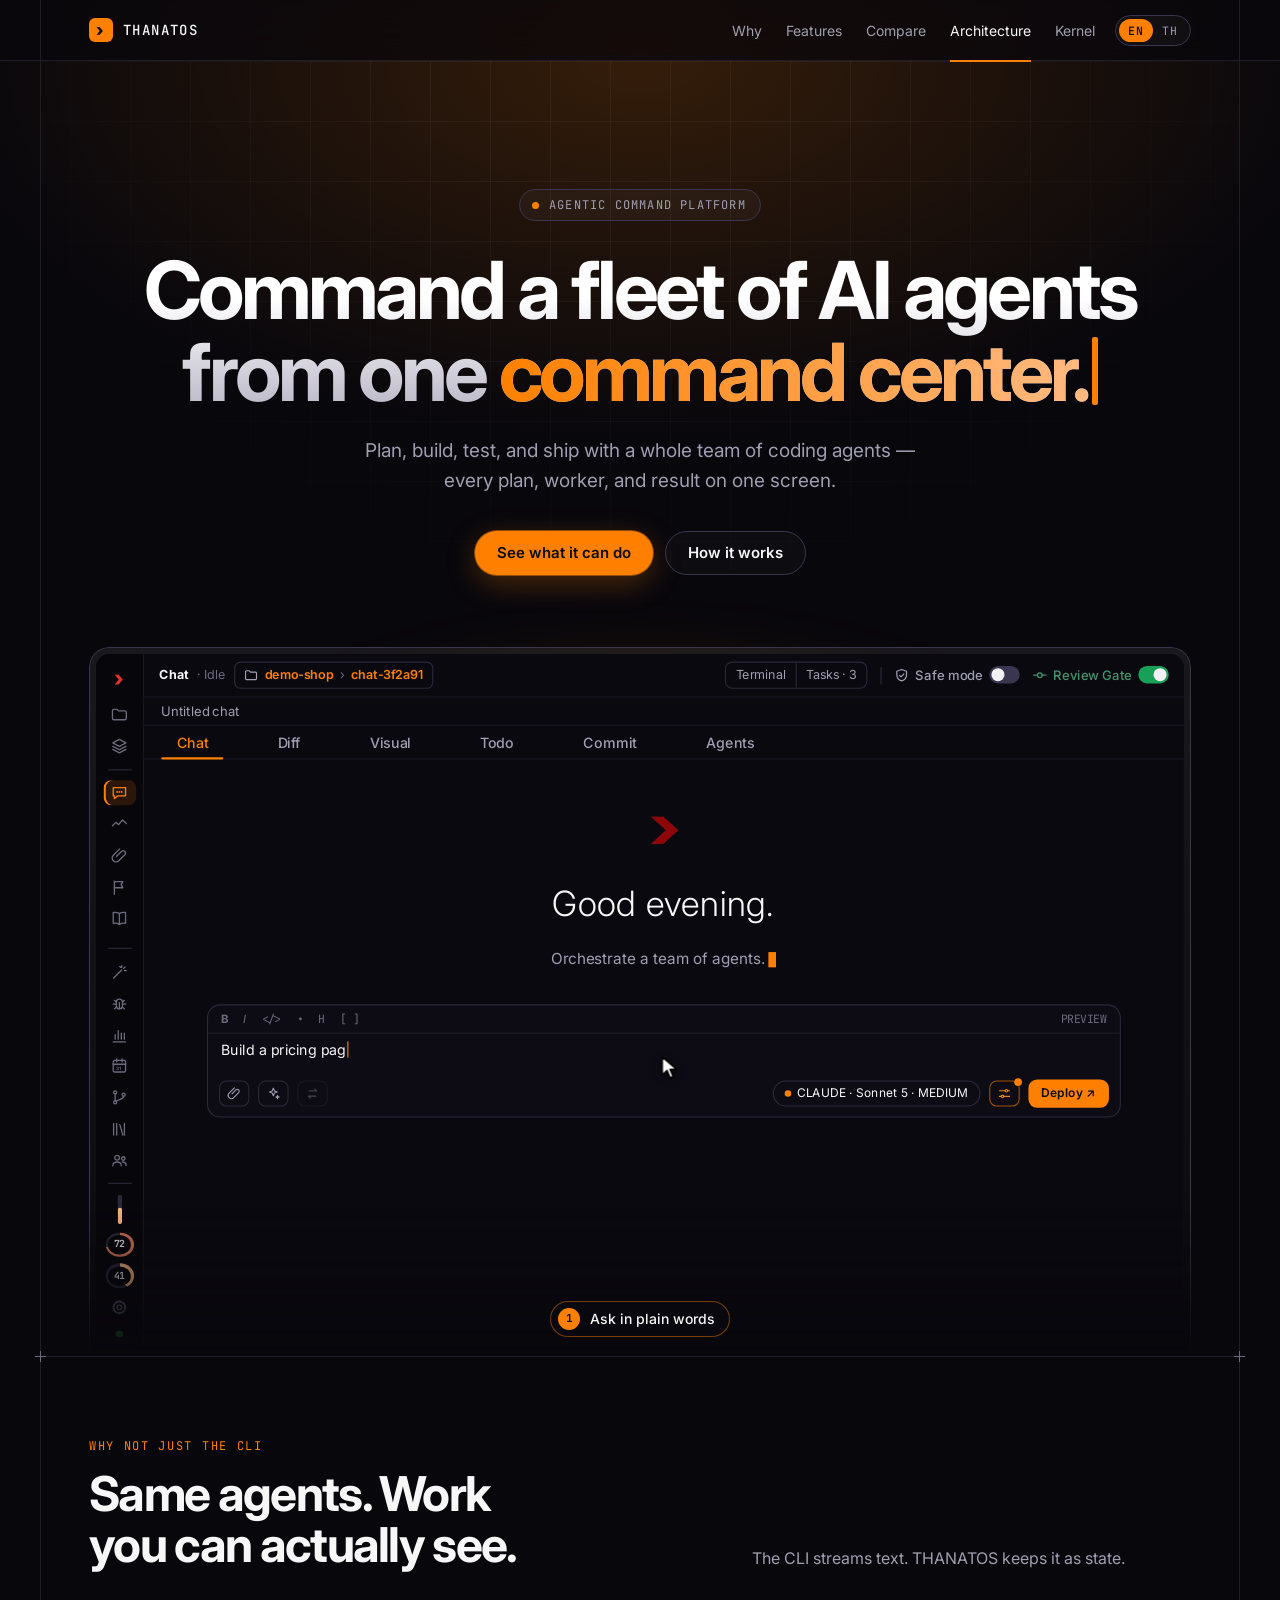
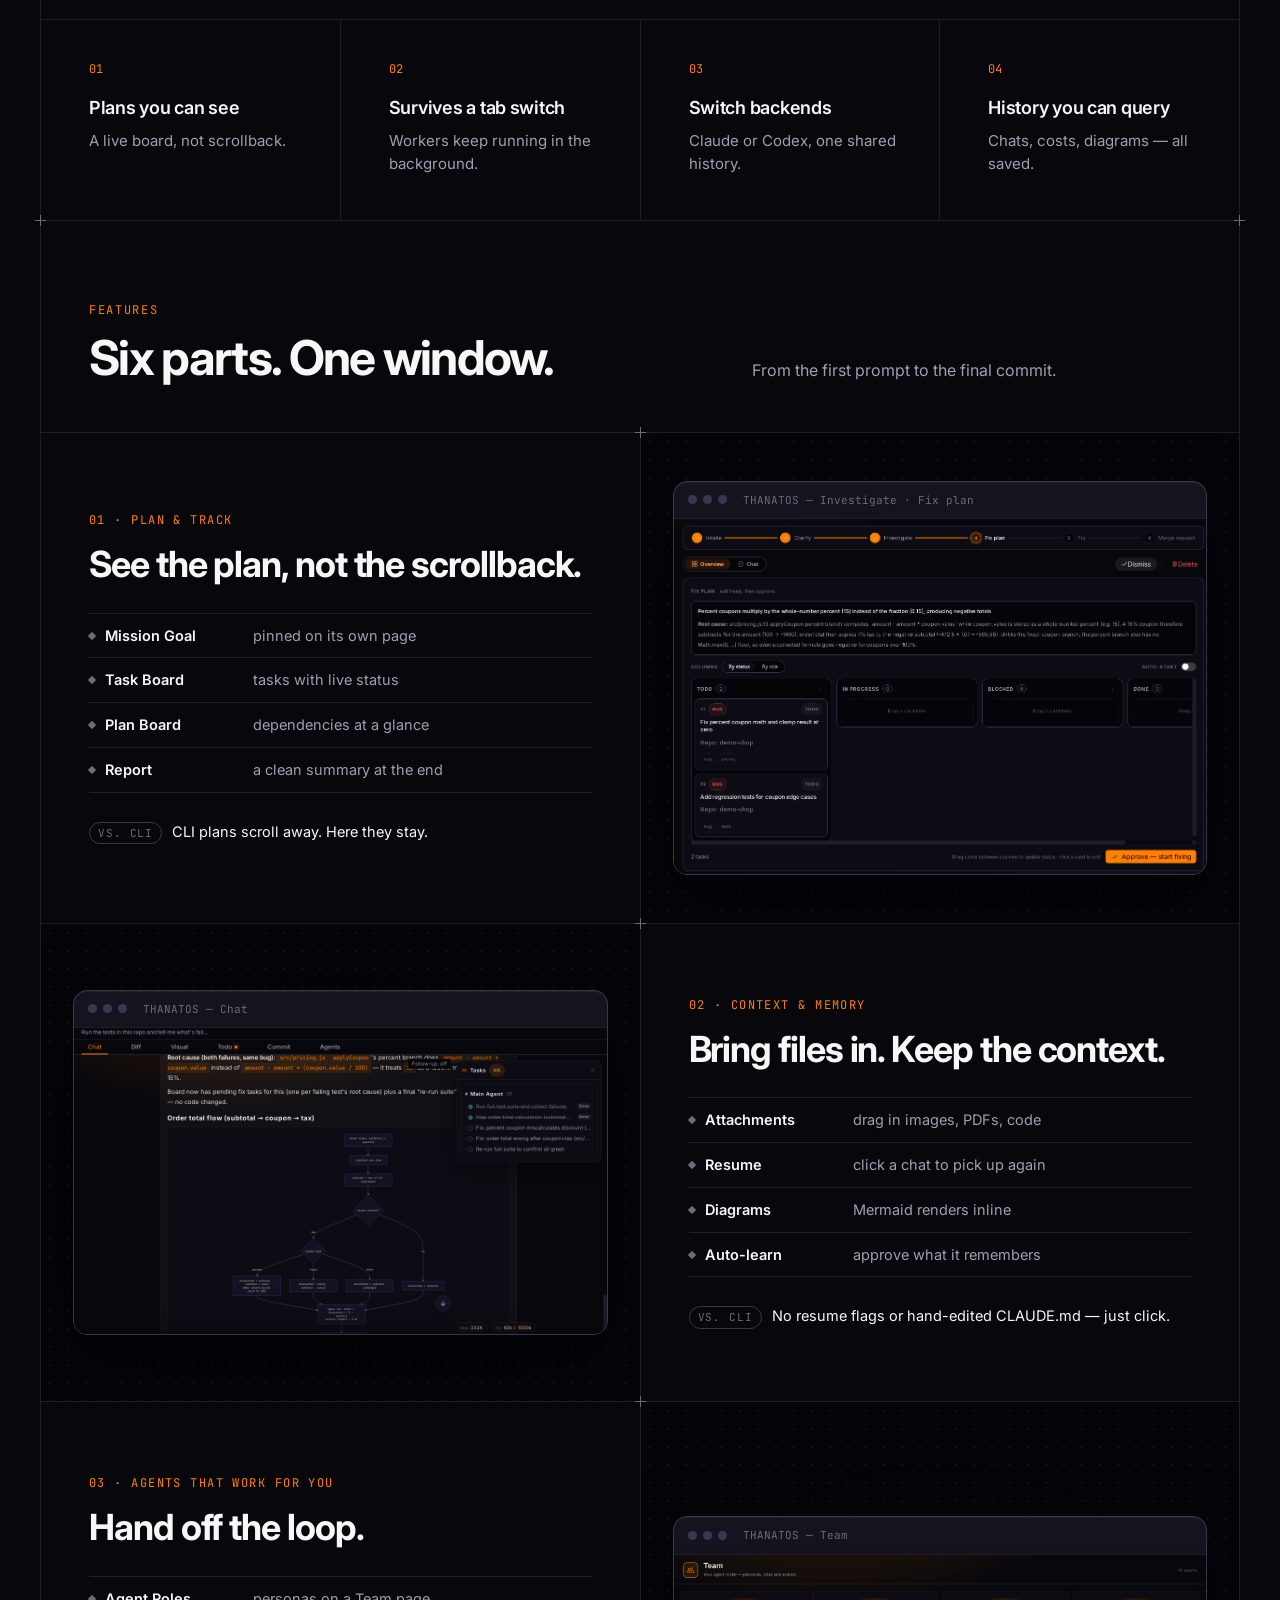
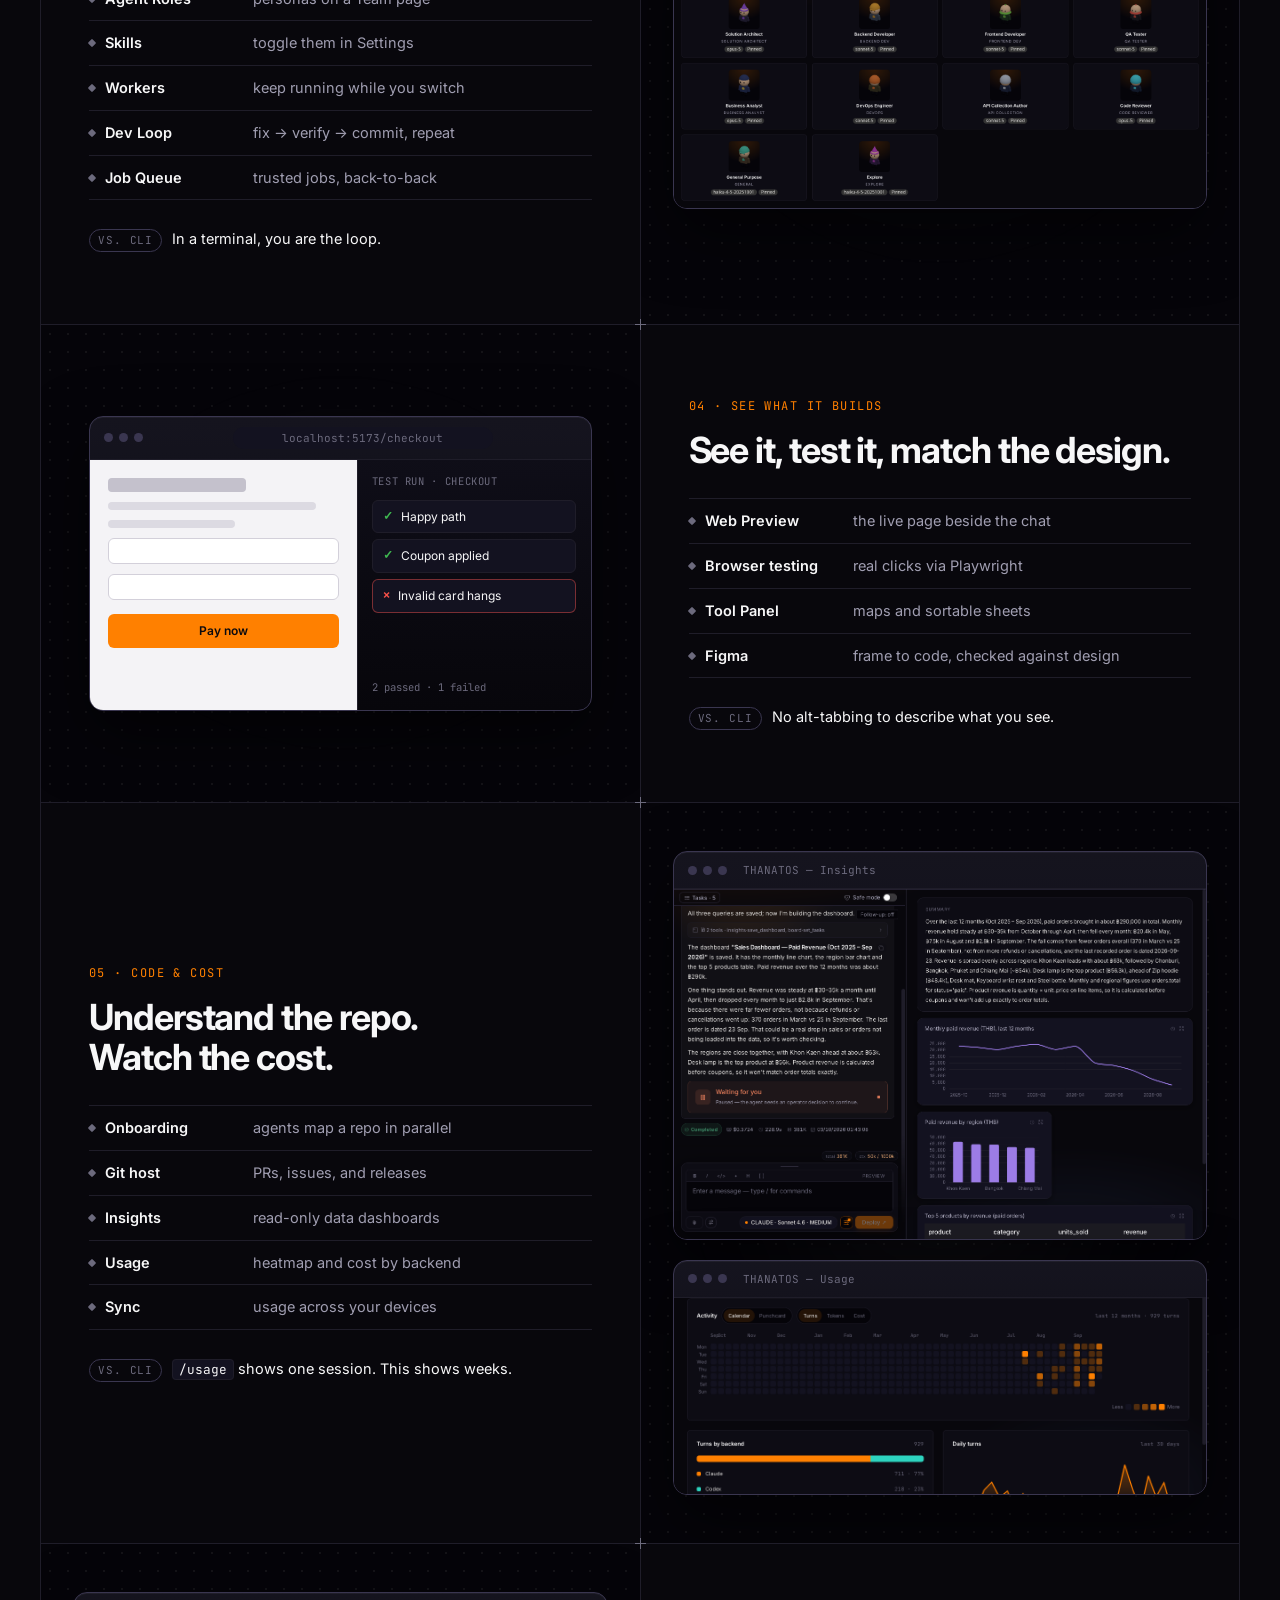
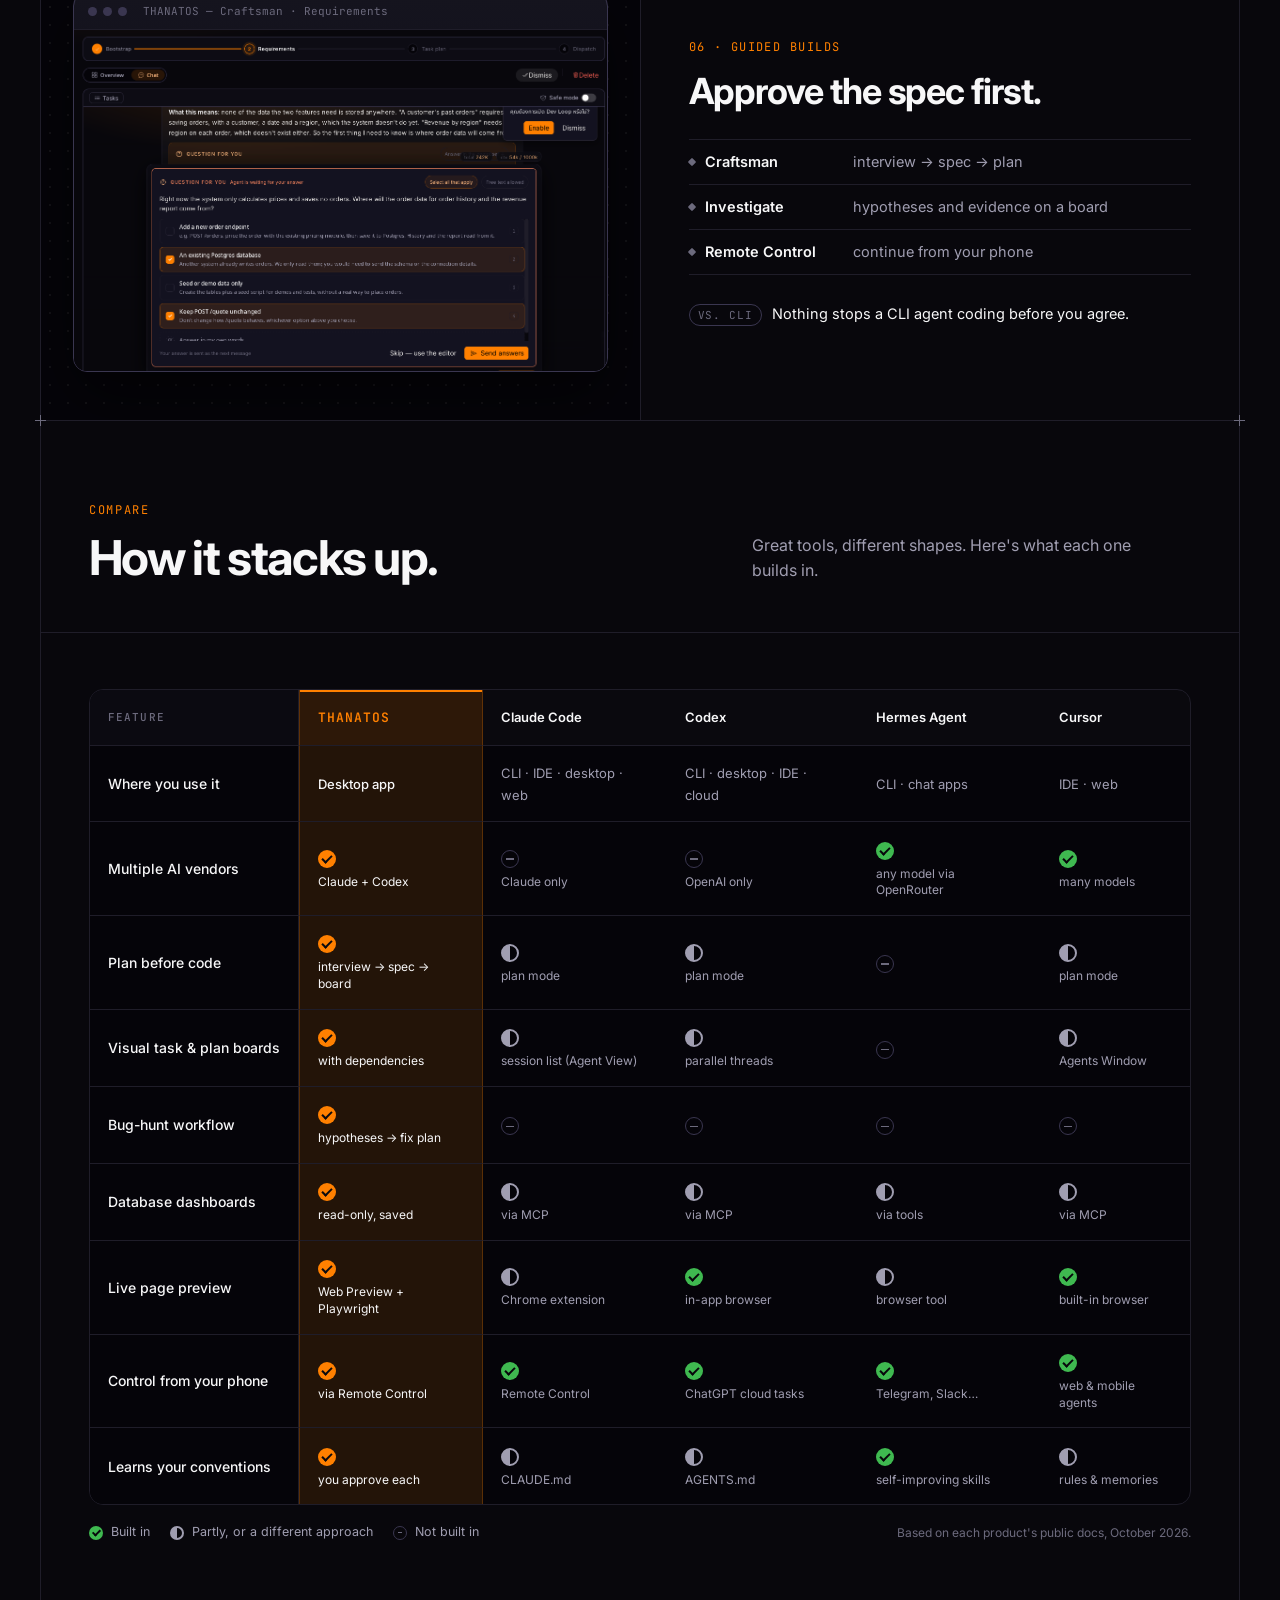
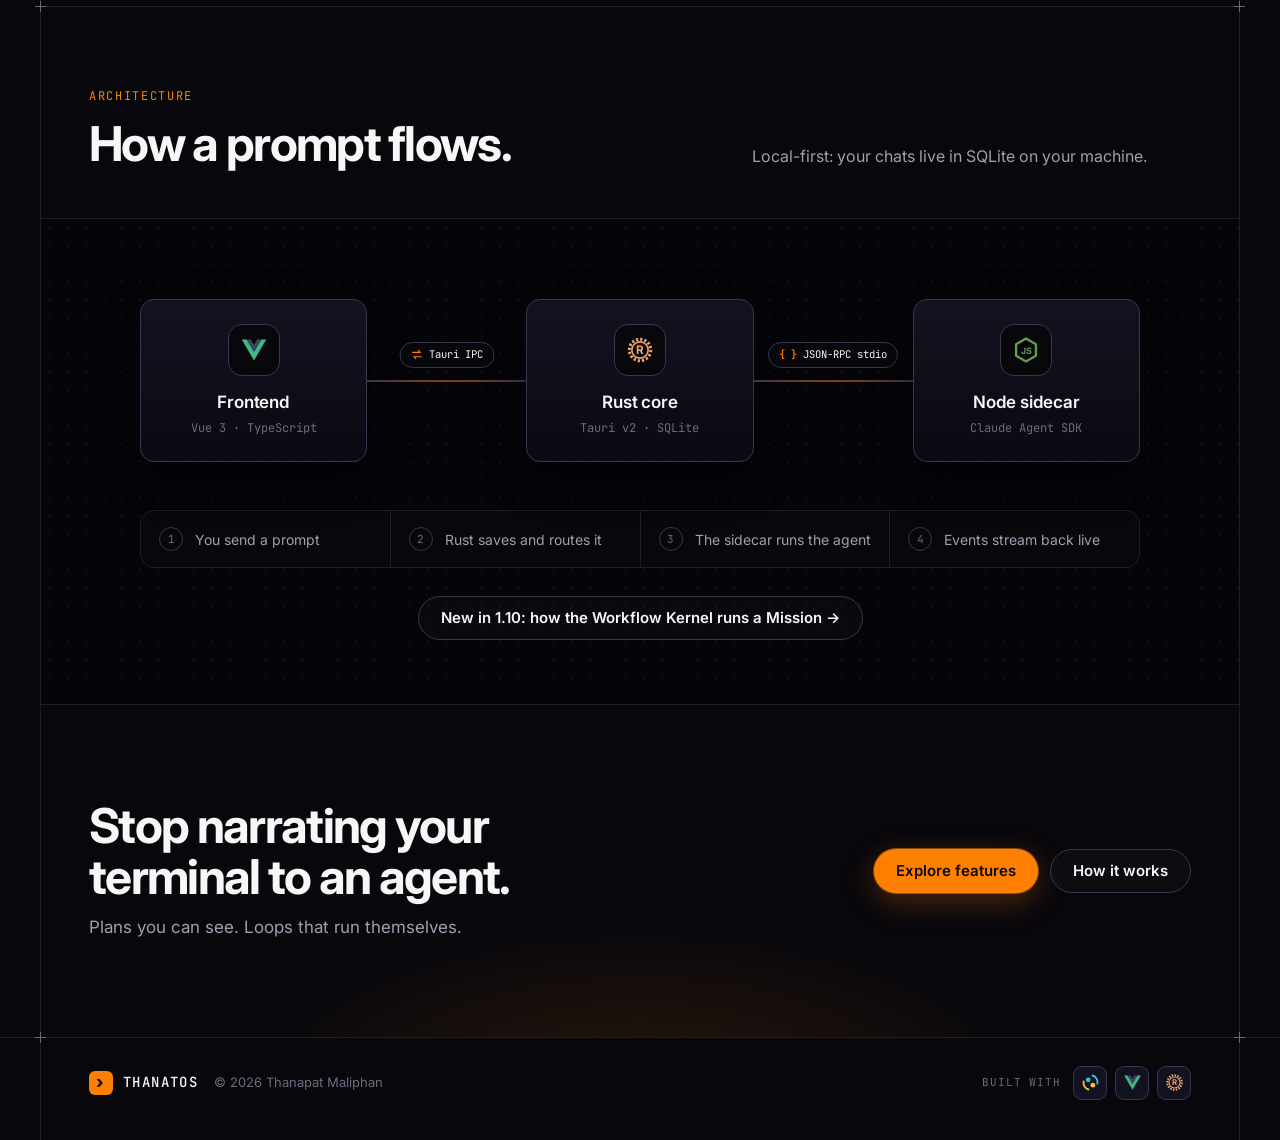
==== commit b6934ab8: "fix: restore mobile navigation" ====
--- a/index.html
+++ b/index.html
@@ -22,7 +22,10 @@
   <nav id="site-nav" aria-label="Primary">
     <div class="nav-inner">
       <a class="nav-logo" href="#hero"><span class="nav-mark" aria-hidden="true">›</span>THANATOS</a>
-      <div class="nav-links">
+      <button class="nav-toggle" type="button" aria-controls="primary-nav-links" aria-expanded="false" aria-label="Open navigation" data-i18n-aria="nav.menu">
+        <span aria-hidden="true"></span><span aria-hidden="true"></span><span aria-hidden="true"></span>
+      </button>
+      <div class="nav-links" id="primary-nav-links">
         <a href="#why-not-cli" data-i18n="nav.why">Why</a>
         <a href="#features" data-i18n="nav.features">Features</a>
         <a href="#compare" data-i18n="nav.compare">Compare</a>
--- a/styles.css
+++ b/styles.css
@@ -106,6 +106,27 @@
   transition: right var(--dur-hover) var(--ease-out-expo);
 }
 .nav-links a:hover::after, .nav-links a.nav-active::after { right: 0; }
+.nav-toggle {
+  display: none;
+  width: 38px;
+  height: 38px;
+  padding: 9px;
+  border: 1px solid var(--border-subtle);
+  border-radius: 9px;
+  background: rgb(255 255 255 / 0.03);
+  color: var(--text);
+  cursor: pointer;
+}
+.nav-toggle span {
+  display: block;
+  height: 1px;
+  margin-block: 4px;
+  background: currentColor;
+  transition: transform var(--dur-hover), opacity var(--dur-hover);
+}
+.nav-toggle[aria-expanded="true"] span:nth-child(1) { transform: translateY(5px) rotate(45deg); }
+.nav-toggle[aria-expanded="true"] span:nth-child(2) { opacity: 0; }
+.nav-toggle[aria-expanded="true"] span:nth-child(3) { transform: translateY(-5px) rotate(-45deg); }
 @media (max-width: 400px) {
   .nav-links { gap: 16px; font-size: 13px; }
 }
@@ -134,8 +155,27 @@
 .lang-switch button:hover { color: var(--text); }
 .lang-switch button[aria-pressed="true"] { background: var(--accent); color: var(--on-accent); font-weight: 600; }
 @media (max-width: 560px) {
-  .nav-links { display: none; }
-  .lang-switch { margin-left: auto; }
+  .nav-inner { position: relative; }
+  .nav-toggle { display: block; margin-left: auto; }
+  .nav-links {
+    display: none;
+    position: absolute;
+    top: 60px;
+    left: 0;
+    right: 0;
+    flex-direction: column;
+    align-items: stretch;
+    gap: 0;
+    padding: 8px var(--cell-pad) 12px;
+    border: 1px solid var(--border);
+    border-top: 0;
+    background: color-mix(in srgb, var(--bg) 96%, transparent);
+    backdrop-filter: blur(18px) saturate(140%);
+  }
+  .nav-links.nav-open { display: flex; }
+  .nav-links a { min-height: 44px; display: flex; align-items: center; }
+  .nav-links a::after { bottom: 4px; }
+  .lang-switch { margin-left: 8px; }
 }
 
 /* Thai: the tight Latin tracking and line-height crush Thai stacked vowels. */
